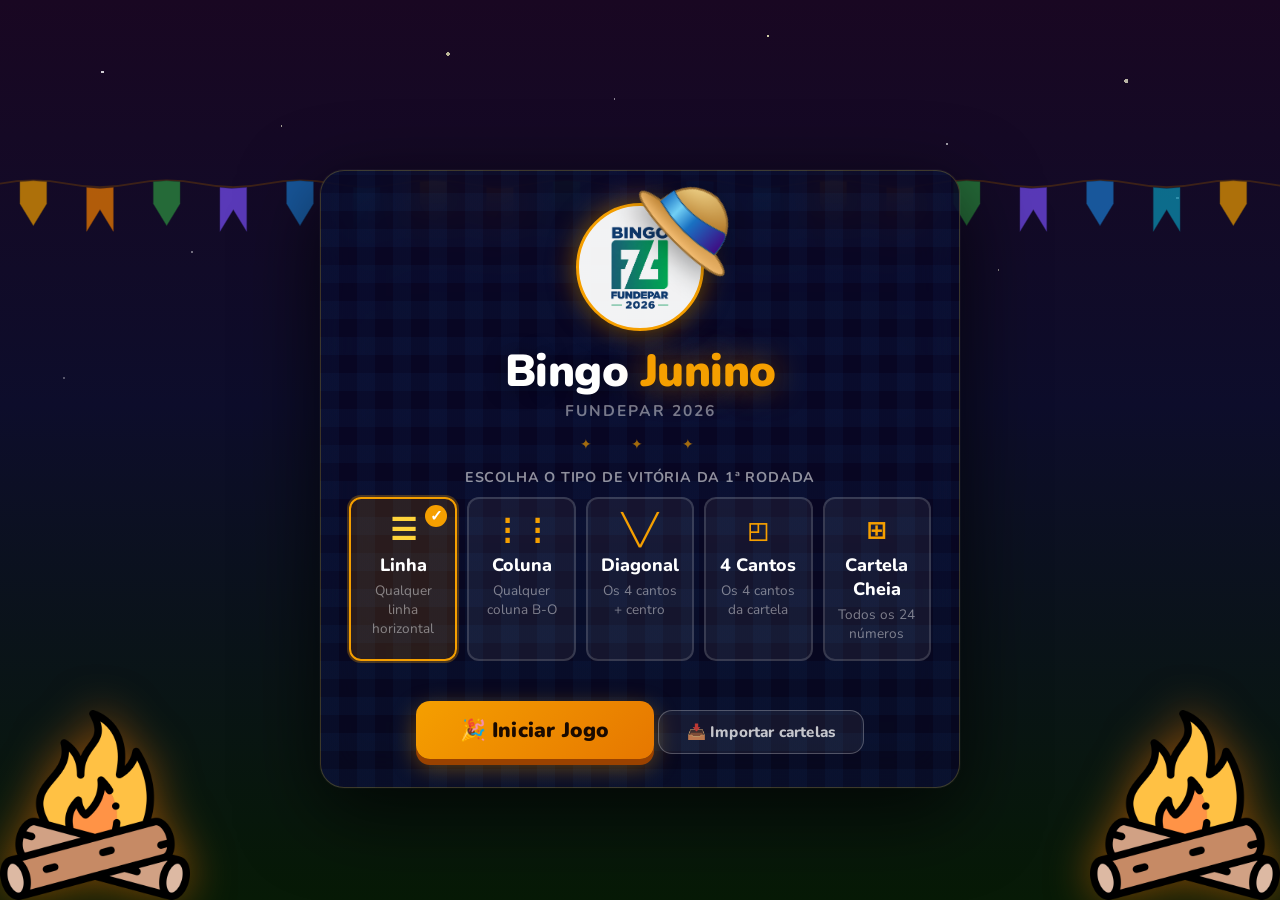
==== index.html @ 726e03c1 "style: adaptações de tamanho e melhorias gerais" ====
<!DOCTYPE html>
<html lang="pt-BR">
<head>
    <meta charset="UTF-8">
    <meta name="viewport" content="width=device-width, initial-scale=1.0">
    <title>Sorteador — Bingo Junino Fundepar</title>
    <link rel="preconnect" href="https://fonts.googleapis.com">
    <link rel="preconnect" href="https://fonts.gstatic.com" crossorigin>
    <link href="https://fonts.googleapis.com/css2?family=Nunito:wght@400;600;700;800;900&display=swap" rel="stylesheet">
    <link rel="stylesheet" href="css/theme.css">
    <link rel="stylesheet" href="css/sorteador.css">
</head>
<body>

    <!-- Tela de entrada -->
    <div id="startScreen" class="start-screen">
        <div class="bandeirinhas-container">
            <div class="bandeirinhas" aria-hidden="true"></div>
        </div>

        <img class="start-fogueira start-fogueira-l" src="assets/3153859.png" aria-hidden="true">
        <img class="start-fogueira start-fogueira-r" src="assets/3153859.png" aria-hidden="true">

        <div class="start-card">
            <div class="start-hat" aria-hidden="true">
                <svg xmlns="http://www.w3.org/2000/svg">
                    <ellipse cx="60" cy="60" rx="58" ry="11" fill="url(#grad3)" stroke="#9A6F32" stroke-width="2"/>
                    <path d="M22,52 Q26,14 60,10 Q94,14 98,52 Z" fill="url(#grad1)" stroke="#9A6F32" stroke-width="2"/>
                    <path d="M22,52 Q60,62 98,52" fill="none" stroke="#9A6F32" stroke-width="2" opacity="0.5"/>
                    <path d="M22,52 Q60,62 98,52 Q96,30 90,30 Q50,45 24,35" fill="url(#grad2)" stroke="#0D4F8A" stroke-width="1"/>
                    <defs>
                        <radialGradient id="grad1" cx="0" cy="0" r="100%" fx="0" fy="0">
                            <stop offset="0%" stop-color="#ffeba3"/>
                            <stop offset="100%" stop-color="#b57b2b"/>
                        </radialGradient>
                        <linearGradient id="grad2" x1="0%" x2="100%" y1="0%" y2="0%">
                            <stop offset="0%" stop-color="#1971C2" />
                            <stop offset="25%" stop-color="#71cff5" />
                            <stop offset="50%" stop-color="#1971C2" />
                            <stop offset="100%" stop-color="#400982" />
                        </linearGradient>
                        <radialGradient id="grad3" cx="60%" cy="5%" r="100%" fx="0" fy="0">
                            <stop offset="0%" stop-color="#b57b2b"/>
                            <stop offset="100%" stop-color="#fac47a"/>
                        </radialGradient>
                    </defs>
                </svg>
            </div>
            <div class="start-logo-ring">
                <img src="assets/logo_fundepar.png" alt="Logo Fundepar">
            </div>
            <h1 class="start-title">Bingo <span>Junino</span></h1>
            <p class="start-org">Fundepar 2026</p>
            <div class="start-sep">✦ &ensp; ✦ &ensp; ✦</div>
            <p class="start-choose">Escolha o tipo de vitória da 1ª rodada</p>
            <div class="win-type-grid">
                <div class="win-type-card selected" data-tipo="linha">
                    <div class="win-type-icon">☰</div>
                    <div class="win-type-name">Linha</div>
                    <div class="win-type-desc">Qualquer linha horizontal</div>
                </div>
                <div class="win-type-card" data-tipo="coluna">
                    <div class="win-type-icon">⋮⋮</div>
                    <div class="win-type-name">Coluna</div>
                    <div class="win-type-desc">Qualquer coluna B-O</div>
                </div>
                <div class="win-type-card" data-tipo="diagonal">
                    <div class="win-type-icon">╲╱</div>
                    <div class="win-type-name">Diagonal</div>
                    <div class="win-type-desc">Os 4 cantos + centro</div>
                </div>
                <div class="win-type-card" data-tipo="cantos">
                    <div class="win-type-icon">◰</div>
                    <div class="win-type-name">4 Cantos</div>
                    <div class="win-type-desc">Os 4 cantos da cartela</div>
                </div>
                <div class="win-type-card" data-tipo="completa">
                    <div class="win-type-icon">⊞</div>
                    <div class="win-type-name">Cartela Cheia</div>
                    <div class="win-type-desc">Todos os 24 números</div>
                </div>
            </div>
            <button id="startGameBtn" class="start-btn">🎉 Iniciar Jogo</button>
            <button id="startImportBtn" class="start-btn-secondary">📥 Importar cartelas</button>
            <input type="file" id="startImportFile" accept=".json" style="display:none;">
        </div>
    </div>

    <header>
        <nav class="site-nav">
            <a href="index.html" class="active">Sorteador</a>
            <a href="cartelas.html">Cartelas</a>
            <button id="settingsBtn" class="btn-icon" aria-label="Configurações" title="Configurações">⚙️</button>
        </nav>
        <div class="nav-stripe"></div>
    </header>

    <div class="bandeirinhas-container">
        <div class="bandeirinhas" aria-hidden="true"></div>
    </div>

    <!-- Bandeirinhas + Cabeçalho da página -->
    <div class="page-hero">
        <div class="page-header">
            <div class="logo-container">
                <img src="assets/logo_fundepar.png" alt="Logo FUNDEPAR">
            </div>
            <div>
                <h1 class="page-title">Bingo Junino</h1>
                <p class="page-subtitle">Fundepar 2026</p>
            </div>
        </div>
    </div>

    <main class="sorteador-main">
        <!-- Palco noturno: navegação + bola + sortear -->
        <div class="hero-stage">
            <img class="stage-fire fire-left" src="assets/3153859.png">
            <img class="stage-fire fire-right" src="assets/3153859.png">

            <div class="view-mode-banner" id="viewModeBanner" style="display:none;"></div>

            <div class="round-nav">
                <button class="btn btn-ghost btn-sm" id="prevRoundBtn" disabled>← Anterior</button>
                <span class="round-label" id="roundLabel">Rodada 1 de 10</span>
                <button class="btn btn-ghost btn-sm" id="nextRoundBtn" disabled>Próxima →</button>
            </div>

            <div style="text-align:center; margin: 4px 0 8px;">
                <button class="btn btn-warning btn-sm" id="returnBtn" style="display:none;">▶ Voltar à Rodada Atual</button>
            </div>

            <div style="text-align:center; margin: 1px 0 12px;">
                <span id="roundTipoBadge" class="round-tipo-badge">🏆 Diagonal</span>
            </div>

            <div class="round-premio-ticket" id="roundPremioTicket" style="display:none;">
                <span class="round-premio-ticket-icon">🎁</span>
                <span class="round-premio-ticket-text" id="roundPremioText"></span>
            </div>

            <div class="current-ball-wrapper">
                <div class="current-ball idle" id="currentBall">
                    <span class="ball-letter" id="ballLetter"></span>
                    <span class="ball-number" id="ballNumber">?</span>
                </div>
                <p class="ball-caption" id="ballCaption">Aguardando sorteio</p>
            </div>

            <div class="draw-section">
                <button class="btn-draw" id="drawBtn">🎲 Sortear</button>
            </div>

            <div class="controls-secondary">
                <button class="btn" id="verifyBtn">🏆 Verificar Vencedor</button>
                <button class="btn" id="undoBtn">↩ Desfazer</button>
            </div>
        </div>

        <!-- Tabuleiro -->
        <div class="bingo-board-wrapper">
            <div class="bingo-board" id="bingoBoard"></div>
        </div>

        <!-- Histórico -->
        <div class="history-panel card-panel">
            <p class="history-title">Pedras sorteadas — em ordem</p>
            <div class="history-list" id="historyList"></div>
        </div>

        <!-- Encerrar rodada -->
        <div class="end-round-section">
            <div class="end-round-actions">
                <button class="btn btn-danger" id="endRoundBtn">Encerrar Rodada 1 e Iniciar a Próxima ▶</button>
                <button class="btn btn-orange" id="tieBreakBtn">Desempate por Pedra Maior</button>
            </div>
            <button class="btn btn-secondary btn-sm" id="restartBtn" style="margin-top:10px;">🗑️ Reiniciar Evento do Zero</button>
        </div>

    </main>

    <!-- Painel flutuante: pódio de vencedores de todas as rodadas -->
    <div class="winners-float" id="winnersFloat">
        <button class="winners-float-header" id="winnersFloatToggle">
            <span>🏆 Pódio de Vencedores</span>
            <span class="winners-float-arrow" id="winnersFloatArrow">▾</span>
        </button>
        <div class="winners-float-body" id="winnersFloatBody">
            <div class="podium-list" id="winnersFloatList"></div>
        </div>
    </div>

    <!-- Modal: configurações -->
    <div class="modal" id="settingsModal">
        <div class="modal-box">
            <h2>⚙️ Configurações</h2>
            <p>Ajustes de exibição do sorteador</p>
            <label class="settings-toggle">
                <input type="checkbox" id="hideSortearToggle">
                <span>Ocultar botão "Sortear" (sorteio com equipamento físico)</span>
            </label>

            <div class="settings-section">
                <label for="premioInput">🎁 Prêmio da rodada <span id="premioRodadaLabel">1</span></label>
                <div class="settings-row">
                    <input type="text" id="premioInput" class="modal-input premio-input" placeholder="Ex: Caixa de paçoca" maxlength="60">
                    <button class="btn btn-primary btn-sm" id="premioSave">Salvar</button>
                </div>
            </div>

            <div class="settings-section">
                <label>💾 Backup dos dados</label>
                <p class="settings-hint">Exporte para levar os dados do evento para outro computador, ou importe um arquivo de backup.</p>
                <div class="settings-row">
                    <button class="btn btn-secondary btn-sm" id="exportBackupBtn">📤 Exportar dados</button>
                    <button class="btn btn-secondary btn-sm" id="importBackupBtn">📥 Importar dados</button>
                    <input type="file" id="importBackupFile" accept=".json" style="display:none;">
                </div>
                <p class="import-backup-error" id="importBackupError" style="display:none;"></p>
            </div>

            <div class="modal-actions">
                <button class="btn btn-primary" id="settingsClose">Fechar</button>
            </div>
        </div>
    </div>

    <!-- Modal: confirmação -->
    <div class="modal" id="confirmModal">
        <div class="modal-box">
            <h2 id="confirmTitle">Confirmar?</h2>
            <p id="confirmMessage"></p>
            <div class="modal-actions">
                <button class="btn btn-primary" id="confirmOk">Confirmar</button>
                <button class="btn btn-secondary" id="confirmCancel">Cancelar</button>
            </div>
        </div>
    </div>

    <!-- Modal: verificar vencedor -->
    <div class="modal" id="verifyModal">
        <div class="modal-box">
            <h2>🏆 Verificar Vencedor</h2>
            <p>Digite o número da cartela (1 a 500)</p>
            <input type="number" id="verifySerial" class="modal-input" min="1" max="500" placeholder="Ex: 42">
            <div class="modal-actions">
                <button class="btn btn-primary" id="verifyOk">Verificar</button>
                <button class="btn btn-secondary" id="verifyCancel">Cancelar</button>
            </div>
        </div>
    </div>

    <!-- Modal: resultado -->
    <div class="modal" id="resultModal">
        <div class="modal-box result-modal-box">
            <div class="result-icon" id="resultIcon"></div>
            <h2 id="resultTitle"></h2>
            <p id="resultMessage"></p>
            <div class="result-card-thumb" id="resultCardThumb" style="display:none;"></div>
            <div class="winner-name-box" id="winnerNameBox" style="display:none;">
                <input type="text" id="winnerNameInput" class="modal-input winner-name-input" placeholder="Nome do vencedor" maxlength="40">
                <button class="btn btn-primary btn-sm" id="winnerNameSave">Salvar</button>
            </div>
            <div class="winners-rank" id="winnersRank" style="display:none;">
                <div class="winners-rank-title">🏅 Vencedores da rodada</div>
                <div class="winners-rank-list" id="winnersRankList"></div>
            </div>
            <div class="modal-actions">
                <button class="btn btn-primary" id="resultClose">Fechar</button>
            </div>
        </div>
    </div>

    <!-- Modal: desempate por pedra maior -->
    <div class="modal" id="tieBreakModal">
        <div class="modal-box tie-break-modal-box">
            <div class="tie-break-header">
                <div class="tie-break-icon">🔥</div>
                <h2>Desempate por Pedra Maior</h2>
                <p>Sorteie uma pedra para cada finalista. A maior pedra vence o desempate.</p>
            </div>

            <div class="tie-break-content">
                <div class="tie-break-stage">
                    <div class="tie-break-callout">Clique no botão abaixo para iniciar o desempate</div>
                    <div class="current-ball idle" id="tieBreakBall">
                        <span class="ball-letter" id="tieBreakBallLetter"></span>
                        <span class="ball-number" id="tieBreakBallNumber">?</span>
                    </div>
                    <p class="ball-caption" id="tieBreakCaption">Aguardando desempate</p>
                    <div class="draw-section tie-break-draw-section">
                        <button class="btn-draw tie-break-draw-btn" id="tieBreakDrawBtn">CLIQUE AQUI PARA SORTEAR</button>
                    </div>
                    <div class="tie-break-summary" id="tieBreakSummary">Nenhuma pedra sorteada ainda.</div>
                </div>

                <div class="tie-break-camera">
                    <div class="tie-break-camera-toolbar">
                        <span class="tie-break-camera-title">Webcam</span>
                        <button class="tie-break-camera-toggle is-on" id="tieBreakCameraToggleBtn" type="button" aria-pressed="true">
                            <span class="tie-break-toggle-track" aria-hidden="true">
                                <span class="tie-break-toggle-thumb"></span>
                            </span>
                            <span class="tie-break-toggle-label">Ligada</span>
                        </button>
                    </div>
                    <div class="tie-break-camera-frame">
                        <video id="tieBreakWebcam" autoplay muted playsinline></video>
                        <div class="tie-break-camera-placeholder" id="tieBreakCameraPlaceholder">
                            Espelho da webcam
                        </div>
                    </div>
                    <p class="tie-break-camera-status" id="tieBreakCameraStatus">A webcam será ativada ao abrir o desempate.</p>
                </div>
            </div>

            <div class="history-panel tie-break-history">
                <p class="history-title">Pedras do desempate — maior vence</p>
                <div class="history-list" id="tieBreakHistory"></div>
            </div>

            <div class="modal-actions">
                <button class="btn btn-secondary" id="tieBreakResetBtn">Limpar Desempate</button>
                <button class="btn btn-primary" id="tieBreakCloseBtn">Fechar</button>
            </div>
        </div>
    </div>

    <!-- Modal: criar nova rodada -->
    <div class="modal" id="createRoundModal">
        <div class="modal-box create-round-modal-box">
            <div class="create-round-header">
                <div class="create-round-icon">🎪</div>
                <h2>Criar Rodada <span id="createRoundNumber">2</span></h2>
                <p>Escolha como os jogadores vão ganhar nesta rodada</p>
            </div>

            <div class="win-type-grid">
                <div class="win-type-card" data-tipo="linha">
                    <div class="win-type-icon">☰</div>
                    <div class="win-type-name">Linha</div>
                    <div class="win-type-desc">Qualquer linha horizontal completa</div>
                </div>
                <div class="win-type-card" data-tipo="coluna">
                    <div class="win-type-icon">⋮⋮</div>
                    <div class="win-type-name">Coluna</div>
                    <div class="win-type-desc">Qualquer coluna B, I, N, G ou O completa</div>
                </div>
                <div class="win-type-card" data-tipo="diagonal">
                    <div class="win-type-icon">╲╱</div>
                    <div class="win-type-name">Diagonal</div>
                    <div class="win-type-desc">Os 4 cantos + centro formam uma diagonal</div>
                </div>
                <div class="win-type-card" data-tipo="cantos">
                    <div class="win-type-icon">◰</div>
                    <div class="win-type-name">4 Cantos</div>
                    <div class="win-type-desc">Os 4 cantos da cartela sorteados</div>
                </div>
                <div class="win-type-card" data-tipo="completa">
                    <div class="win-type-icon">⊞</div>
                    <div class="win-type-name">Cartela Cheia</div>
                    <div class="win-type-desc">Todos os 24 números da cartela sorteados</div>
                </div>
            </div>

            <div class="modal-actions">
                <button class="btn btn-primary" id="createRoundConfirm">🚀 Iniciar Rodada</button>
                <button class="btn btn-secondary" id="createRoundCancel">Cancelar</button>
            </div>
        </div>
    </div>

    <script src="js/bingo-core.js"></script>
    <script src="js/backup.js"></script>
    <script src="js/sorteador.js"></script>
</body>
</html>
---- css/theme.css ----
@import url('https://fonts.googleapis.com/css2?family=Nunito:wght@400;500;600;700;800;900&display=swap');

:root {
    --cor-B: #0a8cad;
    --cor-I: #e67700;
    --cor-N: #2B8A3E;
    --cor-G: #aa64ff;
    --cor-O: #1971C2;

    --primario:     #543fDB;
    --primario-dark:#264580;
    --secundario:      #0e4734;
    --secundario-claro:#2ec9b4;
    --verde:        #2bc50c;
    --verde-claro:  #b3f8bc;

    --bg:           #FFFBF5;
    --bg-card:      #FFFFFF;
    --texto:        #1A1A1A;
    --texto-suave:  #6B7280;
    --borda:        #E5E7EB;
    --borda-suave:  #F3F4F6;
}

*, *::before, *::after { box-sizing: border-box; margin: 0; padding: 0; }

body {
    font-family: 'Nunito', sans-serif;
    background:
        repeating-linear-gradient(0deg,  rgba(25,113,194,0.04) 0 22px, transparent 22px 44px),
        repeating-linear-gradient(90deg, rgba(25,113,194,0.04) 0 22px, transparent 22px 44px),
        var(--bg);
    color: var(--texto);
    min-height: 100vh;
    -webkit-font-smoothing: antialiased;
}

@media print {
    body { background: #fff; }
}

/* ── Nav ──────────────────────────────────────── */

.site-nav {
    background: var(--primario-dark);
    display: flex;
    justify-content: center;
    align-items: center;
    gap: 4px;
    height: 54px;
    padding: 0 24px;
}

.site-nav a {
    color: rgba(255,255,255,0.65);
    text-decoration: none;
    font-size: 1.06rem;
    font-weight: 700;
    padding: 6px 18px;
    border-radius: 6px;
    transition: all 0.15s;
    letter-spacing: 0.3px;
}

.site-nav a:hover  { color: #fff; background: rgba(255,255,255,0.12); }
.site-nav a.active { color: #fff; background: rgba(255,255,255,0.18); }

/* Faixinha tricolor abaixo do nav */
.nav-stripe {
    height: 5px;
    background: linear-gradient(90deg,
        var(--cor-B) 0% 33.3%,
        var(--secundario) 33.3% 66.6%,
        var(--cor-N) 66.6% 100%
    );
}

/* ── Bandeirinhas + hero ──────────────────────── */

.page-hero {
    overflow: hidden;
    z-index: 2;
}

.bandeirinhas-container {
    display: flex;
    align-items: top;
    justify-content: center;
    z-index: 0;
    padding-top: 2px;
}

.bandeirinhas {
    display: block;
    width: 100%;
    height: 92px;
    margin-bottom: -4px;
    background-image: url("data:image/svg+xml,%3Csvg xmlns='http://www.w3.org/2000/svg' viewBox='0 0 420 62'%3E%3Cpath d='M0,16 Q35,9 70,16 Q105,23 140,16 Q175,9 210,16 Q245,23 280,16 Q315,9 350,16 Q385,23 420,16' stroke='%234A2912' stroke-width='1.8' fill='none'/%3E%3Cpolygon points='21,14 35,13 49,14 49,37 35,60 21,37' fill='%23E09200' stroke='%239A6400' stroke-width='0.5'/%3E%3Cpolygon points='91,20 105,21 119,20 119,66 105,43 91,66' fill='%23E67700' stroke='%23A04D00' stroke-width='0.5'/%3E%3Cpolygon points='161,14 175,13 189,14 189,37 175,60 161,37' fill='%232B8A3E' stroke='%231A5C29' stroke-width='0.5'/%3E%3Cpolygon points='231,20 243,21 259,20 259,66 245,43 231,66' fill='%237048E8' stroke='%234C32A8' stroke-width='0.5'/%3E%3Cpolygon points='301,14 315,13 329,14 329,37 315,60 301,37' fill='%231971C2' stroke='%230D4F8A' stroke-width='0.5'/%3E%3Cpolygon points='371,20 385,21 399,20 399,66 385,43 371,66' fill='%230a8cad' stroke='%2306647d' stroke-width='0.5'/%3E%3C/svg%3E");
    background-repeat: repeat-x;
    background-position: bottom left;
    background-size: 400px 128px;
    position: absolute;
    z-index: 0;
    opacity: 75%;
}

/* ── Page header ──────────────────────────────── */

.page-header {
    display: flex;
    align-items: center;
    justify-content: center;
    gap: 14px;
    padding: 16px 24px 20px;
    z-index: 2;
}

.logo-container {
    width: 128px;
    height: 128px;
    display: flex;
    align-items: center;
    justify-content: center;
    flex-shrink: 0;
    z-index: 2;
}

.logo-container img {
    max-width: 100%;
    max-height: 100%;
    object-fit: contain;
}

.page-title {
    font-size: 3.2rem;
    font-weight: 900;
    color: var(--primario-dark);
    letter-spacing: -0.3px;
    line-height: 1.1;
    z-index: 4;
}

.page-subtitle {
    font-size: 1.6rem;
    font-weight: 600;
    color: var(--texto-suave);
    letter-spacing: 0.5px;
    z-index: 2;
}

@media (max-width: 560px) {
    .bandeirinhas { height: 60px; background-size: 204px 60px; }
    .page-header { padding: 10px 16px 14px; gap: 10px; }
    .logo-container { width: 130px; height: 130px; }
    .page-title { font-size: 2.4rem; }
    .page-subtitle { font-size: 1.25rem; }
}

/* ── Buttons ──────────────────────────────────── */

.btn {
    display: inline-flex;
    align-items: center;
    justify-content: center;
    gap: 6px;
    font-family: 'Nunito', sans-serif;
    font-weight: 800;
    font-size: 1.06rem;
    border: none;
    padding: 10px 20px;
    border-radius: 10px;
    cursor: pointer;
    transition: transform 0.12s, box-shadow 0.12s, filter 0.12s;
    white-space: nowrap;
    line-height: 1;
}

.btn:hover   { transform: translateY(-2px); box-shadow: 0 6px 20px rgba(0,0,0,0.18); filter: brightness(1.06); }
.btn:active  { transform: translateY(0);    box-shadow: none; filter: brightness(0.94); }
.btn:disabled { opacity: 0.35; cursor: not-allowed; transform: none !important; box-shadow: none !important; filter: none !important; }

.btn-primary   { background: var(--verde);         color: #fff; }
.btn-danger    { background: var(--primario);       color: #fff; }
.btn-warning   { background: var(--secundario);        color: var(--primario-dark); }
.btn-secondary { background: var(--borda-suave);   color: var(--texto); border: 1px solid var(--borda); }
.btn-orange    { background: #E67700;               color: #fff; }
.btn-ghost     { background: rgba(255,255,255,0.12); color: #fff; border: 1px solid rgba(255,255,255,0.25);}
.btn-ghost:hover { background: rgba(255,255,255,0.22); box-shadow: none; filter: none; }
.btn-ghost:disabled { opacity: 0.3; }
.btn-sm        { font-size: 0.94rem; padding: 11px 9px; border-radius: 8px;}
#verifyBtn {
    background: linear-gradient(135deg, #F59F00 0%, #E67700 100%);
    color: #1a0a00;
    border: none;
    font-size: 1.12rem;
    font-weight: 900;
    padding: 13px 26px;
    border-radius: 100px;
    box-shadow: 0 4px 0 #9A4200, 0 6px 16px rgba(245,159,0,0.35);
}
#verifyBtn:hover  { transform: translateY(-2px); box-shadow: 0 6px 0 #9A4200, 0 8px 20px rgba(245,159,0,0.45); }
#verifyBtn:active { transform: translateY(2px);  box-shadow: 0 2px 0 #9A4200; }

#undoBtn {
    background: rgba(255,255,255,0.1);
    color: rgba(255,255,255,0.85);
    border: 1px solid rgba(255,255,255,0.25);
    font-size: 1rem;
    font-weight: 700;
    padding: 13px 22px;
    border-radius: 100px;
}
#undoBtn:hover { background: rgba(255,255,255,0.2); color: #fff; }

/* ── Card panel ───────────────────────────────── */

.card-panel {
    background: var(--bg-card);
    border-radius: 14px;
    padding: 20px;
    border: 1px solid var(--borda);
    box-shadow: 0 1px 4px rgba(0,0,0,0.06), 0 4px 16px rgba(0,0,0,0.04);
}

/* ── Modal ────────────────────────────────────── */

.modal {
    display: none;
    position: fixed;
    inset: 0;
    background: rgba(0,0,0,0.5);
    z-index: 950;
    justify-content: center;
    align-items: center;
    padding: 16px;
    backdrop-filter: blur(4px);
}

.modal.open { display: flex; }

.modal-box {
    background: var(--bg-card);
    border-radius: 18px;
    padding: 32px 28px;
    max-width: 420px;
    width: 100%;
    text-align: center;
    box-shadow: 0 24px 64px rgba(0,0,0,0.2);
}

.modal-box h2 { font-size: 1.48rem; font-weight: 800; color: var(--texto); margin-bottom: 10px; }
.modal-box p  { color: var(--texto-suave); font-size: 1.03rem; line-height: 1.65; margin-bottom: 4px; }
.modal-box strong { color: var(--texto); }

.modal-actions {
    display: flex;
    gap: 10px;
    justify-content: center;
    margin-top: 20px;
    flex-wrap: wrap;
}

.modal-input {
    width: 100%;
    padding: 12px;
    font-size: 1.89rem;
    font-weight: 800;
    border: 2px solid var(--borda);
    border-radius: 10px;
    text-align: center;
    margin-top: 14px;
    font-family: 'Nunito', sans-serif;
    color: var(--texto);
    letter-spacing: 4px;
    transition: border-color 0.15s;
}

.modal-input:focus { outline: none; border-color: var(--verde); }

.result-icon { font-size: 3.5rem; margin-bottom: 10px; line-height: 1; }
---- css/sorteador.css ----
/* ── Layout ───────────────────────────────────── */

.sorteador-main {
    max-width: 860px;
    margin: 0 auto;
    padding: 0 16px 64px;
    z-index: 2;
}

/* ═══════════════════════════════════════════════
   PALCO NOTURNO — área escura do sorteio
════════════════════════════════════════════════ */

.hero-stage {
    background:
        radial-gradient(ellipse at 50% 0%, #2a1550 0%, transparent 70%),
        linear-gradient(180deg, #1a0535 0%, #0d0d2b 60%, #1a1a0a 100%);
    border-radius: 20px;
    padding: 24px 20px 28px;
    margin: 16px 0;
    position: relative;
    overflow: hidden;
    box-shadow: 0px 25px 40px rgba(0,0,0,0.4);
}

/* Estrelas estáticas no fundo */
.hero-stage::before {
    content: '✦ ✧ ★ ✦ ✧ ★ ✦ ✧ ★ ✦ ✧ ★ ✦ ✧ ★ ✦ ✧';
    position: absolute;
    top: 12px;
    left: 0; right: 0;
    text-align: center;
    color: rgba(255,255,255,0.18);
    font-size: 9px;
    letter-spacing: 16px;
    pointer-events: none;
}

/* Fogueiras animadas */
.stage-fire {
    position: absolute;
    bottom: 10px;
    max-height: 4.5rem;
    animation: fogueira 1.2s ease-in-out infinite alternate;
    pointer-events: none;
    user-select: none;
    filter: drop-shadow(0 0 10px rgba(255,120,0,0.6));
}

.fire-left  { left: 16px;  animation-delay: 0s; }
.fire-right { right: 16px; animation-delay: 0.6s; }

@keyframes fogueira {
    from { transform: scale(1)    rotate(-4deg) translateY(0); }
    to   { transform: scale(1.1)  rotate(4deg)  translateY(-4px); }
}

/* ── Navegação dentro do palco ────────────────── */

.round-nav {
    display: flex;
    align-items: center;
    justify-content: space-between;
    gap: 12px;
    margin-bottom: 8px;
}

.round-label {
    display: inline-block;
    background: rgba(255,255,255,0.12);
    color: #fff;
    font-size: 1.18rem;
    font-weight: 900;
    padding: 9px 28px;
    border-radius: 100px;
    letter-spacing: 0.5px;
    border: 1px solid rgba(255,255,255,0.2);
    flex: 1;
    text-align: center;
}

/* Banner somente leitura */
.view-mode-banner {
    background: rgba(245,159,0,0.2);
    color: #FFE066;
    text-align: center;
    padding: 8px 16px;
    border-radius: 8px;
    margin-bottom: 10px;
    font-size: 0.97rem;
    font-weight: 700;
    border: 1px solid rgba(245,159,0,0.4);
}

.round-tipo-badge {
    display: inline-block;
    background: rgba(255,255,255,0.12);
    color: #FFE066;
    font-size: 1.48rem;
    font-weight: 900;
    padding: 11px 20px;
    border-radius: 100px;
    border: 1px solid rgba(255,255,255,0.2);
    letter-spacing: 0.5px;
}

/* Ticket de prêmio da rodada — visualmente separado do tipo de vitória */
.round-premio-ticket {
    display: flex;
    align-items: center;
    justify-content: center;
    gap: 10px;
    max-width: 360px;
    margin: 0 auto 18px;
    background: repeating-linear-gradient(135deg, #2E7D32 0px, #2E7D32 10px, #388E3C 10px, #388E3C 20px);
    border: 2px dashed #FFD43B;
    border-radius: 14px;
    padding: 10px 18px;
    box-shadow: 0 4px 14px rgba(0,0,0,0.35);
    transform: rotate(-1deg);
}

.round-premio-ticket-icon {
    font-size: 1.65rem;
    flex-shrink: 0;
}

.round-premio-ticket-text {
    color: #fff;
    font-weight: 900;
    font-size: 1.24rem;
    letter-spacing: 0.3px;
    text-shadow: 0 1px 3px rgba(0,0,0,0.5);
}

/* ── Bola atual ───────────────────────────────── */

.current-ball-wrapper {
    display: flex;
    flex-direction: column;
    align-items: center;
    gap: 8px;
    margin: 20px 0 16px;
}

.current-ball {
    width: 168px;
    height: 168px;
    border-radius: 50%;
    background: rgba(255,255,255,0.08);
    display: flex;
    flex-direction: column;
    align-items: center;
    justify-content: center;
    box-shadow:
        0 0 0 4px rgba(255,255,255,0.08),
        0 12px 40px rgba(0,0,0,0.5);
    transition: background 0.3s, box-shadow 0.3s;
    position: relative;
}

.current-ball[data-letter="B"] { background: var(--cor-B); box-shadow: 0 0 0 4px rgba(16,152,173,0.3),  0 12px 40px rgba(16,152,173,0.4); }
.current-ball[data-letter="I"] { background: var(--cor-I); box-shadow: 0 0 0 4px rgba(230,119,0,0.3),  0 12px 40px rgba(230,119,0,0.4); }
.current-ball[data-letter="N"] { background: var(--cor-N); box-shadow: 0 0 0 4px rgba(43,138,62,0.3),  0 12px 40px rgba(43,138,62,0.4); }
.current-ball[data-letter="G"] { background: var(--cor-G); box-shadow: 0 0 0 4px rgba(112,72,232,0.3), 0 12px 40px rgba(112,72,232,0.4); }
.current-ball[data-letter="O"] { background: var(--cor-O); box-shadow: 0 0 0 4px rgba(25,113,194,0.3), 0 12px 40px rgba(25,113,194,0.4); }

.ball-letter {
    font-size: 1.77rem;
    font-weight: 900;
    color: rgba(255,255,255,0.7);
    line-height: 1;
    letter-spacing: 2px;
}

.ball-number {
    font-size: 4rem;
    font-weight: 900;
    color: #fff;
    line-height: 1;
    text-shadow: 0 2px 12px rgba(0,0,0,0.3);
}

.current-ball.idle .ball-letter { color: rgba(255,255,255,0.2); }
.current-ball.idle .ball-number { color: rgba(255,255,255,0.15); font-size: 3rem; }

.ball-caption {
    font-size: 0.92rem;
    color: rgba(255,255,255,0.45);
    font-weight: 600;
}

@keyframes pulse-ball {
    0%   { transform: scale(1); }
    35%  { transform: scale(1.13); }
    100% { transform: scale(1); }
}

.current-ball.animate { animation: pulse-ball 0.5s ease-out; }

/* Animação de "planeta girando" na hora do sorteio */
.current-ball::before {
    content: '';
    position: absolute;
    inset: 0;
    border-radius: 50%;
    background: radial-gradient(circle at 30% 28%, rgba(255,255,255,0.45), transparent 60%);
    opacity: 0;
    pointer-events: none;
}

@keyframes planet-spin {
    from { transform: rotate(0deg); }
    to   { transform: rotate(360deg); }
}

.current-ball.spinning::before {
    opacity: 1;
    animation: planet-spin 1s linear infinite;
}

/* ── Botão de configurações (engrenagem) ───────── */

.btn-icon {
    background: rgba(255,255,255,0.1);
    color: #fff;
    border: 1px solid rgba(255,255,255,0.25);
    border-radius: 50%;
    width: 32px;
    height: 32px;
    font-size: 1.18rem;
    line-height: 1;
    cursor: pointer;
    margin-left: 6px;
    display: inline-flex;
    align-items: center;
    justify-content: center;
    transition: background 0.15s, transform 0.15s;
}
.btn-icon:hover { background: rgba(255,255,255,0.22); transform: rotate(25deg); }

.settings-toggle {
    display: flex;
    align-items: flex-start;
    gap: 10px;
    text-align: left;
    margin: 18px 0 4px;
    padding: 12px 14px;
    border: 1px solid var(--borda);
    border-radius: 10px;
    background: var(--borda-suave);
    cursor: pointer;
    font-size: 1rem;
    color: var(--texto);
    font-weight: 600;
}
.settings-toggle input { margin-top: 2px; width: 18px; height: 18px; accent-color: var(--primario); cursor: pointer; }

.settings-section {
    text-align: left;
    margin: 18px 0 4px;
    padding: 12px 14px;
    border: 1px solid var(--borda);
    border-radius: 10px;
    background: var(--borda-suave);
}
.settings-section > label {
    display: block;
    font-size: 1rem;
    font-weight: 800;
    color: var(--texto);
    margin-bottom: 8px;
}
.settings-hint {
    font-size: 0.89rem;
    color: var(--texto-suave);
    margin: 0 0 10px;
}
.settings-row {
    display: flex;
    gap: 8px;
    flex-wrap: wrap;
}
.import-backup-error {
    margin-top: 8px;
    font-size: 0.92rem;
    font-weight: 700;
    color: #D6336C;
}

.premio-input {
    flex: 1;
    width: auto;
    margin-top: 0;
    padding: 10px 12px;
    font-size: 1.12rem;
    letter-spacing: 0;
    text-align: left;
    border-radius: 8px;
}

/* Modo "sorteio físico": esconde só o botão de sortear, mantém o resto do palco */
body.hide-sortear .draw-section { display: none; }

/* ── Botão sortear ────────────────────────────── */

.draw-section {
    display: flex;
    justify-content: center;
    margin: 12px 0 8px;
}

.btn-draw {
    font-size: 1.42rem;
    font-weight: 900;
    padding: 17px 52px;
    border-radius: 14px;
    background: var(--primario);
    color: #fff;
    letter-spacing: 0.5px;
    box-shadow: 0 6px 0 var(--primario-dark), 0 8px 24px rgba(180,83,9,0.45);
    border: none;
    cursor: pointer;
    font-family: 'Nunito', sans-serif;
    transition: transform 0.12s, box-shadow 0.12s;
    display: inline-flex;
    align-items: center;
    gap: 10px;
}

.btn-draw:hover  { transform: translateY(-3px); box-shadow: 0 9px 0 var(--primario-dark), 0 12px 28px rgba(180,83,9,0.5); }
.btn-draw:active { transform: translateY(3px);  box-shadow: 0 3px 0 var(--primario-dark), 0 4px 12px rgba(180,83,9,0.3); }
.btn-draw:disabled { opacity: 0.35; cursor: not-allowed; transform: none; box-shadow: 0 6px 0 var(--primario-dark); }

/* Controles secundários no palco */
.controls-secondary {
    display: flex;
    justify-content: center;
    align-items: center;
    gap: 10px;
    flex-wrap: wrap;
    margin-bottom: 4px;
}

/* ═══════════════════════════════════════════════
   ÁREA CLARA — tabuleiro e histórico
════════════════════════════════════════════════ */

.bingo-board-wrapper {
    background: var(--bg-card);
    border-radius: 14px;
    padding: 16px 20px;
    border: 1px solid var(--borda);
    box-shadow: 0 1px 4px rgba(0,0,0,0.06);
    margin: 16px 0;
    overflow-x: auto;
}

.bingo-board {
    display: grid;
    grid-template-columns: 30px repeat(15, 1fr);
    gap: 4px;
    min-width: 460px;
}

.board-letter {
    display: flex;
    align-items: center;
    justify-content: center;
    font-size: 1.65rem;
    font-weight: 900;
}

.board-letter[data-letter="B"] { color: var(--cor-B); }
.board-letter[data-letter="I"] { color: var(--cor-I); }
.board-letter[data-letter="N"] { color: var(--cor-N); }
.board-letter[data-letter="G"] { color: var(--cor-G); }
.board-letter[data-letter="O"] { color: var(--cor-O); }

.board-ball {
    width: 100%;
    aspect-ratio: 1;
    border-radius: 50%;
    background: var(--borda-suave);
    color: var(--texto-suave);
    display: flex;
    align-items: center;
    justify-content: center;
    font-size: 2.2rem;
    font-weight: 810;
    cursor: pointer;
    transition: all 0.14s;
    border: 1.5px solid transparent;
    user-select: none;
}

.board-ball:hover { transform: scale(1.18); border-color: var(--borda); z-index: 1; position: relative; }

.board-ball.drawn[data-letter="B"] { background: var(--cor-B); color: #fff; transform: scale(0.9); border-color: transparent; }
.board-ball.drawn[data-letter="I"] { background: var(--cor-I); color: #fff; transform: scale(0.9); border-color: transparent; }
.board-ball.drawn[data-letter="N"] { background: var(--cor-N); color: #fff; transform: scale(0.9); border-color: transparent; }
.board-ball.drawn[data-letter="G"] { background: var(--cor-G); color: #fff; transform: scale(0.9); border-color: transparent; }
.board-ball.drawn[data-letter="O"] { background: var(--cor-O); color: #fff; transform: scale(0.9); border-color: transparent; }

/* ── Histórico ────────────────────────────────── */

.history-panel { margin: 12px 0; }

.history-title {
    font-size: 0.85rem;
    font-weight: 700;
    color: var(--texto-suave);
    text-transform: uppercase;
    letter-spacing: 0.8px;
    margin-bottom: 10px;
}

.history-list {
    display: flex;
    flex-wrap: wrap;
    gap: 4px;
    min-height: 24px;
}

.history-chip {
    padding: 3px 10px;
    border-radius: 100px;
    font-size: 0.85rem;
    font-weight: 700;
    letter-spacing: 0.5px;
    color: #fff;
}

.history-chip[data-letter="B"] { background: var(--cor-B); }
.history-chip[data-letter="I"] { background: var(--cor-I); }
.history-chip[data-letter="N"] { background: var(--cor-N); }
.history-chip[data-letter="G"] { background: var(--cor-G); }
.history-chip[data-letter="O"] { background: var(--cor-O); }

.history-empty { color: var(--texto-suave); font-size: 0.97rem; align-self: center; }

/* ── Encerrar / Reiniciar ─────────────────────── */

.end-round-section {
    display: flex;
    flex-direction: column;
    align-items: center;
    gap: 8px;
    margin-top: 24px;
    padding-top: 20px;
    border-top: 1px dashed var(--borda);
}

.end-round-actions {
    display: flex;
    justify-content: center;
    align-items: center;
    gap: 10px;
    flex-wrap: wrap;
}

#endRoundBtn { font-size: 1.3rem; padding: 14px 28px; }
#tieBreakBtn { font-size: 1.06rem; padding: 14px 24px; border-radius: 12px; }
#restartBtn  { font-size: 1.05rem; }

/* ── Modal resultado: miniatura da cartela vencedora ── */

.result-modal-box {
    max-width: 400px !important;
}

.result-card-thumb {
    margin: 14px 0 4px;
    max-width: 260px;
    margin-left: auto;
    margin-right: auto;
}

.result-card-letters {
    display: grid;
    grid-template-columns: repeat(5, 1fr);
    margin-bottom: 2px;
}

.result-card-letter {
    text-align: center;
    font-size: 1.06rem;
    font-weight: 900;
    padding: 4px 0;
    color: #fff;
    border-radius: 6px 6px 0 0;
}

.result-card-letter[data-letter="B"] { background: var(--cor-B); }
.result-card-letter[data-letter="I"] { background: var(--cor-I); }
.result-card-letter[data-letter="N"] { background: var(--cor-N); }
.result-card-letter[data-letter="G"] { background: var(--cor-G); }
.result-card-letter[data-letter="O"] { background: var(--cor-O); }

.result-card-grid {
    display: grid;
    grid-template-columns: repeat(5, 1fr);
    grid-template-rows: repeat(5, 1fr);
    border: 2px solid var(--borda);
    border-radius: 0 0 8px 8px;
    overflow: hidden;
}

.result-card-cell {
    display: flex;
    align-items: center;
    justify-content: center;
    font-size: 1.12rem;
    font-weight: 900;
    min-height: 40px;
    border-right: 1px solid var(--borda-suave);
    border-bottom: 1px solid var(--borda-suave);
    color: var(--texto-suave);
    background: var(--bg);
}

.result-card-cell.is-drawn {
    background: var(--verde);
    color: #fff;
}

.result-card-cell.is-win-pattern {
    background: #FFD43B;
    color: #5C3D00;
    box-shadow: inset 0 0 0 3px #F08C00, 0 0 10px rgba(240, 140, 0, 0.7);
    position: relative;
    z-index: 1;
    animation: win-pattern-pulse 1.1s ease-in-out infinite;
}

@keyframes win-pattern-pulse {
    0%, 100% { transform: scale(1); }
    50% { transform: scale(1.08); }
}

.result-card-cell:nth-child(5n) { border-right: none; }
.result-card-cell:nth-child(n+21) { border-bottom: none; }

.result-card-free { padding: 2px; }
.result-card-free-logo { width: 100%; height: 100%; object-fit: contain; display: block; }

/* ── Modal desempate por pedra maior ── */

.tie-break-modal-box {
    max-width: 920px !important;
    padding: 0 !important;
    overflow: hidden;
    text-align: center;
}

.tie-break-header {
    background:
        radial-gradient(ellipse at 50% 0%, #2a1550 0%, transparent 70%),
        linear-gradient(180deg, #1a0535 0%, #0d0d2b 100%);
    color: #fff;
    padding: 24px 24px 18px;
    position: relative;
}

.tie-break-header::before {
    content: '✦ ✧ ★ ✦ ✧ ★ ✦ ✧ ★';
    position: absolute;
    top: 10px;
    left: 0;
    right: 0;
    color: rgba(255,255,255,0.18);
    font-size: 9px;
    letter-spacing: 14px;
    pointer-events: none;
}

.tie-break-icon {
    font-size: 2.4rem;
    line-height: 1;
    margin-bottom: 6px;
}

.tie-break-header h2 {
    color: #fff;
    font-size: 1.65rem;
    font-weight: 900;
}

.tie-break-header p {
    color: rgba(255,255,255,0.72);
    max-width: 520px;
    margin: 0 auto;
}

.tie-break-content {
    display: grid;
    grid-template-columns: minmax(280px, 0.92fr) minmax(300px, 1.08fr);
    gap: 18px;
    padding: 22px 24px 0;
    align-items: stretch;
}

.tie-break-stage,
.tie-break-camera {
    border: 1px solid var(--borda);
    border-radius: 14px;
    background: var(--bg);
    padding: 18px;
}

.tie-break-stage {
    display: flex;
    flex-direction: column;
    align-items: center;
    justify-content: center;
    min-height: 360px;
}

.tie-break-callout {
    color: var(--primario-dark);
    font-size: 1.28rem;
    font-weight: 900;
    line-height: 1.25;
    text-transform: uppercase;
    letter-spacing: 0.5px;
    margin-bottom: 14px;
    padding: 10px 16px;
    border-radius: 100px;
    background: linear-gradient(135deg, #FFF3BF 0%, #FFD43B 100%);
    box-shadow: 0 4px 0 #F08C00, 0 8px 22px rgba(240,140,0,0.26);
}

.tie-break-stage .current-ball {
    width: 180px;
    height: 180px;
}

.current-ball.tie-break-countdown {
    background: linear-gradient(135deg, #F59F00 0%, #E67700 100%);
    box-shadow: 0 0 0 6px rgba(255,212,59,0.42), 0 12px 44px rgba(230,119,0,0.48);
    animation: tie-break-countdown-pop 0.82s ease-in-out infinite;
}

.current-ball.tie-break-countdown .ball-number {
    color: #fff;
    font-size: 5.5rem;
    text-shadow: 0 4px 16px rgba(0,0,0,0.32);
}

@keyframes tie-break-countdown-pop {
    0%, 100% { transform: scale(1); }
    45% { transform: scale(1.08); }
}

.tie-break-draw-section {
    margin-top: 16px;
}

.tie-break-draw-btn {
    min-width: min(100%, 360px);
    justify-content: center;
    font-size: 1.28rem;
    line-height: 1.12;
    text-align: center;
    background: linear-gradient(135deg, #FFD43B 0%, #F59F00 45%, #E67700 100%);
    color: #1a0a00;
    box-shadow: 0 7px 0 #9A4200, 0 10px 30px rgba(245,159,0,0.48);
    animation: tie-break-button-glow 1.35s ease-in-out infinite alternate;
}

.tie-break-draw-btn:hover {
    box-shadow: 0 10px 0 #9A4200, 0 14px 34px rgba(245,159,0,0.58);
}

.tie-break-draw-btn:disabled {
    animation: none;
}

@keyframes tie-break-button-glow {
    from { filter: brightness(1); }
    to { filter: brightness(1.12); }
}

.tie-break-summary {
    margin-top: 6px;
    padding: 10px 14px;
    border-radius: 100px;
    background: #FFF3BF;
    color: #5C3D00;
    font-weight: 900;
    font-size: 1.03rem;
}

.tie-break-camera {
    display: flex;
    flex-direction: column;
    gap: 10px;
}

.tie-break-camera-toolbar {
    display: flex;
    align-items: center;
    justify-content: space-between;
    gap: 12px;
}

.tie-break-camera-title {
    color: var(--primario-dark);
    font-size: 1rem;
    font-weight: 900;
    text-transform: uppercase;
    letter-spacing: 0.7px;
}

.tie-break-camera-frame {
    position: relative;
    overflow: hidden;
    border-radius: 12px;
    background:
        repeating-linear-gradient(0deg, rgba(255,255,255,0.04) 0 18px, transparent 18px 36px),
        linear-gradient(180deg, #101028 0%, #071a06 100%);
    border: 2px solid rgba(245,159,0,0.45);
    min-height: 320px;
}

.tie-break-camera-frame video {
    width: 100%;
    height: 100%;
    min-height: 320px;
    display: block;
    object-fit: cover;
    transform: scaleX(-1);
}

.tie-break-camera-placeholder {
    position: absolute;
    inset: 0;
    display: flex;
    align-items: center;
    justify-content: center;
    color: rgba(255,255,255,0.65);
    font-size: 1.18rem;
    font-weight: 900;
    background: rgba(0,0,0,0.18);
}

.tie-break-camera-status {
    font-size: 0.92rem !important;
    line-height: 1.4 !important;
    color: var(--texto-suave) !important;
    margin: 0 !important;
}

.tie-break-history {
    margin: 18px 24px 0;
    text-align: left;
}

.tie-break-chip {
    position: relative;
}

.tie-break-highest {
    box-shadow: 0 0 0 3px #FFD43B, 0 0 18px rgba(245,159,0,0.5);
    transform: translateY(-1px);
}

.tie-break-highest::after {
    content: 'maior';
    margin-left: 6px;
    font-size: 0.72rem;
    text-transform: uppercase;
    letter-spacing: 0.6px;
}

.tie-break-modal-box .modal-actions {
    padding: 20px 24px 24px;
    margin-top: 0;
}

.tie-break-camera-toggle {
    display: inline-flex;
    align-items: center;
    gap: 8px;
    border: none;
    background: transparent;
    color: var(--texto);
    font-family: 'Nunito', sans-serif;
    font-size: 0.94rem;
    font-weight: 900;
    cursor: pointer;
    padding: 4px;
    border-radius: 100px;
    line-height: 1;
}

.tie-break-camera-toggle:focus-visible {
    outline: 3px solid rgba(84,63,219,0.35);
    outline-offset: 3px;
}

.tie-break-toggle-track {
    width: 58px;
    height: 30px;
    border-radius: 999px;
    background: #FFDEDE;
    border: 2px solid #FFC9C9;
    position: relative;
    transition: background 0.18s, border-color 0.18s, box-shadow 0.18s;
    box-shadow: inset 0 2px 5px rgba(0,0,0,0.14);
}

.tie-break-toggle-thumb {
    position: absolute;
    top: 3px;
    left: 3px;
    width: 20px;
    height: 20px;
    border-radius: 50%;
    background: #fff;
    box-shadow: 0 2px 6px rgba(0,0,0,0.3);
    transition: transform 0.18s;
}

.tie-break-toggle-label {
    min-width: 70px;
    text-align: left;
}

.tie-break-camera-toggle.is-on {
    color: #1A5C29;
}

.tie-break-camera-toggle.is-on .tie-break-toggle-track {
    background: #2B8A3E;
    border-color: #1A5C29;
    box-shadow: inset 0 2px 5px rgba(0,0,0,0.16), 0 0 0 3px rgba(43,138,62,0.12);
}

.tie-break-camera-toggle.is-on .tie-break-toggle-thumb {
    transform: translateX(28px);
}

.tie-break-camera-toggle.is-off {
    color: #C92A2A;
}

@media (max-width: 760px) {
    .tie-break-content {
        grid-template-columns: 1fr;
        padding: 18px 16px 0;
    }

    .tie-break-stage {
        min-height: auto;
    }

    .tie-break-camera-frame,
    .tie-break-camera-frame video {
        min-height: 240px;
    }

    .tie-break-history {
        margin-left: 16px;
        margin-right: 16px;
    }
}

/* ── Nome do vencedor + mini ranking ───────────── */

.winner-name-box {
    display: flex;
    gap: 8px;
    margin-top: 14px;
}

.winner-name-input {
    flex: 1;
    width: auto;
    margin-top: 0;
    padding: 10px 12px;
    font-size: 1.18rem;
    letter-spacing: 0;
    text-align: left;
    border-radius: 8px;
}

.winners-rank {
    margin-top: 14px;
    text-align: left;
}

.winners-rank-title {
    font-size: 0.85rem;
    font-weight: 800;
    color: var(--texto-suave);
    text-transform: uppercase;
    letter-spacing: 0.6px;
    margin-bottom: 6px;
}

.winners-rank-list {
    display: flex;
    flex-direction: column;
    gap: 4px;
}

.winners-rank-item {
    display: flex;
    align-items: center;
    gap: 8px;
    background: var(--borda-suave);
    border-radius: 8px;
    padding: 6px 10px;
    font-size: 1rem;
}

.winners-rank-pos {
    font-weight: 900;
    color: var(--primario-dark);
    min-width: 1.4em;
}

.winners-rank-name {
    flex: 1;
    font-weight: 700;
    color: var(--texto);
    text-align: left;
    overflow: hidden;
    text-overflow: ellipsis;
    white-space: nowrap;
}

.winners-rank-serial {
    font-size: 0.85rem;
    color: var(--texto-suave);
    font-weight: 700;
}

/* ── Painel flutuante: ranking de vencedores ───── */

.winners-float {
    position: fixed;
    right: 16px;
    bottom: 16px;
    z-index: 50;
    width: 260px;
    max-width: calc(100vw - 32px);
    background: var(--bg);
    border: 1px solid var(--borda);
    border-radius: 12px;
    box-shadow: 0 6px 24px rgba(0,0,0,0.25);
    overflow: hidden;
}

.winners-float-header {
    width: 100%;
    display: flex;
    align-items: center;
    justify-content: space-between;
    gap: 8px;
    background: var(--primario);
    color: #fff;
    border: none;
    padding: 10px 14px;
    font-size: 0.97rem;
    font-weight: 800;
    cursor: pointer;
    text-align: left;
}

.winners-float-arrow {
    transition: transform 0.2s;
}

.winners-float.collapsed .winners-float-arrow { transform: rotate(-90deg); }
.winners-float.collapsed .winners-float-body { display: none; }

.winners-float-body {
    padding: 10px 12px;
    max-height: 240px;
    overflow-y: auto;
}

.podium-list {
    display: flex;
    flex-direction: column;
}

.podium-item {
    display: flex;
    align-items: baseline;
    gap: 10px;
    padding: 7px 2px;
    border-bottom: 1px solid var(--borda-suave);
    font-size: 0.97rem;
}
.podium-item:last-child { border-bottom: none; }

.podium-round {
    font-weight: 900;
    color: var(--primario-dark);
    flex-shrink: 0;
    white-space: nowrap;
}

.podium-winner {
    flex: 1;
    font-weight: 700;
    color: var(--texto);
    text-align: right;
    overflow-wrap: anywhere;
}

.podium-pending {
    font-weight: 600;
    color: var(--texto-suave);
    font-style: italic;
}

@media (max-width: 700px) {
    .winners-float { width: 220px; bottom: 10px; right: 10px; }
    .winners-float-body { max-height: 160px; }
}

/* ── Modal criar rodada ───────────────────────── */

.create-round-modal-box {
    max-width: 520px !important;
    padding: 28px 24px !important;
}

.create-round-header {
    text-align: center;
    margin-bottom: 24px;
}

.create-round-icon {
    font-size: 2.8rem;
    line-height: 1;
    margin-bottom: 8px;
}

.create-round-header h2 {
    font-size: 1.65rem;
    font-weight: 900;
    color: var(--texto);
    margin-bottom: 6px;
}

.create-round-header p {
    color: var(--texto-suave);
    font-size: 1rem;
}

.win-type-grid {
    display: grid;
    grid-template-columns: repeat(3, 1fr);
    gap: 10px;
    margin-bottom: 20px;
}

.win-type-card {
    position: relative;
    border: 2px solid var(--borda);
    border-radius: 12px;
    padding: 16px 12px;
    cursor: pointer;
    text-align: center;
    transition: all 0.15s;
    background: var(--bg);
    user-select: none;
}

.win-type-card:hover {
    border-color: var(--primario);
    background: #F5F3FF;
    transform: translateY(-2px);
    box-shadow: 0 4px 12px rgba(84,63,219,0.15);
}

.win-type-card.selected {
    border-color: var(--primario);
    background: linear-gradient(135deg, #EDE9FE, #F5F3FF);
    box-shadow: 0 0 0 3px rgba(84,63,219,0.2);
}

.win-type-card.selected::after {
    content: '✓';
    position: absolute;
    top: 6px;
    right: 8px;
    width: 22px;
    height: 22px;
    border-radius: 50%;
    background: var(--primario);
    color: #fff;
    font-size: 0.94rem;
    font-weight: 900;
    display: flex;
    align-items: center;
    justify-content: center;
}

.win-type-grid-error .win-type-card {
    animation: win-type-shake 0.5s;
}

@keyframes win-type-shake {
    0%, 100% { border-color: var(--borda); }
    25%, 75% { border-color: #E03131; }
}

.win-type-icon {
    font-size: 1.89rem;
    line-height: 1;
    margin-bottom: 8px;
    font-family: monospace;
    color: var(--primario);
    font-weight: 900;
}

.win-type-card.selected .win-type-icon {
    color: var(--primario-dark);
}

.win-type-name {
    font-size: 1.12rem;
    font-weight: 800;
    color: var(--texto);
    margin-bottom: 4px;
}

.win-type-desc {
    font-size: 0.85rem;
    color: var(--texto-suave);
    line-height: 1.4;
}

/* ═══════════════════════════════════════════════
   TELA INICIAL
════════════════════════════════════════════════ */

.start-screen {
    display: none;
    position: fixed;
    inset: 0;
    z-index: 900;
    background: linear-gradient(180deg, #190722 0%, #0d0d2b 45%, #071a06 100%);
    flex-direction: column;
    align-items: center;
    justify-content: center;
    overflow: hidden;
    padding: 76px 16px 20px;
    transition: opacity 0.5s ease, transform 0.5s ease;
}

.start-screen.visible { display: flex; }

.start-screen.hiding {
    opacity: 0;
    transform: scale(1.04);
    pointer-events: none;
}

/* Campo estrelado */
.start-screen::before {
    content: '';
    position: absolute;
    inset: 0;
    background:
        radial-gradient(3px 3px at  8%  8%, rgba(255,255,255,0.8) 50%, transparent 50%),
        radial-gradient(2px 2px at 22% 14%, rgba(255,255,220,0.6) 50%, transparent 50%),
        radial-gradient(4px 4px at 35%  6%, rgba(255,255,200,0.7) 50%, transparent 50%),
        radial-gradient(2px 2px at 48% 11%, rgba(255,255,255,0.5) 50%, transparent 50%),
        radial-gradient(3px 3px at 60%  4%, rgba(255,255,200,0.8) 50%, transparent 50%),
        radial-gradient(2px 2px at 74% 16%, rgba(255,255,255,0.6) 50%, transparent 50%),
        radial-gradient(4px 4px at 88%  9%, rgba(255,255,220,0.7) 50%, transparent 50%),
        radial-gradient(2px 2px at 15% 28%, rgba(255,255,255,0.4) 50%, transparent 50%),
        radial-gradient(3px 3px at 30% 32%, rgba(255,255,200,0.5) 50%, transparent 50%),
        radial-gradient(2px 2px at 55% 24%, rgba(255,255,255,0.4) 50%, transparent 50%),
        radial-gradient(2px 2px at 78% 30%, rgba(255,255,220,0.5) 50%, transparent 50%),
        radial-gradient(3px 3px at 92% 22%, rgba(255,255,255,0.6) 50%, transparent 50%),
        radial-gradient(2px 2px at  5% 42%, rgba(255,255,255,0.3) 50%, transparent 50%),
        radial-gradient(2px 2px at 42% 45%, rgba(255,255,200,0.4) 50%, transparent 50%),
        radial-gradient(3px 3px at 68% 40%, rgba(255,255,255,0.4) 50%, transparent 50%);
    pointer-events: none;
    z-index: 0;
}

/* Chapéu de palha decorativo na tela inicial */
.start-hat {
    position: absolute;
    left: 45%;
    rotate: 45deg;
    top: 0;
    width: 128px;
    z-index: 3;
    filter: drop-shadow(0 6px 14px rgba(0,0,0,0.4));
}

/* Fogueiras */
.start-fogueira {
    position: absolute;
    bottom: 0;
    height: 190px;
    animation: fogueira 1.2s ease-in-out infinite alternate;
    pointer-events: none;
    filter: drop-shadow(0 0 22px rgba(255,120,0,0.5));
    z-index: 1;
}
.start-fogueira-l { left: 0;  animation-delay: 0s; }
.start-fogueira-r { right: 0; animation-delay: 0.7s; }

/* Card central */
.start-card {
    background:
        repeating-linear-gradient(0deg,  rgba(25,113,194,0.05) 0 18px, transparent 18px 36px),
        repeating-linear-gradient(90deg, rgba(25,113,194,0.05) 0 18px, transparent 18px 36px),
        rgba(8, 6, 35, 0.82);
    backdrop-filter: blur(24px);
    -webkit-backdrop-filter: blur(24px);
    border: 1px solid rgba(245, 215, 50, 0.22);
    border-radius: 24px;
    padding: 32px 28px 28px;
    max-width: 500px;
    width: 100%;
    text-align: center;
    position: relative;
    z-index: 2;
    box-shadow: 0 24px 80px rgba(0,0,0,0.7), 0 0 0 1px rgba(255,255,255,0.04);
    overflow-y: auto;
    max-height: calc(100vh - 100px);
}

/* Logo */
.start-logo-ring {
    width: 128px; height: 128px;
    border-radius: 50%;
    background: rgba(255,255,255,0.95);
    display: flex; align-items: center; justify-content: center;
    margin: 0 auto 16px;
    border: 3px solid #F59F00;
    box-shadow: 0 0 28px rgba(245,159,0,0.5), 0 4px 16px rgba(0,0,0,0.5);
    flex-shrink: 0;
}
.start-logo-ring img { width: 80%; height: 80%; object-fit: contain; }

/* Título */
.start-title {
    font-size: 2.8rem;
    font-weight: 900;
    color: #fff;
    line-height: 1.1;
    letter-spacing: -0.5px;
    text-shadow: 0 2px 20px rgba(0,0,0,0.5);
    margin-bottom: 4px;
}
.start-title span {
    color: #F59F00;
    text-shadow: 0 0 32px rgba(245,159,0,0.55), 0 2px 8px rgba(0,0,0,0.4);
}

/* Organização */
.start-org {
    font-size: 0.97rem; font-weight: 700;
    color: rgba(255,255,255,0.45);
    letter-spacing: 2px; text-transform: uppercase;
    margin-bottom: 14px;
}

/* Separador */
.start-sep {
    color: #F59F00; font-size: 0.85rem;
    letter-spacing: 6px; opacity: 0.65;
    margin-bottom: 14px;
}

/* Label do tipo */
.start-choose {
    font-size: 0.89rem; font-weight: 700;
    color: rgba(255,255,255,0.55);
    text-transform: uppercase; letter-spacing: 0.8px;
    margin-bottom: 10px;
}

/* Win-type cards no start screen (dark override) */
.start-card .win-type-card {
    background: rgba(255,255,255,0.06);
    border-color: rgba(255,255,255,0.14);
}
.start-card .win-type-card:hover {
    background: rgba(255,255,255,0.1);
    border-color: rgba(245,159,0,0.5);
    box-shadow: 0 4px 16px rgba(245,159,0,0.12);
}
.start-card .win-type-card.selected {
    background: rgba(245,159,0,0.14);
    border-color: #F59F00;
    box-shadow: 0 0 0 2px rgba(245,159,0,0.28);
}
.start-card .win-type-card.selected::after { background: #F59F00; }
.start-card .win-type-icon { color: #F59F00; }
.start-card .win-type-card.selected .win-type-icon { color: #FFD43B; }
.start-card .win-type-name { color: #fff; }
.start-card .win-type-desc { color: rgba(255,255,255,0.45); }

/* Botão Iniciar Jogo */
.start-btn {
    font-family: 'Nunito', sans-serif;
    font-weight: 900; font-size: 1.3rem;
    padding: 15px 44px;
    border-radius: 14px;
    background: linear-gradient(135deg, #F59F00 0%, #E67700 100%);
    color: #1a0a00;
    border: none; cursor: pointer;
    letter-spacing: 0.2px;
    box-shadow: 0 6px 0 #9A4200, 0 8px 24px rgba(245,159,0,0.4);
    transition: transform 0.12s, box-shadow 0.12s;
    display: inline-flex; align-items: center; gap: 8px;
    margin-top: 20px;
}
.start-btn:hover {
    transform: translateY(-3px);
    box-shadow: 0 9px 0 #9A4200, 0 12px 28px rgba(245,159,0,0.5);
}
.start-btn:active {
    transform: translateY(3px);
    box-shadow: 0 3px 0 #9A4200, 0 4px 12px rgba(245,159,0,0.3);
}

/* Botão secundário (importar dados) */
.start-btn-secondary {
    font-family: 'Nunito', sans-serif;
    font-weight: 800;
    font-size: 0.95rem;
    padding: 11px 28px;
    border-radius: 14px;
    background: rgba(255,255,255,0.06);
    color: rgba(255,255,255,0.75);
    border: 1px solid rgba(255,255,255,0.25);
    cursor: pointer;
    letter-spacing: 0.2px;
    display: inline-flex;
    align-items: center;
    gap: 8px;
    margin-top: 12px;
    transition: background 0.15s, color 0.15s, border-color 0.15s;
}
.start-btn-secondary:hover {
    background: rgba(255,255,255,0.12);
    color: #fff;
    border-color: rgba(255,255,255,0.4);
}

@media (max-width: 500px) {
    .start-title { font-size: 2.1rem; }
    .start-fogueira { height: 130px; opacity: 0.5; }
    .start-card { padding: 24px 16px 20px; }
}

/* ═══════════════════════════════════════════════
   TELÃO — layout paisagem para 1920x1080 e similares
   Aditivo: telas menores continuam com o stack vertical.
════════════════════════════════════════════════ */

@media (min-width: 1280px) and (orientation: landscape) {
    body {
        height: 100vh;
        overflow: hidden;
        display: flex;
        flex-direction: column;
    }

    header { flex-shrink: 0; }

    .page-hero {
        flex-shrink: 0;
        padding-bottom: 0;
    }

    .sorteador-main {
        flex: 1;
        min-height: 0;
        max-width: 1800px;
        width: 100%;
        margin: 0 auto;
        padding: 16px 32px 20px;
        display: grid;
        grid-template-columns: minmax(420px, 38%) 1fr;
        grid-template-rows: 1fr auto auto;
        grid-template-areas:
            "stage board"
            "stage history"
            "stage end";
        gap: 18px;
        align-items: start;
        box-sizing: border-box;
        overflow: hidden;
    }

    .hero-stage   { grid-area: stage;   margin: 0; height: 100%; display: flex; flex-direction: column; justify-content: center; overflow-y: auto; }
    .bingo-board-wrapper { grid-area: board;   margin: 0; }
    .history-panel       { grid-area: history; margin: 0; }
    .end-round-section   { grid-area: end;     margin-top: 0; padding-top: 16px; }

    .current-ball { width: 220px; height: 220px; }
    .ball-number  { font-size: 5.2rem; }
    .ball-letter  { font-size: 1.9rem; }
    .btn-draw     { font-size: 1.65rem; padding: 20px 60px; }

    .bingo-board { min-width: 0; }
    .board-ball  { font-size: 1.77rem; }

    .history-list { gap: 6px; }
    .history-chip { font-size: 1.06rem; padding: 5px 14px; }
}

@media (min-width: 1280px) and (orientation: landscape) {
    .start-card { max-width: 640px; }
    .win-type-grid { grid-template-columns: repeat(5, 1fr); }
    .create-round-modal-box { max-width: 760px !important; }
    .result-modal-box { max-width: 440px !important; }
}
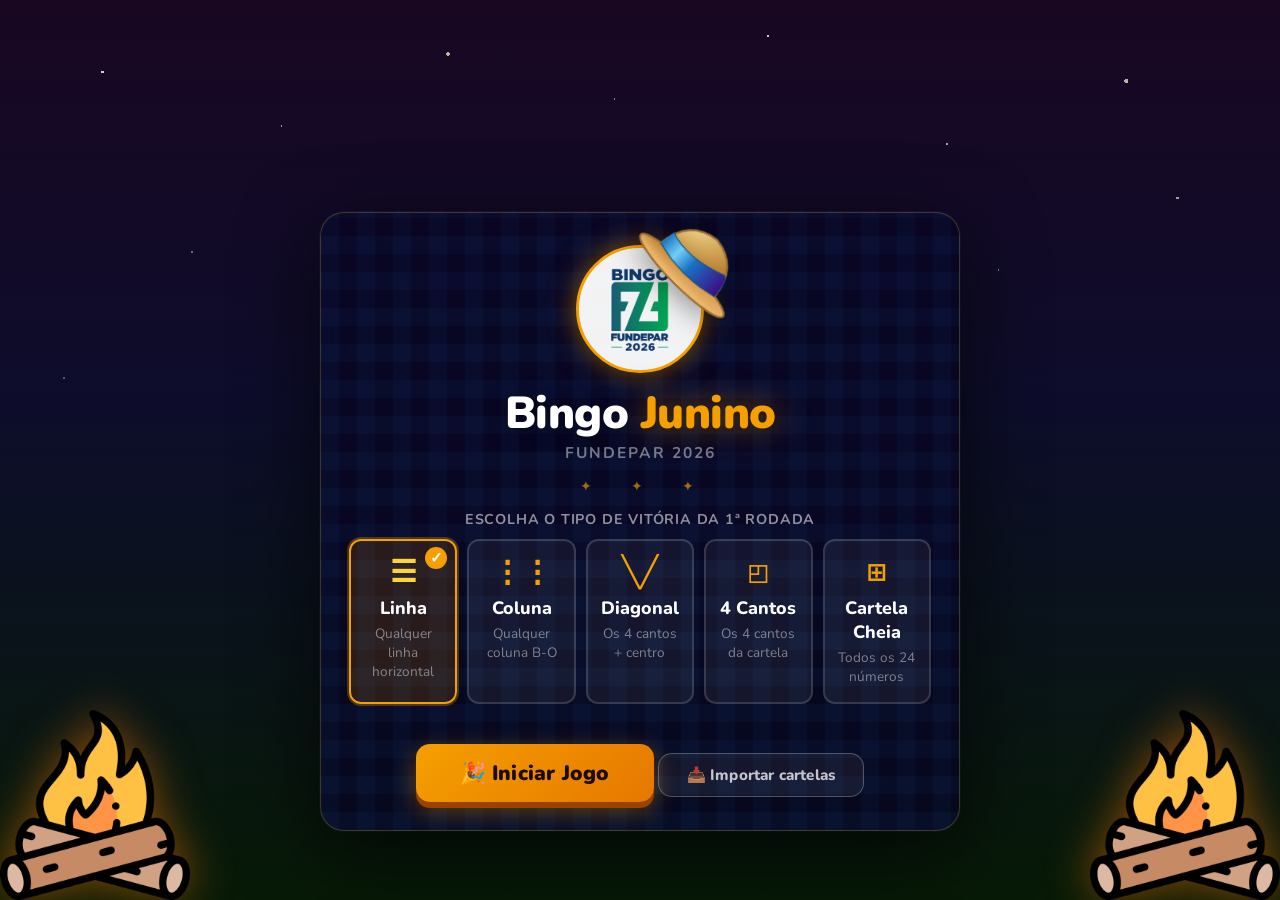
==== commit 3d88d4c7: "feat: permite alterar tipo de vitória durante rodada e adiciona chapéu decorativo no palco - Badge d" ====
--- a/index.html
+++ b/index.html
@@ -114,6 +114,31 @@
 
     <main class="sorteador-main">
         <!-- Palco noturno: navegação + bola + sortear -->
+        <div class="hero-stage-wrap">
+            <div class="stage-hat" aria-hidden="true">
+                <svg viewBox="0 0 120 70" xmlns="http://www.w3.org/2000/svg">
+                    <ellipse cx="60" cy="60" rx="58" ry="11" fill="url(#sh-grad3)" stroke="#9A6F32" stroke-width="2"/>
+                    <path d="M22,52 Q26,14 60,10 Q94,14 98,52 Z" fill="url(#sh-grad1)" stroke="#9A6F32" stroke-width="2"/>
+                    <path d="M22,52 Q60,62 98,52" fill="none" stroke="#9A6F32" stroke-width="2" opacity="0.5"/>
+                    <path d="M22,52 Q60,62 98,52 Q96,30 90,30 Q50,45 24,35" fill="url(#sh-grad2)" stroke="#0D4F8A" stroke-width="1"/>
+                    <defs>
+                        <radialGradient id="sh-grad1" cx="0" cy="0" r="100%" fx="0" fy="0">
+                            <stop offset="0%" stop-color="#ffeba3"/>
+                            <stop offset="100%" stop-color="#b57b2b"/>
+                        </radialGradient>
+                        <linearGradient id="sh-grad2" x1="0%" x2="100%" y1="0%" y2="0%">
+                            <stop offset="0%" stop-color="#1971C2"/>
+                            <stop offset="25%" stop-color="#71cff5"/>
+                            <stop offset="50%" stop-color="#1971C2"/>
+                            <stop offset="100%" stop-color="#400982"/>
+                        </linearGradient>
+                        <radialGradient id="sh-grad3" cx="60%" cy="5%" r="100%" fx="0" fy="0">
+                            <stop offset="0%" stop-color="#b57b2b"/>
+                            <stop offset="100%" stop-color="#fac47a"/>
+                        </radialGradient>
+                    </defs>
+                </svg>
+            </div>
         <div class="hero-stage">
             <img class="stage-fire fire-left" src="assets/3153859.png">
             <img class="stage-fire fire-right" src="assets/3153859.png">
@@ -131,7 +156,7 @@
             </div>
 
             <div style="text-align:center; margin: 1px 0 12px;">
-                <span id="roundTipoBadge" class="round-tipo-badge">🏆 Diagonal</span>
+                <button id="roundTipoBadge" class="round-tipo-badge" type="button" title="Clique para alterar o tipo de vitória">🏆 Diagonal</button>
             </div>
 
             <div class="round-premio-ticket" id="roundPremioTicket" style="display:none;">
@@ -156,6 +181,7 @@
                 <button class="btn" id="undoBtn">↩ Desfazer</button>
             </div>
         </div>
+        </div>
 
         <!-- Tabuleiro -->
         <div class="bingo-board-wrapper">
@@ -164,8 +190,8 @@
 
         <!-- Histórico -->
         <div class="history-panel card-panel">
-            <p class="history-title">Pedras sorteadas — em ordem</p>
-            <div class="history-list" id="historyList"></div>
+            <button class="history-toggle" id="historyToggle">👁 Ver pedras sorteadas (0)</button>
+            <div class="history-list collapsed" id="historyList"></div>
         </div>
 
         <!-- Encerrar rodada -->
@@ -179,14 +205,53 @@
 
     </main>
 
-    <!-- Painel flutuante: pódio de vencedores de todas as rodadas -->
+    <!-- Painel flutuante: últimos vencedores -->
     <div class="winners-float" id="winnersFloat">
         <button class="winners-float-header" id="winnersFloatToggle">
-            <span>🏆 Pódio de Vencedores</span>
+            <span>🏆 Últimos Vencedores</span>
             <span class="winners-float-arrow" id="winnersFloatArrow">▾</span>
         </button>
         <div class="winners-float-body" id="winnersFloatBody">
             <div class="podium-list" id="winnersFloatList"></div>
+            <button class="winners-float-seeall" id="winnersFloatSeeAll">Ver todos →</button>
+            <button class="winners-float-manage" id="winnersFloatManageBtn">✏️ Editar vencedores</button>
+        </div>
+    </div>
+
+    <!-- Modal: pódio completo de vencedores -->
+    <div class="modal" id="allWinnersModal">
+        <div class="modal-box">
+            <h2>🏆 Pódio de Vencedores</h2>
+            <p>Vencedores de todas as rodadas</p>
+            <div class="podium-list" id="allWinnersList"></div>
+            <div class="modal-actions">
+                <button class="btn btn-primary" id="allWinnersClose">Fechar</button>
+            </div>
+        </div>
+    </div>
+
+    <!-- Modal: gerenciar vencedores de qualquer rodada -->
+    <div class="modal" id="manageWinnersModal">
+        <div class="modal-box manage-winners-modal-box">
+            <h2>✏️ Gerenciar Vencedores</h2>
+            <p>Edite, adicione ou remova vencedores de qualquer rodada já criada — útil quando esquecem de registrar na hora.</p>
+
+            <div class="manage-winners-round-select">
+                <label for="manageWinnersRodada">Rodada</label>
+                <select id="manageWinnersRodada"></select>
+            </div>
+
+            <div class="manage-winners-list" id="manageWinnersList"></div>
+
+            <div class="manage-winners-add">
+                <input type="text" id="manageWinnersAddName" class="modal-input manage-winners-input manage-winners-name" placeholder="Nome do vencedor" maxlength="40">
+                <input type="number" id="manageWinnersAddSerial" class="modal-input manage-winners-input manage-winners-serial" placeholder="Nº cartela (opcional)" min="1" max="500">
+                <button class="btn btn-primary btn-sm" id="manageWinnersAddBtn">+ Adicionar</button>
+            </div>
+
+            <div class="modal-actions">
+                <button class="btn btn-primary" id="manageWinnersClose">Fechar</button>
+            </div>
         </div>
     </div>
 
@@ -201,10 +266,12 @@
             </label>
 
             <div class="settings-section">
-                <label for="premioInput">🎁 Prêmio da rodada <span id="premioRodadaLabel">1</span></label>
-                <div class="settings-row">
-                    <input type="text" id="premioInput" class="modal-input premio-input" placeholder="Ex: Caixa de paçoca" maxlength="60">
-                    <button class="btn btn-primary btn-sm" id="premioSave">Salvar</button>
+                <label>🎁 Prêmios por rodada</label>
+                <p class="settings-hint">Defina o prêmio de cada rodada com antecedência, mesmo antes dela começar. Edite, adicione ou remova quando quiser.</p>
+                <div class="premios-list" id="premiosList"></div>
+                <div class="settings-row premio-add-row">
+                    <input type="number" id="premioAddRoundInput" class="modal-input premio-add-input" min="1" placeholder="Nº da rodada">
+                    <button class="btn btn-secondary btn-sm" id="premioAddRoundBtn">+ Adicionar rodada</button>
                 </div>
             </div>
 
@@ -292,6 +359,15 @@
                         <button class="btn-draw tie-break-draw-btn" id="tieBreakDrawBtn">CLIQUE AQUI PARA SORTEAR</button>
                     </div>
                     <div class="tie-break-summary" id="tieBreakSummary">Nenhuma pedra sorteada ainda.</div>
+
+                    <div class="tie-break-winner-box" id="tieBreakWinnerBox" style="display:none;">
+                        <div class="tie-break-winner-label">🏅 Maior pedra: <strong id="tieBreakWinnerBall">-</strong></div>
+                        <div class="winner-name-box">
+                            <input type="text" id="tieBreakWinnerName" class="modal-input winner-name-input" placeholder="Nome do vencedor do desempate" maxlength="40">
+                            <button class="btn btn-primary btn-sm" id="tieBreakWinnerSave">Definir Vencedor</button>
+                        </div>
+                        <p class="tie-break-winner-status" id="tieBreakWinnerStatus" style="display:none;"></p>
+                    </div>
                 </div>
 
                 <div class="tie-break-camera">
@@ -370,6 +446,50 @@
         </div>
     </div>
 
+    <!-- Modal: alterar tipo de vitória da rodada atual -->
+    <div class="modal" id="changeTipoModal">
+        <div class="modal-box create-round-modal-box">
+            <div class="create-round-header">
+                <div class="create-round-icon">✏️</div>
+                <h2>Alterar Tipo de Vitória</h2>
+                <p>Vale a partir do próximo sorteio desta rodada</p>
+            </div>
+
+            <div class="win-type-grid">
+                <div class="win-type-card" data-tipo="linha">
+                    <div class="win-type-icon">☰</div>
+                    <div class="win-type-name">Linha</div>
+                    <div class="win-type-desc">Qualquer linha horizontal completa</div>
+                </div>
+                <div class="win-type-card" data-tipo="coluna">
+                    <div class="win-type-icon">⋮⋮</div>
+                    <div class="win-type-name">Coluna</div>
+                    <div class="win-type-desc">Qualquer coluna B, I, N, G ou O completa</div>
+                </div>
+                <div class="win-type-card" data-tipo="diagonal">
+                    <div class="win-type-icon">╲╱</div>
+                    <div class="win-type-name">Diagonal</div>
+                    <div class="win-type-desc">Os 4 cantos + centro formam uma diagonal</div>
+                </div>
+                <div class="win-type-card" data-tipo="cantos">
+                    <div class="win-type-icon">◰</div>
+                    <div class="win-type-name">4 Cantos</div>
+                    <div class="win-type-desc">Os 4 cantos da cartela sorteados</div>
+                </div>
+                <div class="win-type-card" data-tipo="completa">
+                    <div class="win-type-icon">⊞</div>
+                    <div class="win-type-name">Cartela Cheia</div>
+                    <div class="win-type-desc">Todos os 24 números da cartela sorteados</div>
+                </div>
+            </div>
+
+            <div class="modal-actions">
+                <button class="btn btn-primary" id="changeTipoConfirm">✅ Salvar</button>
+                <button class="btn btn-secondary" id="changeTipoCancel">Cancelar</button>
+            </div>
+        </div>
+    </div>
+
     <script src="js/bingo-core.js"></script>
     <script src="js/backup.js"></script>
     <script src="js/sorteador.js"></script>
--- a/css/theme.css
+++ b/css/theme.css
@@ -93,13 +93,12 @@
 .bandeirinhas {
     display: block;
     width: 100%;
-    height: 92px;
+    height: 89px;
     margin-bottom: -4px;
     background-image: url("data:image/svg+xml,%3Csvg xmlns='http://www.w3.org/2000/svg' viewBox='0 0 420 62'%3E%3Cpath d='M0,16 Q35,9 70,16 Q105,23 140,16 Q175,9 210,16 Q245,23 280,16 Q315,9 350,16 Q385,23 420,16' stroke='%234A2912' stroke-width='1.8' fill='none'/%3E%3Cpolygon points='21,14 35,13 49,14 49,37 35,60 21,37' fill='%23E09200' stroke='%239A6400' stroke-width='0.5'/%3E%3Cpolygon points='91,20 105,21 119,20 119,66 105,43 91,66' fill='%23E67700' stroke='%23A04D00' stroke-width='0.5'/%3E%3Cpolygon points='161,14 175,13 189,14 189,37 175,60 161,37' fill='%232B8A3E' stroke='%231A5C29' stroke-width='0.5'/%3E%3Cpolygon points='231,20 243,21 259,20 259,66 245,43 231,66' fill='%237048E8' stroke='%234C32A8' stroke-width='0.5'/%3E%3Cpolygon points='301,14 315,13 329,14 329,37 315,60 301,37' fill='%231971C2' stroke='%230D4F8A' stroke-width='0.5'/%3E%3Cpolygon points='371,20 385,21 399,20 399,66 385,43 371,66' fill='%230a8cad' stroke='%2306647d' stroke-width='0.5'/%3E%3C/svg%3E");
     background-repeat: repeat-x;
     background-position: bottom left;
     background-size: 400px 128px;
-    position: absolute;
     z-index: 0;
     opacity: 75%;
 }
@@ -110,14 +109,14 @@
     display: flex;
     align-items: center;
     justify-content: center;
-    gap: 14px;
-    padding: 16px 24px 20px;
+    gap:2px;
+    padding: 6px 24px 10px;
     z-index: 2;
 }
 
 .logo-container {
-    width: 128px;
-    height: 128px;
+    width: 108px;
+    height: 108px;
     display: flex;
     align-items: center;
     justify-content: center;
@@ -132,7 +131,7 @@
 }
 
 .page-title {
-    font-size: 3.2rem;
+    font-size: 3em;
     font-weight: 900;
     color: var(--primario-dark);
     letter-spacing: -0.3px;
--- a/css/sorteador.css
+++ b/css/sorteador.css
@@ -19,6 +19,7 @@
     padding: 24px 20px 28px;
     margin: 16px 0;
     position: relative;
+    z-index: 1;
     overflow: hidden;
     box-shadow: 0px 25px 40px rgba(0,0,0,0.4);
 }
@@ -102,15 +103,19 @@
     border-radius: 100px;
     border: 1px solid rgba(255,255,255,0.2);
     letter-spacing: 0.5px;
-}
+    font-family: inherit;
+    cursor: pointer;
+    transition: background 0.15s, transform 0.15s;
+}
+.round-tipo-badge:hover { background: rgba(255,255,255,0.2); transform: scale(1.03); }
 
 /* Ticket de prêmio da rodada — visualmente separado do tipo de vitória */
 .round-premio-ticket {
     display: flex;
-    align-items: center;
+    align-items: flex-start;
     justify-content: center;
     gap: 10px;
-    max-width: 360px;
+    max-width: 460px;
     margin: 0 auto 18px;
     background: repeating-linear-gradient(135deg, #2E7D32 0px, #2E7D32 10px, #388E3C 10px, #388E3C 20px);
     border: 2px dashed #FFD43B;
@@ -123,14 +128,18 @@
 .round-premio-ticket-icon {
     font-size: 1.65rem;
     flex-shrink: 0;
+    margin-top: 1px;
 }
 
 .round-premio-ticket-text {
+    display: block;
     color: #fff;
     font-weight: 900;
     font-size: 1.24rem;
+    line-height: 1.4;
     letter-spacing: 0.3px;
     text-shadow: 0 1px 3px rgba(0,0,0,0.5);
+    text-align: left;
 }
 
 /* ── Bola atual ───────────────────────────────── */
@@ -299,6 +308,84 @@
     border-radius: 8px;
 }
 
+.premios-list {
+    max-height: 280px;
+    overflow-y: auto;
+    display: flex;
+    flex-direction: column;
+    gap: 12px;
+    margin-bottom: 10px;
+    padding-right: 2px;
+}
+.premio-round-group {
+    display: flex;
+    flex-direction: column;
+    gap: 6px;
+    padding-bottom: 8px;
+    border-bottom: 1px solid var(--borda-suave);
+}
+.premio-round-header {
+    display: flex;
+    align-items: center;
+    justify-content: space-between;
+    gap: 8px;
+}
+.premio-row-label {
+    flex-shrink: 0;
+    font-size: 0.92rem;
+    font-weight: 700;
+    color: var(--texto-suave);
+}
+.premio-row-add {
+    flex-shrink: 0;
+    background: none;
+    border: none;
+    font-size: 0.95rem;
+    line-height: 1;
+    cursor: pointer;
+    padding: 4px 8px;
+    border-radius: 6px;
+    color: var(--primario);
+    transition: background 0.15s, color 0.15s;
+}
+.premio-row-add:hover { background: rgba(84,63,219,0.12); color: var(--primario-dark); }
+
+.premio-items {
+    display: flex;
+    flex-direction: column;
+    gap: 6px;
+}
+.premio-row {
+    display: flex;
+    align-items: center;
+    gap: 8px;
+}
+.premio-row-remove {
+    flex-shrink: 0;
+    background: none;
+    border: none;
+    font-size: 1.05rem;
+    line-height: 1;
+    cursor: pointer;
+    padding: 6px;
+    border-radius: 6px;
+    color: var(--texto-suave);
+    transition: background 0.15s, color 0.15s;
+}
+.premio-row-remove:hover { background: rgba(214,51,108,0.12); color: #D6336C; }
+
+.premio-add-row { margin-top: 4px; }
+.premio-add-input {
+    flex: 0 0 120px;
+    width: auto;
+    margin-top: 0;
+    padding: 10px 12px;
+    font-size: 1rem;
+    letter-spacing: 0;
+    text-align: left;
+    border-radius: 8px;
+}
+
 /* Modo "sorteio físico": esconde só o botão de sortear, mantém o resto do palco */
 body.hide-sortear .draw-section { display: none; }
 
@@ -415,12 +502,37 @@
     margin-bottom: 10px;
 }
 
+.history-toggle {
+    display: flex;
+    align-items: center;
+    gap: 6px;
+    width: 100%;
+    background: none;
+    border: none;
+    padding: 0;
+    margin-bottom: 8px;
+    font-family: 'Nunito', sans-serif;
+    font-size: 0.85rem;
+    font-weight: 700;
+    color: var(--texto-suave);
+    text-transform: uppercase;
+    letter-spacing: 0.8px;
+    cursor: pointer;
+    text-align: left;
+}
+
+.history-toggle:hover { color: var(--primario-dark); }
+
 .history-list {
     display: flex;
     flex-wrap: wrap;
     gap: 4px;
     min-height: 24px;
-}
+    max-height: 180px;
+    overflow-y: auto;
+}
+
+.history-list.collapsed { display: none; }
 
 .history-chip {
     padding: 3px 10px;
@@ -466,12 +578,12 @@
 /* ── Modal resultado: miniatura da cartela vencedora ── */
 
 .result-modal-box {
-    max-width: 400px !important;
+    max-width: 520px !important;
 }
 
 .result-card-thumb {
     margin: 14px 0 4px;
-    max-width: 260px;
+    max-width: 380px;
     margin-left: auto;
     margin-right: auto;
 }
@@ -484,9 +596,9 @@
 
 .result-card-letter {
     text-align: center;
-    font-size: 1.06rem;
-    font-weight: 900;
-    padding: 4px 0;
+    font-size: 1.5rem;
+    font-weight: 900;
+    padding: 6px 0;
     color: #fff;
     border-radius: 6px 6px 0 0;
 }
@@ -510,9 +622,9 @@
     display: flex;
     align-items: center;
     justify-content: center;
-    font-size: 1.12rem;
-    font-weight: 900;
-    min-height: 40px;
+    font-size: 1.6rem;
+    font-weight: 900;
+    min-height: 58px;
     border-right: 1px solid var(--borda-suave);
     border-bottom: 1px solid var(--borda-suave);
     color: var(--texto-suave);
@@ -574,6 +686,20 @@
     pointer-events: none;
 }
 
+/* Faixa de bandeirinhas juninas separando o header escuro do conteúdo claro */
+.tie-break-header::after {
+    content: '';
+    position: absolute;
+    bottom: -1px;
+    left: 0;
+    right: 0;
+    height: 22px;
+    background-image: url("data:image/svg+xml,%3Csvg xmlns='http://www.w3.org/2000/svg' viewBox='0 0 420 62'%3E%3Cpath d='M0,16 Q35,9 70,16 Q105,23 140,16 Q175,9 210,16 Q245,23 280,16 Q315,9 350,16 Q385,23 420,16' stroke='%234A2912' stroke-width='1.8' fill='none'/%3E%3Cpolygon points='21,14 49,14 35,50' fill='%23E09200' stroke='%239A6400' stroke-width='0.5'/%3E%3Cpolygon points='91,14 119,14 105,50' fill='%23E67700' stroke='%23A04D00' stroke-width='0.5'/%3E%3Cpolygon points='161,14 189,14 175,50' fill='%232B8A3E' stroke='%231A5C29' stroke-width='0.5'/%3E%3Cpolygon points='231,14 259,14 245,50' fill='%237048E8' stroke='%234C32A8' stroke-width='0.5'/%3E%3Cpolygon points='301,14 329,14 315,50' fill='%231971C2' stroke='%230D4F8A' stroke-width='0.5'/%3E%3Cpolygon points='371,14 399,14 385,50' fill='%230a8cad' stroke='%2306647d' stroke-width='0.5'/%3E%3C/svg%3E");
+    background-repeat: repeat-x;
+    background-position: top left;
+    background-size: 140px 22px;
+}
+
 .tie-break-icon {
     font-size: 2.4rem;
     line-height: 1;
@@ -604,7 +730,10 @@
 .tie-break-camera {
     border: 1px solid var(--borda);
     border-radius: 14px;
-    background: var(--bg);
+    background:
+        repeating-linear-gradient(0deg,  rgba(230,119,0,0.05) 0 18px, transparent 18px 36px),
+        repeating-linear-gradient(90deg, rgba(230,119,0,0.05) 0 18px, transparent 18px 36px),
+        var(--bg);
     padding: 18px;
 }
 
@@ -691,6 +820,54 @@
     font-size: 1.03rem;
 }
 
+.tie-break-winner-box {
+    display: flex;
+    flex-direction: column;
+    align-items: stretch;
+    gap: 10px;
+    width: 100%;
+    margin-top: 18px;
+    padding: 14px 16px;
+    background: repeating-linear-gradient(135deg, #2E7D32 0px, #2E7D32 10px, #388E3C 10px, #388E3C 20px);
+    border: 2px dashed #FFD43B;
+    border-radius: 14px;
+    box-shadow: 0 4px 14px rgba(0,0,0,0.3);
+    transform: rotate(-0.6deg);
+}
+
+.tie-break-winner-label {
+    color: #fff;
+    font-size: 1.02rem;
+    font-weight: 800;
+    text-shadow: 0 1px 3px rgba(0,0,0,0.5);
+}
+
+.tie-break-winner-label strong {
+    color: #FFE066;
+    font-size: 1.15rem;
+}
+
+.tie-break-winner-box .winner-name-box { margin-top: 0; align-items: center; }
+
+.tie-break-winner-box .winner-name-input {
+    background: #fff;
+}
+
+.tie-break-winner-box #tieBreakWinnerSave {
+    align-self: center;
+    flex-shrink: 0;
+    padding: 9px 14px;
+    font-size: 0.88rem;
+}
+
+.tie-break-winner-status {
+    color: #FFE066;
+    font-weight: 900;
+    font-size: 0.97rem;
+    text-shadow: 0 1px 3px rgba(0,0,0,0.5);
+    margin: 0 !important;
+}
+
 .tie-break-camera {
     display: flex;
     flex-direction: column;
@@ -935,6 +1112,10 @@
     font-size: 0.85rem;
     color: var(--texto-suave);
     font-weight: 700;
+}
+
+.winners-rank-tiebreak {
+    color: #E67700;
 }
 
 /* ── Painel flutuante: ranking de vencedores ───── */
@@ -982,6 +1163,34 @@
     overflow-y: auto;
 }
 
+.winners-float-seeall,
+.winners-float-manage {
+    display: block;
+    width: 100%;
+    margin-top: 6px;
+    background: none;
+    border: none;
+    border-top: 1px solid var(--borda-suave);
+    padding-top: 8px;
+    font-family: 'Nunito', sans-serif;
+    font-size: 0.89rem;
+    font-weight: 800;
+    color: var(--primario);
+    cursor: pointer;
+    text-align: right;
+}
+
+.winners-float-manage {
+    text-align: center;
+    margin-top: 4px;
+    border-top: none;
+}
+
+.winners-float-seeall:hover,
+.winners-float-manage:hover { color: var(--primario-dark); }
+
+#allWinnersList { max-height: 360px; overflow-y: auto; margin: 14px 0; }
+
 .podium-list {
     display: flex;
     flex-direction: column;
@@ -1022,6 +1231,98 @@
     .winners-float { width: 220px; bottom: 10px; right: 10px; }
     .winners-float-body { max-height: 160px; }
 }
+
+/* ── Modal gerenciar vencedores ─────────────────── */
+
+.manage-winners-modal-box {
+    max-width: 480px !important;
+    text-align: left;
+}
+.manage-winners-modal-box h2,
+.manage-winners-modal-box p { text-align: center; }
+
+.manage-winners-round-select {
+    display: flex;
+    align-items: center;
+    gap: 10px;
+    margin: 14px 0 10px;
+}
+.manage-winners-round-select label {
+    font-weight: 800;
+    color: var(--texto);
+    font-size: 0.97rem;
+}
+.manage-winners-round-select select {
+    flex: 1;
+    padding: 8px 10px;
+    border: 2px solid var(--borda);
+    border-radius: 8px;
+    font-family: 'Nunito', sans-serif;
+    font-size: 1rem;
+    font-weight: 700;
+    color: var(--texto);
+}
+
+.manage-winners-list {
+    max-height: 260px;
+    overflow-y: auto;
+    display: flex;
+    flex-direction: column;
+    gap: 8px;
+    margin-bottom: 10px;
+    padding-right: 2px;
+}
+
+.manage-winners-empty {
+    color: var(--texto-suave);
+    font-size: 0.94rem;
+    font-style: italic;
+    text-align: center;
+    padding: 10px 0;
+}
+
+.manage-winners-row {
+    display: flex;
+    align-items: center;
+    gap: 8px;
+}
+
+.manage-winners-input {
+    width: auto;
+    margin-top: 0;
+    padding: 9px 10px;
+    font-size: 1rem;
+    letter-spacing: 0;
+    text-align: left;
+    border-radius: 8px;
+}
+.manage-winners-name { flex: 1.6; }
+.manage-winners-serial { flex: 1; }
+
+.manage-winners-remove {
+    flex-shrink: 0;
+    background: none;
+    border: none;
+    font-size: 1.05rem;
+    line-height: 1;
+    cursor: pointer;
+    padding: 6px;
+    border-radius: 6px;
+    color: var(--texto-suave);
+    transition: background 0.15s, color 0.15s;
+}
+.manage-winners-remove:hover { background: rgba(214,51,108,0.12); color: #D6336C; }
+
+.manage-winners-add {
+    display: flex;
+    gap: 8px;
+    flex-wrap: wrap;
+    margin-top: 4px;
+    padding-top: 12px;
+    border-top: 1px solid var(--borda-suave);
+}
+.manage-winners-add .manage-winners-name { flex: 1.6; }
+.manage-winners-add .manage-winners-serial { flex: 1; }
 
 /* ── Modal criar rodada ───────────────────────── */
 
@@ -1199,6 +1500,22 @@
     filter: drop-shadow(0 6px 14px rgba(0,0,0,0.4));
 }
 
+.hero-stage-wrap {
+    position: relative;
+    z-index: 5;
+}
+
+.stage-hat {
+    position: absolute;
+    top: -50px;
+    left: -80px;
+    width: 160px;
+    rotate: -40deg;
+    z-index:100;
+    filter: drop-shadow(0 6px 14px rgba(0,0,0,0.5));
+    pointer-events: none;
+}
+
 /* Fogueiras */
 .start-fogueira {
     position: absolute;
@@ -1420,5 +1737,5 @@
     .start-card { max-width: 640px; }
     .win-type-grid { grid-template-columns: repeat(5, 1fr); }
     .create-round-modal-box { max-width: 760px !important; }
-    .result-modal-box { max-width: 440px !important; }
-}
+    .result-modal-box { max-width: 560px !important; }
+}
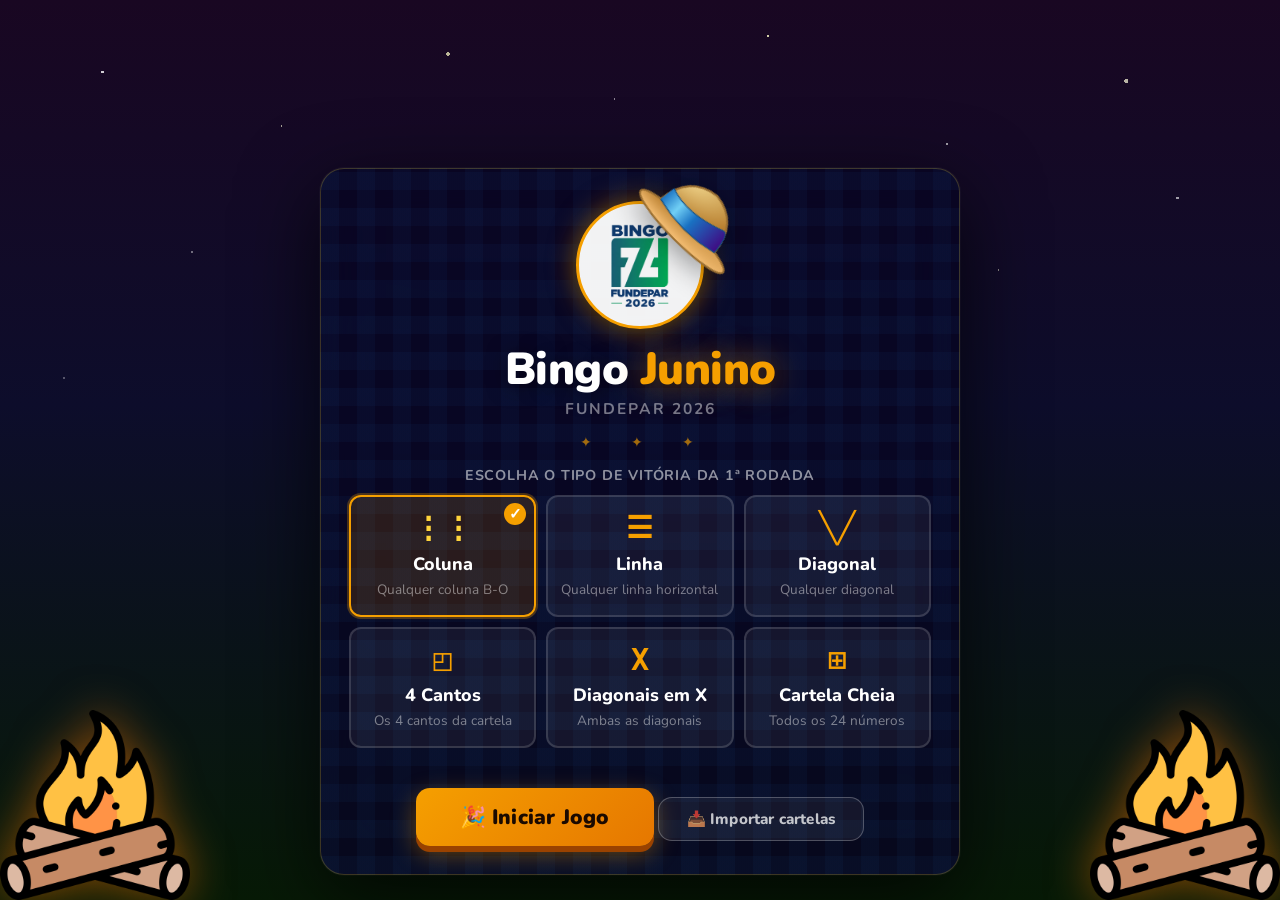
==== commit b0274622: "feat: verificação em X" ====
--- a/index.html
+++ b/index.html
@@ -54,25 +54,30 @@
             <div class="start-sep">✦ &ensp; ✦ &ensp; ✦</div>
             <p class="start-choose">Escolha o tipo de vitória da 1ª rodada</p>
             <div class="win-type-grid">
-                <div class="win-type-card selected" data-tipo="linha">
+                <div class="win-type-card selected" data-tipo="coluna">
+                    <div class="win-type-icon">⋮⋮</div>
+                    <div class="win-type-name">Coluna</div>
+                    <div class="win-type-desc">Qualquer coluna B-O</div>
+                </div>
+                <div class="win-type-card" data-tipo="linha">
                     <div class="win-type-icon">☰</div>
                     <div class="win-type-name">Linha</div>
                     <div class="win-type-desc">Qualquer linha horizontal</div>
                 </div>
-                <div class="win-type-card" data-tipo="coluna">
-                    <div class="win-type-icon">⋮⋮</div>
-                    <div class="win-type-name">Coluna</div>
-                    <div class="win-type-desc">Qualquer coluna B-O</div>
-                </div>
                 <div class="win-type-card" data-tipo="diagonal">
                     <div class="win-type-icon">╲╱</div>
                     <div class="win-type-name">Diagonal</div>
-                    <div class="win-type-desc">Os 4 cantos + centro</div>
+                    <div class="win-type-desc">Qualquer diagonal</div>
                 </div>
                 <div class="win-type-card" data-tipo="cantos">
                     <div class="win-type-icon">◰</div>
                     <div class="win-type-name">4 Cantos</div>
                     <div class="win-type-desc">Os 4 cantos da cartela</div>
+                </div>
+                <div class="win-type-card" data-tipo="diagonaisX">
+                    <div class="win-type-icon">X</div>
+                    <div class="win-type-name">Diagonais em X</div>
+                    <div class="win-type-desc">Ambas as diagonais</div>
                 </div>
                 <div class="win-type-card" data-tipo="completa">
                     <div class="win-type-icon">⊞</div>
@@ -114,31 +119,6 @@
 
     <main class="sorteador-main">
         <!-- Palco noturno: navegação + bola + sortear -->
-        <div class="hero-stage-wrap">
-            <div class="stage-hat" aria-hidden="true">
-                <svg viewBox="0 0 120 70" xmlns="http://www.w3.org/2000/svg">
-                    <ellipse cx="60" cy="60" rx="58" ry="11" fill="url(#sh-grad3)" stroke="#9A6F32" stroke-width="2"/>
-                    <path d="M22,52 Q26,14 60,10 Q94,14 98,52 Z" fill="url(#sh-grad1)" stroke="#9A6F32" stroke-width="2"/>
-                    <path d="M22,52 Q60,62 98,52" fill="none" stroke="#9A6F32" stroke-width="2" opacity="0.5"/>
-                    <path d="M22,52 Q60,62 98,52 Q96,30 90,30 Q50,45 24,35" fill="url(#sh-grad2)" stroke="#0D4F8A" stroke-width="1"/>
-                    <defs>
-                        <radialGradient id="sh-grad1" cx="0" cy="0" r="100%" fx="0" fy="0">
-                            <stop offset="0%" stop-color="#ffeba3"/>
-                            <stop offset="100%" stop-color="#b57b2b"/>
-                        </radialGradient>
-                        <linearGradient id="sh-grad2" x1="0%" x2="100%" y1="0%" y2="0%">
-                            <stop offset="0%" stop-color="#1971C2"/>
-                            <stop offset="25%" stop-color="#71cff5"/>
-                            <stop offset="50%" stop-color="#1971C2"/>
-                            <stop offset="100%" stop-color="#400982"/>
-                        </linearGradient>
-                        <radialGradient id="sh-grad3" cx="60%" cy="5%" r="100%" fx="0" fy="0">
-                            <stop offset="0%" stop-color="#b57b2b"/>
-                            <stop offset="100%" stop-color="#fac47a"/>
-                        </radialGradient>
-                    </defs>
-                </svg>
-            </div>
         <div class="hero-stage">
             <img class="stage-fire fire-left" src="assets/3153859.png">
             <img class="stage-fire fire-right" src="assets/3153859.png">
@@ -156,7 +136,7 @@
             </div>
 
             <div style="text-align:center; margin: 1px 0 12px;">
-                <button id="roundTipoBadge" class="round-tipo-badge" type="button" title="Clique para alterar o tipo de vitória">🏆 Diagonal</button>
+                <span id="roundTipoBadge" class="round-tipo-badge">🏆 Diagonal</span>
             </div>
 
             <div class="round-premio-ticket" id="roundPremioTicket" style="display:none;">
@@ -181,7 +161,6 @@
                 <button class="btn" id="undoBtn">↩ Desfazer</button>
             </div>
         </div>
-        </div>
 
         <!-- Tabuleiro -->
         <div class="bingo-board-wrapper">
@@ -190,8 +169,8 @@
 
         <!-- Histórico -->
         <div class="history-panel card-panel">
-            <button class="history-toggle" id="historyToggle">👁 Ver pedras sorteadas (0)</button>
-            <div class="history-list collapsed" id="historyList"></div>
+            <p class="history-title">Pedras sorteadas — em ordem</p>
+            <div class="history-list" id="historyList"></div>
         </div>
 
         <!-- Encerrar rodada -->
@@ -205,53 +184,14 @@
 
     </main>
 
-    <!-- Painel flutuante: últimos vencedores -->
+    <!-- Painel flutuante: pódio de vencedores de todas as rodadas -->
     <div class="winners-float" id="winnersFloat">
         <button class="winners-float-header" id="winnersFloatToggle">
-            <span>🏆 Últimos Vencedores</span>
+            <span>🏆 Pódio de Vencedores</span>
             <span class="winners-float-arrow" id="winnersFloatArrow">▾</span>
         </button>
         <div class="winners-float-body" id="winnersFloatBody">
             <div class="podium-list" id="winnersFloatList"></div>
-            <button class="winners-float-seeall" id="winnersFloatSeeAll">Ver todos →</button>
-            <button class="winners-float-manage" id="winnersFloatManageBtn">✏️ Editar vencedores</button>
-        </div>
-    </div>
-
-    <!-- Modal: pódio completo de vencedores -->
-    <div class="modal" id="allWinnersModal">
-        <div class="modal-box">
-            <h2>🏆 Pódio de Vencedores</h2>
-            <p>Vencedores de todas as rodadas</p>
-            <div class="podium-list" id="allWinnersList"></div>
-            <div class="modal-actions">
-                <button class="btn btn-primary" id="allWinnersClose">Fechar</button>
-            </div>
-        </div>
-    </div>
-
-    <!-- Modal: gerenciar vencedores de qualquer rodada -->
-    <div class="modal" id="manageWinnersModal">
-        <div class="modal-box manage-winners-modal-box">
-            <h2>✏️ Gerenciar Vencedores</h2>
-            <p>Edite, adicione ou remova vencedores de qualquer rodada já criada — útil quando esquecem de registrar na hora.</p>
-
-            <div class="manage-winners-round-select">
-                <label for="manageWinnersRodada">Rodada</label>
-                <select id="manageWinnersRodada"></select>
-            </div>
-
-            <div class="manage-winners-list" id="manageWinnersList"></div>
-
-            <div class="manage-winners-add">
-                <input type="text" id="manageWinnersAddName" class="modal-input manage-winners-input manage-winners-name" placeholder="Nome do vencedor" maxlength="40">
-                <input type="number" id="manageWinnersAddSerial" class="modal-input manage-winners-input manage-winners-serial" placeholder="Nº cartela (opcional)" min="1" max="500">
-                <button class="btn btn-primary btn-sm" id="manageWinnersAddBtn">+ Adicionar</button>
-            </div>
-
-            <div class="modal-actions">
-                <button class="btn btn-primary" id="manageWinnersClose">Fechar</button>
-            </div>
         </div>
     </div>
 
@@ -266,12 +206,10 @@
             </label>
 
             <div class="settings-section">
-                <label>🎁 Prêmios por rodada</label>
-                <p class="settings-hint">Defina o prêmio de cada rodada com antecedência, mesmo antes dela começar. Edite, adicione ou remova quando quiser.</p>
-                <div class="premios-list" id="premiosList"></div>
-                <div class="settings-row premio-add-row">
-                    <input type="number" id="premioAddRoundInput" class="modal-input premio-add-input" min="1" placeholder="Nº da rodada">
-                    <button class="btn btn-secondary btn-sm" id="premioAddRoundBtn">+ Adicionar rodada</button>
+                <label for="premioInput">🎁 Prêmio da rodada <span id="premioRodadaLabel">1</span></label>
+                <div class="settings-row">
+                    <input type="text" id="premioInput" class="modal-input premio-input" placeholder="Ex: Caixa de paçoca" maxlength="60">
+                    <button class="btn btn-primary btn-sm" id="premioSave">Salvar</button>
                 </div>
             </div>
 
@@ -359,15 +297,6 @@
                         <button class="btn-draw tie-break-draw-btn" id="tieBreakDrawBtn">CLIQUE AQUI PARA SORTEAR</button>
                     </div>
                     <div class="tie-break-summary" id="tieBreakSummary">Nenhuma pedra sorteada ainda.</div>
-
-                    <div class="tie-break-winner-box" id="tieBreakWinnerBox" style="display:none;">
-                        <div class="tie-break-winner-label">🏅 Maior pedra: <strong id="tieBreakWinnerBall">-</strong></div>
-                        <div class="winner-name-box">
-                            <input type="text" id="tieBreakWinnerName" class="modal-input winner-name-input" placeholder="Nome do vencedor do desempate" maxlength="40">
-                            <button class="btn btn-primary btn-sm" id="tieBreakWinnerSave">Definir Vencedor</button>
-                        </div>
-                        <p class="tie-break-winner-status" id="tieBreakWinnerStatus" style="display:none;"></p>
-                    </div>
                 </div>
 
                 <div class="tie-break-camera">
@@ -412,16 +341,16 @@
             </div>
 
             <div class="win-type-grid">
+                <div class="win-type-card" data-tipo="coluna">
+                    <div class="win-type-icon">⋮⋮</div>
+                    <div class="win-type-name">Coluna</div>
+                    <div class="win-type-desc">Qualquer coluna B, I, N, G ou O completa</div>
+                </div>
                 <div class="win-type-card" data-tipo="linha">
                     <div class="win-type-icon">☰</div>
                     <div class="win-type-name">Linha</div>
                     <div class="win-type-desc">Qualquer linha horizontal completa</div>
                 </div>
-                <div class="win-type-card" data-tipo="coluna">
-                    <div class="win-type-icon">⋮⋮</div>
-                    <div class="win-type-name">Coluna</div>
-                    <div class="win-type-desc">Qualquer coluna B, I, N, G ou O completa</div>
-                </div>
                 <div class="win-type-card" data-tipo="diagonal">
                     <div class="win-type-icon">╲╱</div>
                     <div class="win-type-name">Diagonal</div>
@@ -437,55 +366,16 @@
                     <div class="win-type-name">Cartela Cheia</div>
                     <div class="win-type-desc">Todos os 24 números da cartela sorteados</div>
                 </div>
+                <div class="win-type-card" data-tipo="diagonaisX">
+                    <div class="win-type-icon">X</div>
+                    <div class="win-type-name">Diagonais em X</div>
+                    <div class="win-type-desc">Ambas as diagonais</div>
+                </div>
             </div>
 
             <div class="modal-actions">
                 <button class="btn btn-primary" id="createRoundConfirm">🚀 Iniciar Rodada</button>
                 <button class="btn btn-secondary" id="createRoundCancel">Cancelar</button>
-            </div>
-        </div>
-    </div>
-
-    <!-- Modal: alterar tipo de vitória da rodada atual -->
-    <div class="modal" id="changeTipoModal">
-        <div class="modal-box create-round-modal-box">
-            <div class="create-round-header">
-                <div class="create-round-icon">✏️</div>
-                <h2>Alterar Tipo de Vitória</h2>
-                <p>Vale a partir do próximo sorteio desta rodada</p>
-            </div>
-
-            <div class="win-type-grid">
-                <div class="win-type-card" data-tipo="linha">
-                    <div class="win-type-icon">☰</div>
-                    <div class="win-type-name">Linha</div>
-                    <div class="win-type-desc">Qualquer linha horizontal completa</div>
-                </div>
-                <div class="win-type-card" data-tipo="coluna">
-                    <div class="win-type-icon">⋮⋮</div>
-                    <div class="win-type-name">Coluna</div>
-                    <div class="win-type-desc">Qualquer coluna B, I, N, G ou O completa</div>
-                </div>
-                <div class="win-type-card" data-tipo="diagonal">
-                    <div class="win-type-icon">╲╱</div>
-                    <div class="win-type-name">Diagonal</div>
-                    <div class="win-type-desc">Os 4 cantos + centro formam uma diagonal</div>
-                </div>
-                <div class="win-type-card" data-tipo="cantos">
-                    <div class="win-type-icon">◰</div>
-                    <div class="win-type-name">4 Cantos</div>
-                    <div class="win-type-desc">Os 4 cantos da cartela sorteados</div>
-                </div>
-                <div class="win-type-card" data-tipo="completa">
-                    <div class="win-type-icon">⊞</div>
-                    <div class="win-type-name">Cartela Cheia</div>
-                    <div class="win-type-desc">Todos os 24 números da cartela sorteados</div>
-                </div>
-            </div>
-
-            <div class="modal-actions">
-                <button class="btn btn-primary" id="changeTipoConfirm">✅ Salvar</button>
-                <button class="btn btn-secondary" id="changeTipoCancel">Cancelar</button>
             </div>
         </div>
     </div>
--- a/css/sorteador.css
+++ b/css/sorteador.css
@@ -19,7 +19,6 @@
     padding: 24px 20px 28px;
     margin: 16px 0;
     position: relative;
-    z-index: 1;
     overflow: hidden;
     box-shadow: 0px 25px 40px rgba(0,0,0,0.4);
 }
@@ -41,7 +40,7 @@
 .stage-fire {
     position: absolute;
     bottom: 10px;
-    max-height: 4.5rem;
+    max-height: 6rem;
     animation: fogueira 1.2s ease-in-out infinite alternate;
     pointer-events: none;
     user-select: none;
@@ -103,19 +102,15 @@
     border-radius: 100px;
     border: 1px solid rgba(255,255,255,0.2);
     letter-spacing: 0.5px;
-    font-family: inherit;
-    cursor: pointer;
-    transition: background 0.15s, transform 0.15s;
-}
-.round-tipo-badge:hover { background: rgba(255,255,255,0.2); transform: scale(1.03); }
+}
 
 /* Ticket de prêmio da rodada — visualmente separado do tipo de vitória */
 .round-premio-ticket {
     display: flex;
-    align-items: flex-start;
+    align-items: center;
     justify-content: center;
     gap: 10px;
-    max-width: 460px;
+    max-width: 360px;
     margin: 0 auto 18px;
     background: repeating-linear-gradient(135deg, #2E7D32 0px, #2E7D32 10px, #388E3C 10px, #388E3C 20px);
     border: 2px dashed #FFD43B;
@@ -128,18 +123,14 @@
 .round-premio-ticket-icon {
     font-size: 1.65rem;
     flex-shrink: 0;
-    margin-top: 1px;
 }
 
 .round-premio-ticket-text {
-    display: block;
     color: #fff;
     font-weight: 900;
     font-size: 1.24rem;
-    line-height: 1.4;
     letter-spacing: 0.3px;
     text-shadow: 0 1px 3px rgba(0,0,0,0.5);
-    text-align: left;
 }
 
 /* ── Bola atual ───────────────────────────────── */
@@ -308,84 +299,6 @@
     border-radius: 8px;
 }
 
-.premios-list {
-    max-height: 280px;
-    overflow-y: auto;
-    display: flex;
-    flex-direction: column;
-    gap: 12px;
-    margin-bottom: 10px;
-    padding-right: 2px;
-}
-.premio-round-group {
-    display: flex;
-    flex-direction: column;
-    gap: 6px;
-    padding-bottom: 8px;
-    border-bottom: 1px solid var(--borda-suave);
-}
-.premio-round-header {
-    display: flex;
-    align-items: center;
-    justify-content: space-between;
-    gap: 8px;
-}
-.premio-row-label {
-    flex-shrink: 0;
-    font-size: 0.92rem;
-    font-weight: 700;
-    color: var(--texto-suave);
-}
-.premio-row-add {
-    flex-shrink: 0;
-    background: none;
-    border: none;
-    font-size: 0.95rem;
-    line-height: 1;
-    cursor: pointer;
-    padding: 4px 8px;
-    border-radius: 6px;
-    color: var(--primario);
-    transition: background 0.15s, color 0.15s;
-}
-.premio-row-add:hover { background: rgba(84,63,219,0.12); color: var(--primario-dark); }
-
-.premio-items {
-    display: flex;
-    flex-direction: column;
-    gap: 6px;
-}
-.premio-row {
-    display: flex;
-    align-items: center;
-    gap: 8px;
-}
-.premio-row-remove {
-    flex-shrink: 0;
-    background: none;
-    border: none;
-    font-size: 1.05rem;
-    line-height: 1;
-    cursor: pointer;
-    padding: 6px;
-    border-radius: 6px;
-    color: var(--texto-suave);
-    transition: background 0.15s, color 0.15s;
-}
-.premio-row-remove:hover { background: rgba(214,51,108,0.12); color: #D6336C; }
-
-.premio-add-row { margin-top: 4px; }
-.premio-add-input {
-    flex: 0 0 120px;
-    width: auto;
-    margin-top: 0;
-    padding: 10px 12px;
-    font-size: 1rem;
-    letter-spacing: 0;
-    text-align: left;
-    border-radius: 8px;
-}
-
 /* Modo "sorteio físico": esconde só o botão de sortear, mantém o resto do palco */
 body.hide-sortear .draw-section { display: none; }
 
@@ -502,37 +415,12 @@
     margin-bottom: 10px;
 }
 
-.history-toggle {
-    display: flex;
-    align-items: center;
-    gap: 6px;
-    width: 100%;
-    background: none;
-    border: none;
-    padding: 0;
-    margin-bottom: 8px;
-    font-family: 'Nunito', sans-serif;
-    font-size: 0.85rem;
-    font-weight: 700;
-    color: var(--texto-suave);
-    text-transform: uppercase;
-    letter-spacing: 0.8px;
-    cursor: pointer;
-    text-align: left;
-}
-
-.history-toggle:hover { color: var(--primario-dark); }
-
 .history-list {
     display: flex;
     flex-wrap: wrap;
     gap: 4px;
     min-height: 24px;
-    max-height: 180px;
-    overflow-y: auto;
-}
-
-.history-list.collapsed { display: none; }
+}
 
 .history-chip {
     padding: 3px 10px;
@@ -578,12 +466,12 @@
 /* ── Modal resultado: miniatura da cartela vencedora ── */
 
 .result-modal-box {
-    max-width: 520px !important;
+    max-width: 400px !important;
 }
 
 .result-card-thumb {
     margin: 14px 0 4px;
-    max-width: 380px;
+    max-width: 260px;
     margin-left: auto;
     margin-right: auto;
 }
@@ -596,9 +484,9 @@
 
 .result-card-letter {
     text-align: center;
-    font-size: 1.5rem;
-    font-weight: 900;
-    padding: 6px 0;
+    font-size: 1.06rem;
+    font-weight: 900;
+    padding: 4px 0;
     color: #fff;
     border-radius: 6px 6px 0 0;
 }
@@ -622,9 +510,9 @@
     display: flex;
     align-items: center;
     justify-content: center;
-    font-size: 1.6rem;
-    font-weight: 900;
-    min-height: 58px;
+    font-size: 1.12rem;
+    font-weight: 900;
+    min-height: 40px;
     border-right: 1px solid var(--borda-suave);
     border-bottom: 1px solid var(--borda-suave);
     color: var(--texto-suave);
@@ -686,20 +574,6 @@
     pointer-events: none;
 }
 
-/* Faixa de bandeirinhas juninas separando o header escuro do conteúdo claro */
-.tie-break-header::after {
-    content: '';
-    position: absolute;
-    bottom: -1px;
-    left: 0;
-    right: 0;
-    height: 22px;
-    background-image: url("data:image/svg+xml,%3Csvg xmlns='http://www.w3.org/2000/svg' viewBox='0 0 420 62'%3E%3Cpath d='M0,16 Q35,9 70,16 Q105,23 140,16 Q175,9 210,16 Q245,23 280,16 Q315,9 350,16 Q385,23 420,16' stroke='%234A2912' stroke-width='1.8' fill='none'/%3E%3Cpolygon points='21,14 49,14 35,50' fill='%23E09200' stroke='%239A6400' stroke-width='0.5'/%3E%3Cpolygon points='91,14 119,14 105,50' fill='%23E67700' stroke='%23A04D00' stroke-width='0.5'/%3E%3Cpolygon points='161,14 189,14 175,50' fill='%232B8A3E' stroke='%231A5C29' stroke-width='0.5'/%3E%3Cpolygon points='231,14 259,14 245,50' fill='%237048E8' stroke='%234C32A8' stroke-width='0.5'/%3E%3Cpolygon points='301,14 329,14 315,50' fill='%231971C2' stroke='%230D4F8A' stroke-width='0.5'/%3E%3Cpolygon points='371,14 399,14 385,50' fill='%230a8cad' stroke='%2306647d' stroke-width='0.5'/%3E%3C/svg%3E");
-    background-repeat: repeat-x;
-    background-position: top left;
-    background-size: 140px 22px;
-}
-
 .tie-break-icon {
     font-size: 2.4rem;
     line-height: 1;
@@ -730,10 +604,7 @@
 .tie-break-camera {
     border: 1px solid var(--borda);
     border-radius: 14px;
-    background:
-        repeating-linear-gradient(0deg,  rgba(230,119,0,0.05) 0 18px, transparent 18px 36px),
-        repeating-linear-gradient(90deg, rgba(230,119,0,0.05) 0 18px, transparent 18px 36px),
-        var(--bg);
+    background: var(--bg);
     padding: 18px;
 }
 
@@ -820,54 +691,6 @@
     font-size: 1.03rem;
 }
 
-.tie-break-winner-box {
-    display: flex;
-    flex-direction: column;
-    align-items: stretch;
-    gap: 10px;
-    width: 100%;
-    margin-top: 18px;
-    padding: 14px 16px;
-    background: repeating-linear-gradient(135deg, #2E7D32 0px, #2E7D32 10px, #388E3C 10px, #388E3C 20px);
-    border: 2px dashed #FFD43B;
-    border-radius: 14px;
-    box-shadow: 0 4px 14px rgba(0,0,0,0.3);
-    transform: rotate(-0.6deg);
-}
-
-.tie-break-winner-label {
-    color: #fff;
-    font-size: 1.02rem;
-    font-weight: 800;
-    text-shadow: 0 1px 3px rgba(0,0,0,0.5);
-}
-
-.tie-break-winner-label strong {
-    color: #FFE066;
-    font-size: 1.15rem;
-}
-
-.tie-break-winner-box .winner-name-box { margin-top: 0; align-items: center; }
-
-.tie-break-winner-box .winner-name-input {
-    background: #fff;
-}
-
-.tie-break-winner-box #tieBreakWinnerSave {
-    align-self: center;
-    flex-shrink: 0;
-    padding: 9px 14px;
-    font-size: 0.88rem;
-}
-
-.tie-break-winner-status {
-    color: #FFE066;
-    font-weight: 900;
-    font-size: 0.97rem;
-    text-shadow: 0 1px 3px rgba(0,0,0,0.5);
-    margin: 0 !important;
-}
-
 .tie-break-camera {
     display: flex;
     flex-direction: column;
@@ -1112,10 +935,6 @@
     font-size: 0.85rem;
     color: var(--texto-suave);
     font-weight: 700;
-}
-
-.winners-rank-tiebreak {
-    color: #E67700;
 }
 
 /* ── Painel flutuante: ranking de vencedores ───── */
@@ -1163,34 +982,6 @@
     overflow-y: auto;
 }
 
-.winners-float-seeall,
-.winners-float-manage {
-    display: block;
-    width: 100%;
-    margin-top: 6px;
-    background: none;
-    border: none;
-    border-top: 1px solid var(--borda-suave);
-    padding-top: 8px;
-    font-family: 'Nunito', sans-serif;
-    font-size: 0.89rem;
-    font-weight: 800;
-    color: var(--primario);
-    cursor: pointer;
-    text-align: right;
-}
-
-.winners-float-manage {
-    text-align: center;
-    margin-top: 4px;
-    border-top: none;
-}
-
-.winners-float-seeall:hover,
-.winners-float-manage:hover { color: var(--primario-dark); }
-
-#allWinnersList { max-height: 360px; overflow-y: auto; margin: 14px 0; }
-
 .podium-list {
     display: flex;
     flex-direction: column;
@@ -1231,98 +1022,6 @@
     .winners-float { width: 220px; bottom: 10px; right: 10px; }
     .winners-float-body { max-height: 160px; }
 }
-
-/* ── Modal gerenciar vencedores ─────────────────── */
-
-.manage-winners-modal-box {
-    max-width: 480px !important;
-    text-align: left;
-}
-.manage-winners-modal-box h2,
-.manage-winners-modal-box p { text-align: center; }
-
-.manage-winners-round-select {
-    display: flex;
-    align-items: center;
-    gap: 10px;
-    margin: 14px 0 10px;
-}
-.manage-winners-round-select label {
-    font-weight: 800;
-    color: var(--texto);
-    font-size: 0.97rem;
-}
-.manage-winners-round-select select {
-    flex: 1;
-    padding: 8px 10px;
-    border: 2px solid var(--borda);
-    border-radius: 8px;
-    font-family: 'Nunito', sans-serif;
-    font-size: 1rem;
-    font-weight: 700;
-    color: var(--texto);
-}
-
-.manage-winners-list {
-    max-height: 260px;
-    overflow-y: auto;
-    display: flex;
-    flex-direction: column;
-    gap: 8px;
-    margin-bottom: 10px;
-    padding-right: 2px;
-}
-
-.manage-winners-empty {
-    color: var(--texto-suave);
-    font-size: 0.94rem;
-    font-style: italic;
-    text-align: center;
-    padding: 10px 0;
-}
-
-.manage-winners-row {
-    display: flex;
-    align-items: center;
-    gap: 8px;
-}
-
-.manage-winners-input {
-    width: auto;
-    margin-top: 0;
-    padding: 9px 10px;
-    font-size: 1rem;
-    letter-spacing: 0;
-    text-align: left;
-    border-radius: 8px;
-}
-.manage-winners-name { flex: 1.6; }
-.manage-winners-serial { flex: 1; }
-
-.manage-winners-remove {
-    flex-shrink: 0;
-    background: none;
-    border: none;
-    font-size: 1.05rem;
-    line-height: 1;
-    cursor: pointer;
-    padding: 6px;
-    border-radius: 6px;
-    color: var(--texto-suave);
-    transition: background 0.15s, color 0.15s;
-}
-.manage-winners-remove:hover { background: rgba(214,51,108,0.12); color: #D6336C; }
-
-.manage-winners-add {
-    display: flex;
-    gap: 8px;
-    flex-wrap: wrap;
-    margin-top: 4px;
-    padding-top: 12px;
-    border-top: 1px solid var(--borda-suave);
-}
-.manage-winners-add .manage-winners-name { flex: 1.6; }
-.manage-winners-add .manage-winners-serial { flex: 1; }
 
 /* ── Modal criar rodada ───────────────────────── */
 
@@ -1500,22 +1199,6 @@
     filter: drop-shadow(0 6px 14px rgba(0,0,0,0.4));
 }
 
-.hero-stage-wrap {
-    position: relative;
-    z-index: 5;
-}
-
-.stage-hat {
-    position: absolute;
-    top: -50px;
-    left: -80px;
-    width: 160px;
-    rotate: -40deg;
-    z-index:100;
-    filter: drop-shadow(0 6px 14px rgba(0,0,0,0.5));
-    pointer-events: none;
-}
-
 /* Fogueiras */
 .start-fogueira {
     position: absolute;
@@ -1735,7 +1418,7 @@
 
 @media (min-width: 1280px) and (orientation: landscape) {
     .start-card { max-width: 640px; }
-    .win-type-grid { grid-template-columns: repeat(5, 1fr); }
+    .win-type-grid { grid-template-columns: repeat(3, 1fr); }
     .create-round-modal-box { max-width: 760px !important; }
-    .result-modal-box { max-width: 560px !important; }
-}
+    .result-modal-box { max-width: 440px !important; }
+}
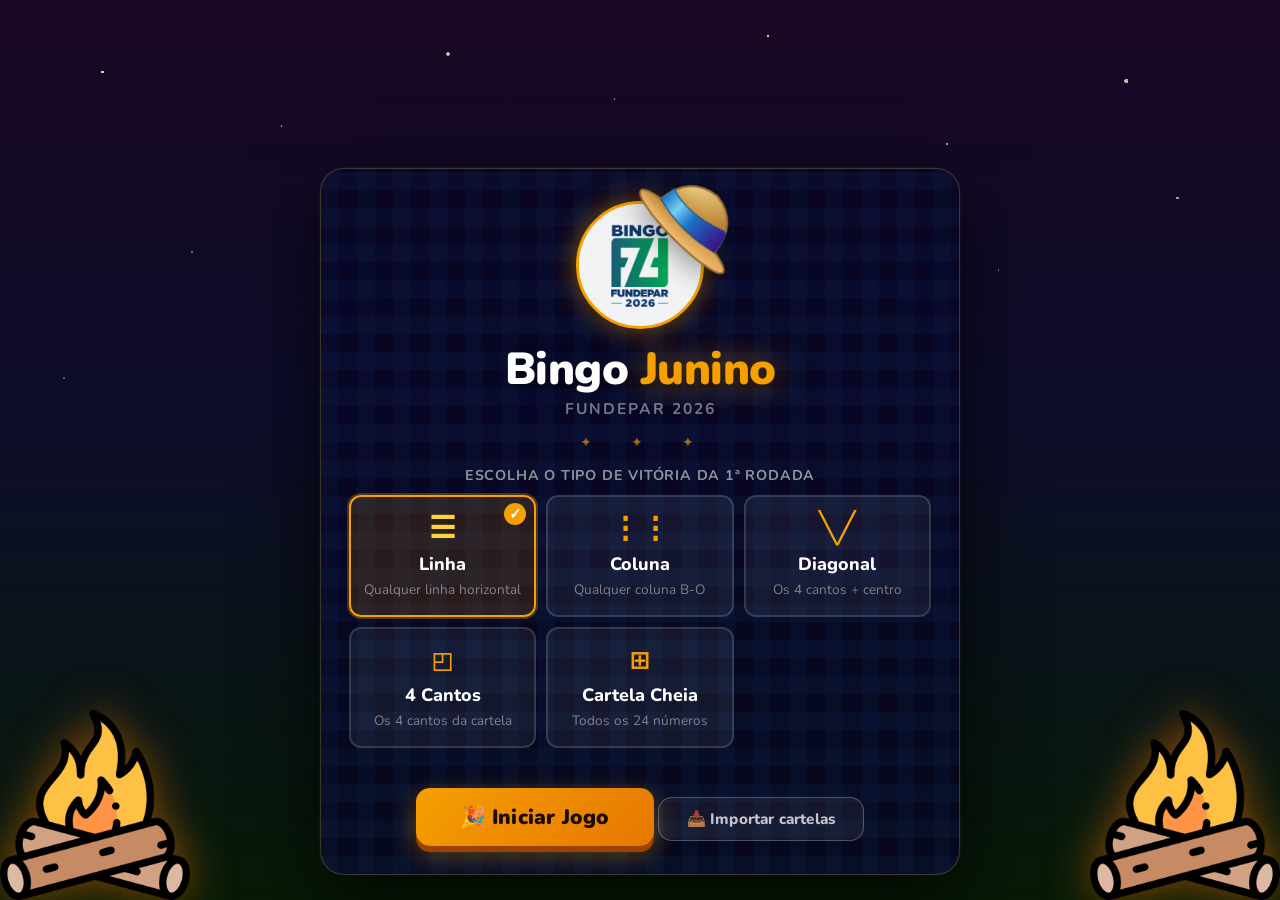
==== commit 3eede41e: "tirando o chapeu do modal escuro" ====
--- a/index.html
+++ b/index.html
@@ -54,30 +54,25 @@
             <div class="start-sep">✦ &ensp; ✦ &ensp; ✦</div>
             <p class="start-choose">Escolha o tipo de vitória da 1ª rodada</p>
             <div class="win-type-grid">
-                <div class="win-type-card selected" data-tipo="coluna">
+                <div class="win-type-card selected" data-tipo="linha">
+                    <div class="win-type-icon">☰</div>
+                    <div class="win-type-name">Linha</div>
+                    <div class="win-type-desc">Qualquer linha horizontal</div>
+                </div>
+                <div class="win-type-card" data-tipo="coluna">
                     <div class="win-type-icon">⋮⋮</div>
                     <div class="win-type-name">Coluna</div>
                     <div class="win-type-desc">Qualquer coluna B-O</div>
                 </div>
-                <div class="win-type-card" data-tipo="linha">
-                    <div class="win-type-icon">☰</div>
-                    <div class="win-type-name">Linha</div>
-                    <div class="win-type-desc">Qualquer linha horizontal</div>
-                </div>
                 <div class="win-type-card" data-tipo="diagonal">
                     <div class="win-type-icon">╲╱</div>
                     <div class="win-type-name">Diagonal</div>
-                    <div class="win-type-desc">Qualquer diagonal</div>
+                    <div class="win-type-desc">Os 4 cantos + centro</div>
                 </div>
                 <div class="win-type-card" data-tipo="cantos">
                     <div class="win-type-icon">◰</div>
                     <div class="win-type-name">4 Cantos</div>
                     <div class="win-type-desc">Os 4 cantos da cartela</div>
-                </div>
-                <div class="win-type-card" data-tipo="diagonaisX">
-                    <div class="win-type-icon">X</div>
-                    <div class="win-type-name">Diagonais em X</div>
-                    <div class="win-type-desc">Ambas as diagonais</div>
                 </div>
                 <div class="win-type-card" data-tipo="completa">
                     <div class="win-type-icon">⊞</div>
@@ -119,6 +114,8 @@
 
     <main class="sorteador-main">
         <!-- Palco noturno: navegação + bola + sortear -->
+        <div class="hero-stage-wrap">
+            
         <div class="hero-stage">
             <img class="stage-fire fire-left" src="assets/3153859.png">
             <img class="stage-fire fire-right" src="assets/3153859.png">
@@ -136,7 +133,7 @@
             </div>
 
             <div style="text-align:center; margin: 1px 0 12px;">
-                <span id="roundTipoBadge" class="round-tipo-badge">🏆 Diagonal</span>
+                <button id="roundTipoBadge" class="round-tipo-badge" type="button" title="Clique para alterar o tipo de vitória">🏆 Diagonal</button>
             </div>
 
             <div class="round-premio-ticket" id="roundPremioTicket" style="display:none;">
@@ -161,6 +158,7 @@
                 <button class="btn" id="undoBtn">↩ Desfazer</button>
             </div>
         </div>
+        </div>
 
         <!-- Tabuleiro -->
         <div class="bingo-board-wrapper">
@@ -169,8 +167,8 @@
 
         <!-- Histórico -->
         <div class="history-panel card-panel">
-            <p class="history-title">Pedras sorteadas — em ordem</p>
-            <div class="history-list" id="historyList"></div>
+            <button class="history-toggle" id="historyToggle">👁 Ver pedras sorteadas (0)</button>
+            <div class="history-list collapsed" id="historyList"></div>
         </div>
 
         <!-- Encerrar rodada -->
@@ -184,14 +182,53 @@
 
     </main>
 
-    <!-- Painel flutuante: pódio de vencedores de todas as rodadas -->
+    <!-- Painel flutuante: últimos vencedores -->
     <div class="winners-float" id="winnersFloat">
         <button class="winners-float-header" id="winnersFloatToggle">
-            <span>🏆 Pódio de Vencedores</span>
+            <span>🏆 Últimos Vencedores</span>
             <span class="winners-float-arrow" id="winnersFloatArrow">▾</span>
         </button>
         <div class="winners-float-body" id="winnersFloatBody">
             <div class="podium-list" id="winnersFloatList"></div>
+            <button class="winners-float-seeall" id="winnersFloatSeeAll">Ver todos →</button>
+            <button class="winners-float-manage" id="winnersFloatManageBtn">✏️ Editar vencedores</button>
+        </div>
+    </div>
+
+    <!-- Modal: pódio completo de vencedores -->
+    <div class="modal" id="allWinnersModal">
+        <div class="modal-box">
+            <h2>🏆 Pódio de Vencedores</h2>
+            <p>Vencedores de todas as rodadas</p>
+            <div class="podium-list" id="allWinnersList"></div>
+            <div class="modal-actions">
+                <button class="btn btn-primary" id="allWinnersClose">Fechar</button>
+            </div>
+        </div>
+    </div>
+
+    <!-- Modal: gerenciar vencedores de qualquer rodada -->
+    <div class="modal" id="manageWinnersModal">
+        <div class="modal-box manage-winners-modal-box">
+            <h2>✏️ Gerenciar Vencedores</h2>
+            <p>Edite, adicione ou remova vencedores de qualquer rodada já criada — útil quando esquecem de registrar na hora.</p>
+
+            <div class="manage-winners-round-select">
+                <label for="manageWinnersRodada">Rodada</label>
+                <select id="manageWinnersRodada"></select>
+            </div>
+
+            <div class="manage-winners-list" id="manageWinnersList"></div>
+
+            <div class="manage-winners-add">
+                <input type="text" id="manageWinnersAddName" class="modal-input manage-winners-input manage-winners-name" placeholder="Nome do vencedor" maxlength="40">
+                <input type="number" id="manageWinnersAddSerial" class="modal-input manage-winners-input manage-winners-serial" placeholder="Nº cartela (opcional)" min="1" max="500">
+                <button class="btn btn-primary btn-sm" id="manageWinnersAddBtn">+ Adicionar</button>
+            </div>
+
+            <div class="modal-actions">
+                <button class="btn btn-primary" id="manageWinnersClose">Fechar</button>
+            </div>
         </div>
     </div>
 
@@ -206,10 +243,12 @@
             </label>
 
             <div class="settings-section">
-                <label for="premioInput">🎁 Prêmio da rodada <span id="premioRodadaLabel">1</span></label>
-                <div class="settings-row">
-                    <input type="text" id="premioInput" class="modal-input premio-input" placeholder="Ex: Caixa de paçoca" maxlength="60">
-                    <button class="btn btn-primary btn-sm" id="premioSave">Salvar</button>
+                <label>🎁 Prêmios por rodada</label>
+                <p class="settings-hint">Defina o prêmio de cada rodada com antecedência, mesmo antes dela começar. Edite, adicione ou remova quando quiser.</p>
+                <div class="premios-list" id="premiosList"></div>
+                <div class="settings-row premio-add-row">
+                    <input type="number" id="premioAddRoundInput" class="modal-input premio-add-input" min="1" placeholder="Nº da rodada">
+                    <button class="btn btn-secondary btn-sm" id="premioAddRoundBtn">+ Adicionar rodada</button>
                 </div>
             </div>
 
@@ -297,6 +336,15 @@
                         <button class="btn-draw tie-break-draw-btn" id="tieBreakDrawBtn">CLIQUE AQUI PARA SORTEAR</button>
                     </div>
                     <div class="tie-break-summary" id="tieBreakSummary">Nenhuma pedra sorteada ainda.</div>
+
+                    <div class="tie-break-winner-box" id="tieBreakWinnerBox" style="display:none;">
+                        <div class="tie-break-winner-label">🏅 Maior pedra: <strong id="tieBreakWinnerBall">-</strong></div>
+                        <div class="winner-name-box">
+                            <input type="text" id="tieBreakWinnerName" class="modal-input winner-name-input" placeholder="Nome do vencedor do desempate" maxlength="40">
+                            <button class="btn btn-primary btn-sm" id="tieBreakWinnerSave">Definir Vencedor</button>
+                        </div>
+                        <p class="tie-break-winner-status" id="tieBreakWinnerStatus" style="display:none;"></p>
+                    </div>
                 </div>
 
                 <div class="tie-break-camera">
@@ -341,16 +389,60 @@
             </div>
 
             <div class="win-type-grid">
+                <div class="win-type-card" data-tipo="linha">
+                    <div class="win-type-icon">☰</div>
+                    <div class="win-type-name">Linha</div>
+                    <div class="win-type-desc">Qualquer linha horizontal completa</div>
+                </div>
                 <div class="win-type-card" data-tipo="coluna">
                     <div class="win-type-icon">⋮⋮</div>
                     <div class="win-type-name">Coluna</div>
                     <div class="win-type-desc">Qualquer coluna B, I, N, G ou O completa</div>
                 </div>
+                <div class="win-type-card" data-tipo="diagonal">
+                    <div class="win-type-icon">╲╱</div>
+                    <div class="win-type-name">Diagonal</div>
+                    <div class="win-type-desc">Os 4 cantos + centro formam uma diagonal</div>
+                </div>
+                <div class="win-type-card" data-tipo="cantos">
+                    <div class="win-type-icon">◰</div>
+                    <div class="win-type-name">4 Cantos</div>
+                    <div class="win-type-desc">Os 4 cantos da cartela sorteados</div>
+                </div>
+                <div class="win-type-card" data-tipo="completa">
+                    <div class="win-type-icon">⊞</div>
+                    <div class="win-type-name">Cartela Cheia</div>
+                    <div class="win-type-desc">Todos os 24 números da cartela sorteados</div>
+                </div>
+            </div>
+
+            <div class="modal-actions">
+                <button class="btn btn-primary" id="createRoundConfirm">🚀 Iniciar Rodada</button>
+                <button class="btn btn-secondary" id="createRoundCancel">Cancelar</button>
+            </div>
+        </div>
+    </div>
+
+    <!-- Modal: alterar tipo de vitória da rodada atual -->
+    <div class="modal" id="changeTipoModal">
+        <div class="modal-box create-round-modal-box">
+            <div class="create-round-header">
+                <div class="create-round-icon">✏️</div>
+                <h2>Alterar Tipo de Vitória</h2>
+                <p>Vale a partir do próximo sorteio desta rodada</p>
+            </div>
+
+            <div class="win-type-grid">
                 <div class="win-type-card" data-tipo="linha">
                     <div class="win-type-icon">☰</div>
                     <div class="win-type-name">Linha</div>
                     <div class="win-type-desc">Qualquer linha horizontal completa</div>
                 </div>
+                <div class="win-type-card" data-tipo="coluna">
+                    <div class="win-type-icon">⋮⋮</div>
+                    <div class="win-type-name">Coluna</div>
+                    <div class="win-type-desc">Qualquer coluna B, I, N, G ou O completa</div>
+                </div>
                 <div class="win-type-card" data-tipo="diagonal">
                     <div class="win-type-icon">╲╱</div>
                     <div class="win-type-name">Diagonal</div>
@@ -366,16 +458,11 @@
                     <div class="win-type-name">Cartela Cheia</div>
                     <div class="win-type-desc">Todos os 24 números da cartela sorteados</div>
                 </div>
-                <div class="win-type-card" data-tipo="diagonaisX">
-                    <div class="win-type-icon">X</div>
-                    <div class="win-type-name">Diagonais em X</div>
-                    <div class="win-type-desc">Ambas as diagonais</div>
-                </div>
-            </div>
-
-            <div class="modal-actions">
-                <button class="btn btn-primary" id="createRoundConfirm">🚀 Iniciar Rodada</button>
-                <button class="btn btn-secondary" id="createRoundCancel">Cancelar</button>
+            </div>
+
+            <div class="modal-actions">
+                <button class="btn btn-primary" id="changeTipoConfirm">✅ Salvar</button>
+                <button class="btn btn-secondary" id="changeTipoCancel">Cancelar</button>
             </div>
         </div>
     </div>
--- a/css/sorteador.css
+++ b/css/sorteador.css
@@ -107,10 +107,10 @@
 /* Ticket de prêmio da rodada — visualmente separado do tipo de vitória */
 .round-premio-ticket {
     display: flex;
-    align-items: center;
+    align-items: flex-start;
     justify-content: center;
     gap: 10px;
-    max-width: 360px;
+    max-width: 460px;
     margin: 0 auto 18px;
     background: repeating-linear-gradient(135deg, #2E7D32 0px, #2E7D32 10px, #388E3C 10px, #388E3C 20px);
     border: 2px dashed #FFD43B;
@@ -123,14 +123,18 @@
 .round-premio-ticket-icon {
     font-size: 1.65rem;
     flex-shrink: 0;
+    margin-top: 1px;
 }
 
 .round-premio-ticket-text {
+    display: block;
     color: #fff;
     font-weight: 900;
     font-size: 1.24rem;
+    line-height: 1.4;
     letter-spacing: 0.3px;
     text-shadow: 0 1px 3px rgba(0,0,0,0.5);
+    text-align: left;
 }
 
 /* ── Bola atual ───────────────────────────────── */
@@ -299,6 +303,84 @@
     border-radius: 8px;
 }
 
+.premios-list {
+    max-height: 280px;
+    overflow-y: auto;
+    display: flex;
+    flex-direction: column;
+    gap: 12px;
+    margin-bottom: 10px;
+    padding-right: 2px;
+}
+.premio-round-group {
+    display: flex;
+    flex-direction: column;
+    gap: 6px;
+    padding-bottom: 8px;
+    border-bottom: 1px solid var(--borda-suave);
+}
+.premio-round-header {
+    display: flex;
+    align-items: center;
+    justify-content: space-between;
+    gap: 8px;
+}
+.premio-row-label {
+    flex-shrink: 0;
+    font-size: 0.92rem;
+    font-weight: 700;
+    color: var(--texto-suave);
+}
+.premio-row-add {
+    flex-shrink: 0;
+    background: none;
+    border: none;
+    font-size: 0.95rem;
+    line-height: 1;
+    cursor: pointer;
+    padding: 4px 8px;
+    border-radius: 6px;
+    color: var(--primario);
+    transition: background 0.15s, color 0.15s;
+}
+.premio-row-add:hover { background: rgba(84,63,219,0.12); color: var(--primario-dark); }
+
+.premio-items {
+    display: flex;
+    flex-direction: column;
+    gap: 6px;
+}
+.premio-row {
+    display: flex;
+    align-items: center;
+    gap: 8px;
+}
+.premio-row-remove {
+    flex-shrink: 0;
+    background: none;
+    border: none;
+    font-size: 1.05rem;
+    line-height: 1;
+    cursor: pointer;
+    padding: 6px;
+    border-radius: 6px;
+    color: var(--texto-suave);
+    transition: background 0.15s, color 0.15s;
+}
+.premio-row-remove:hover { background: rgba(214,51,108,0.12); color: #D6336C; }
+
+.premio-add-row { margin-top: 4px; }
+.premio-add-input {
+    flex: 0 0 120px;
+    width: auto;
+    margin-top: 0;
+    padding: 10px 12px;
+    font-size: 1rem;
+    letter-spacing: 0;
+    text-align: left;
+    border-radius: 8px;
+}
+
 /* Modo "sorteio físico": esconde só o botão de sortear, mantém o resto do palco */
 body.hide-sortear .draw-section { display: none; }
 
@@ -415,12 +497,37 @@
     margin-bottom: 10px;
 }
 
+.history-toggle {
+    display: flex;
+    align-items: center;
+    gap: 6px;
+    width: 100%;
+    background: none;
+    border: none;
+    padding: 0;
+    margin-bottom: 8px;
+    font-family: 'Nunito', sans-serif;
+    font-size: 0.85rem;
+    font-weight: 700;
+    color: var(--texto-suave);
+    text-transform: uppercase;
+    letter-spacing: 0.8px;
+    cursor: pointer;
+    text-align: left;
+}
+
+.history-toggle:hover { color: var(--primario-dark); }
+
 .history-list {
     display: flex;
     flex-wrap: wrap;
     gap: 4px;
     min-height: 24px;
-}
+    max-height: 180px;
+    overflow-y: auto;
+}
+
+.history-list.collapsed { display: none; }
 
 .history-chip {
     padding: 3px 10px;
@@ -466,12 +573,12 @@
 /* ── Modal resultado: miniatura da cartela vencedora ── */
 
 .result-modal-box {
-    max-width: 400px !important;
+    max-width: 520px !important;
 }
 
 .result-card-thumb {
     margin: 14px 0 4px;
-    max-width: 260px;
+    max-width: 380px;
     margin-left: auto;
     margin-right: auto;
 }
@@ -484,9 +591,9 @@
 
 .result-card-letter {
     text-align: center;
-    font-size: 1.06rem;
-    font-weight: 900;
-    padding: 4px 0;
+    font-size: 1.5rem;
+    font-weight: 900;
+    padding: 6px 0;
     color: #fff;
     border-radius: 6px 6px 0 0;
 }
@@ -510,9 +617,9 @@
     display: flex;
     align-items: center;
     justify-content: center;
-    font-size: 1.12rem;
-    font-weight: 900;
-    min-height: 40px;
+    font-size: 1.6rem;
+    font-weight: 900;
+    min-height: 58px;
     border-right: 1px solid var(--borda-suave);
     border-bottom: 1px solid var(--borda-suave);
     color: var(--texto-suave);
@@ -574,6 +681,20 @@
     pointer-events: none;
 }
 
+/* Faixa de bandeirinhas juninas separando o header escuro do conteúdo claro */
+.tie-break-header::after {
+    content: '';
+    position: absolute;
+    bottom: -1px;
+    left: 0;
+    right: 0;
+    height: 22px;
+    background-image: url("data:image/svg+xml,%3Csvg xmlns='http://www.w3.org/2000/svg' viewBox='0 0 420 62'%3E%3Cpath d='M0,16 Q35,9 70,16 Q105,23 140,16 Q175,9 210,16 Q245,23 280,16 Q315,9 350,16 Q385,23 420,16' stroke='%234A2912' stroke-width='1.8' fill='none'/%3E%3Cpolygon points='21,14 49,14 35,50' fill='%23E09200' stroke='%239A6400' stroke-width='0.5'/%3E%3Cpolygon points='91,14 119,14 105,50' fill='%23E67700' stroke='%23A04D00' stroke-width='0.5'/%3E%3Cpolygon points='161,14 189,14 175,50' fill='%232B8A3E' stroke='%231A5C29' stroke-width='0.5'/%3E%3Cpolygon points='231,14 259,14 245,50' fill='%237048E8' stroke='%234C32A8' stroke-width='0.5'/%3E%3Cpolygon points='301,14 329,14 315,50' fill='%231971C2' stroke='%230D4F8A' stroke-width='0.5'/%3E%3Cpolygon points='371,14 399,14 385,50' fill='%230a8cad' stroke='%2306647d' stroke-width='0.5'/%3E%3C/svg%3E");
+    background-repeat: repeat-x;
+    background-position: top left;
+    background-size: 140px 22px;
+}
+
 .tie-break-icon {
     font-size: 2.4rem;
     line-height: 1;
@@ -604,7 +725,10 @@
 .tie-break-camera {
     border: 1px solid var(--borda);
     border-radius: 14px;
-    background: var(--bg);
+    background:
+        repeating-linear-gradient(0deg,  rgba(230,119,0,0.05) 0 18px, transparent 18px 36px),
+        repeating-linear-gradient(90deg, rgba(230,119,0,0.05) 0 18px, transparent 18px 36px),
+        var(--bg);
     padding: 18px;
 }
 
@@ -691,6 +815,54 @@
     font-size: 1.03rem;
 }
 
+.tie-break-winner-box {
+    display: flex;
+    flex-direction: column;
+    align-items: stretch;
+    gap: 10px;
+    width: 100%;
+    margin-top: 18px;
+    padding: 14px 16px;
+    background: repeating-linear-gradient(135deg, #2E7D32 0px, #2E7D32 10px, #388E3C 10px, #388E3C 20px);
+    border: 2px dashed #FFD43B;
+    border-radius: 14px;
+    box-shadow: 0 4px 14px rgba(0,0,0,0.3);
+    transform: rotate(-0.6deg);
+}
+
+.tie-break-winner-label {
+    color: #fff;
+    font-size: 1.02rem;
+    font-weight: 800;
+    text-shadow: 0 1px 3px rgba(0,0,0,0.5);
+}
+
+.tie-break-winner-label strong {
+    color: #FFE066;
+    font-size: 1.15rem;
+}
+
+.tie-break-winner-box .winner-name-box { margin-top: 0; align-items: center; }
+
+.tie-break-winner-box .winner-name-input {
+    background: #fff;
+}
+
+.tie-break-winner-box #tieBreakWinnerSave {
+    align-self: center;
+    flex-shrink: 0;
+    padding: 9px 14px;
+    font-size: 0.88rem;
+}
+
+.tie-break-winner-status {
+    color: #FFE066;
+    font-weight: 900;
+    font-size: 0.97rem;
+    text-shadow: 0 1px 3px rgba(0,0,0,0.5);
+    margin: 0 !important;
+}
+
 .tie-break-camera {
     display: flex;
     flex-direction: column;
@@ -935,6 +1107,10 @@
     font-size: 0.85rem;
     color: var(--texto-suave);
     font-weight: 700;
+}
+
+.winners-rank-tiebreak {
+    color: #E67700;
 }
 
 /* ── Painel flutuante: ranking de vencedores ───── */
@@ -982,6 +1158,34 @@
     overflow-y: auto;
 }
 
+.winners-float-seeall,
+.winners-float-manage {
+    display: block;
+    width: 100%;
+    margin-top: 6px;
+    background: none;
+    border: none;
+    border-top: 1px solid var(--borda-suave);
+    padding-top: 8px;
+    font-family: 'Nunito', sans-serif;
+    font-size: 0.89rem;
+    font-weight: 800;
+    color: var(--primario);
+    cursor: pointer;
+    text-align: right;
+}
+
+.winners-float-manage {
+    text-align: center;
+    margin-top: 4px;
+    border-top: none;
+}
+
+.winners-float-seeall:hover,
+.winners-float-manage:hover { color: var(--primario-dark); }
+
+#allWinnersList { max-height: 360px; overflow-y: auto; margin: 14px 0; }
+
 .podium-list {
     display: flex;
     flex-direction: column;
@@ -1022,6 +1226,98 @@
     .winners-float { width: 220px; bottom: 10px; right: 10px; }
     .winners-float-body { max-height: 160px; }
 }
+
+/* ── Modal gerenciar vencedores ─────────────────── */
+
+.manage-winners-modal-box {
+    max-width: 480px !important;
+    text-align: left;
+}
+.manage-winners-modal-box h2,
+.manage-winners-modal-box p { text-align: center; }
+
+.manage-winners-round-select {
+    display: flex;
+    align-items: center;
+    gap: 10px;
+    margin: 14px 0 10px;
+}
+.manage-winners-round-select label {
+    font-weight: 800;
+    color: var(--texto);
+    font-size: 0.97rem;
+}
+.manage-winners-round-select select {
+    flex: 1;
+    padding: 8px 10px;
+    border: 2px solid var(--borda);
+    border-radius: 8px;
+    font-family: 'Nunito', sans-serif;
+    font-size: 1rem;
+    font-weight: 700;
+    color: var(--texto);
+}
+
+.manage-winners-list {
+    max-height: 260px;
+    overflow-y: auto;
+    display: flex;
+    flex-direction: column;
+    gap: 8px;
+    margin-bottom: 10px;
+    padding-right: 2px;
+}
+
+.manage-winners-empty {
+    color: var(--texto-suave);
+    font-size: 0.94rem;
+    font-style: italic;
+    text-align: center;
+    padding: 10px 0;
+}
+
+.manage-winners-row {
+    display: flex;
+    align-items: center;
+    gap: 8px;
+}
+
+.manage-winners-input {
+    width: auto;
+    margin-top: 0;
+    padding: 9px 10px;
+    font-size: 1rem;
+    letter-spacing: 0;
+    text-align: left;
+    border-radius: 8px;
+}
+.manage-winners-name { flex: 1.6; }
+.manage-winners-serial { flex: 1; }
+
+.manage-winners-remove {
+    flex-shrink: 0;
+    background: none;
+    border: none;
+    font-size: 1.05rem;
+    line-height: 1;
+    cursor: pointer;
+    padding: 6px;
+    border-radius: 6px;
+    color: var(--texto-suave);
+    transition: background 0.15s, color 0.15s;
+}
+.manage-winners-remove:hover { background: rgba(214,51,108,0.12); color: #D6336C; }
+
+.manage-winners-add {
+    display: flex;
+    gap: 8px;
+    flex-wrap: wrap;
+    margin-top: 4px;
+    padding-top: 12px;
+    border-top: 1px solid var(--borda-suave);
+}
+.manage-winners-add .manage-winners-name { flex: 1.6; }
+.manage-winners-add .manage-winners-serial { flex: 1; }
 
 /* ── Modal criar rodada ───────────────────────── */
 
@@ -1420,5 +1716,5 @@
     .start-card { max-width: 640px; }
     .win-type-grid { grid-template-columns: repeat(3, 1fr); }
     .create-round-modal-box { max-width: 760px !important; }
-    .result-modal-box { max-width: 440px !important; }
-}
+    .result-modal-box { max-width: 560px !important; }
+}
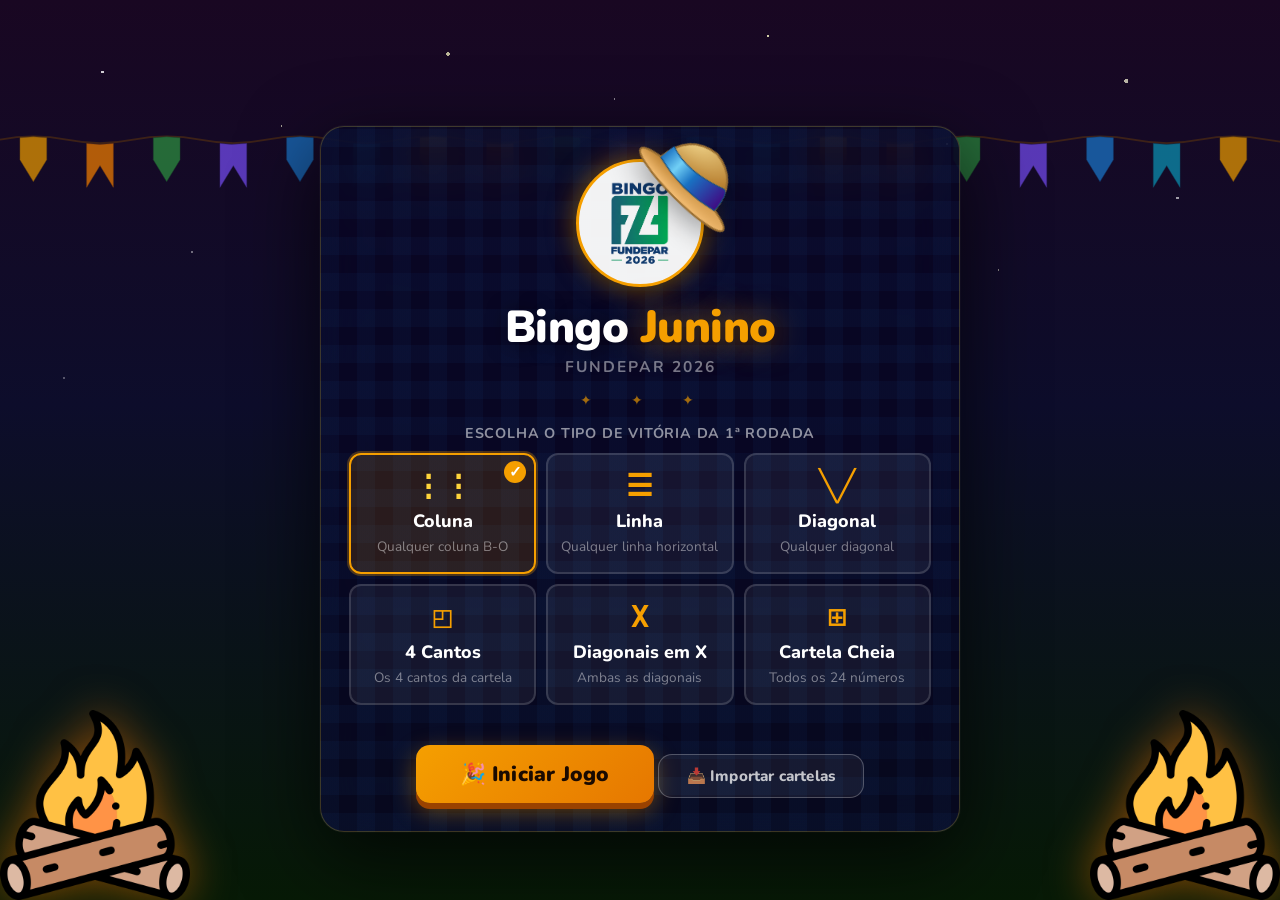
==== commit 3ab93e72: "feat: trocar tabela de vencedores e pedras sorteadas de lugar e multiplos prêmios por rodada" ====
--- a/index.html
+++ b/index.html
@@ -54,25 +54,30 @@
             <div class="start-sep">✦ &ensp; ✦ &ensp; ✦</div>
             <p class="start-choose">Escolha o tipo de vitória da 1ª rodada</p>
             <div class="win-type-grid">
-                <div class="win-type-card selected" data-tipo="linha">
+                <div class="win-type-card selected" data-tipo="coluna">
+                    <div class="win-type-icon">⋮⋮</div>
+                    <div class="win-type-name">Coluna</div>
+                    <div class="win-type-desc">Qualquer coluna B-O</div>
+                </div>
+                <div class="win-type-card" data-tipo="linha">
                     <div class="win-type-icon">☰</div>
                     <div class="win-type-name">Linha</div>
                     <div class="win-type-desc">Qualquer linha horizontal</div>
                 </div>
-                <div class="win-type-card" data-tipo="coluna">
-                    <div class="win-type-icon">⋮⋮</div>
-                    <div class="win-type-name">Coluna</div>
-                    <div class="win-type-desc">Qualquer coluna B-O</div>
-                </div>
                 <div class="win-type-card" data-tipo="diagonal">
                     <div class="win-type-icon">╲╱</div>
                     <div class="win-type-name">Diagonal</div>
-                    <div class="win-type-desc">Os 4 cantos + centro</div>
+                    <div class="win-type-desc">Qualquer diagonal</div>
                 </div>
                 <div class="win-type-card" data-tipo="cantos">
                     <div class="win-type-icon">◰</div>
                     <div class="win-type-name">4 Cantos</div>
                     <div class="win-type-desc">Os 4 cantos da cartela</div>
+                </div>
+                <div class="win-type-card" data-tipo="diagonaisX">
+                    <div class="win-type-icon">X</div>
+                    <div class="win-type-name">Diagonais em X</div>
+                    <div class="win-type-desc">Ambas as diagonais</div>
                 </div>
                 <div class="win-type-card" data-tipo="completa">
                     <div class="win-type-icon">⊞</div>
@@ -114,8 +119,6 @@
 
     <main class="sorteador-main">
         <!-- Palco noturno: navegação + bola + sortear -->
-        <div class="hero-stage-wrap">
-            
         <div class="hero-stage">
             <img class="stage-fire fire-left" src="assets/3153859.png">
             <img class="stage-fire fire-right" src="assets/3153859.png">
@@ -133,12 +136,7 @@
             </div>
 
             <div style="text-align:center; margin: 1px 0 12px;">
-                <button id="roundTipoBadge" class="round-tipo-badge" type="button" title="Clique para alterar o tipo de vitória">🏆 Diagonal</button>
-            </div>
-
-            <div class="round-premio-ticket" id="roundPremioTicket" style="display:none;">
-                <span class="round-premio-ticket-icon">🎁</span>
-                <span class="round-premio-ticket-text" id="roundPremioText"></span>
+                <span id="roundTipoBadge" class="round-tipo-badge">🏆 Diagonal</span>
             </div>
 
             <div class="current-ball-wrapper">
@@ -158,18 +156,17 @@
                 <button class="btn" id="undoBtn">↩ Desfazer</button>
             </div>
         </div>
-        </div>
 
         <!-- Tabuleiro -->
         <div class="bingo-board-wrapper">
             <div class="bingo-board" id="bingoBoard"></div>
         </div>
 
-        <!-- Histórico -->
-        <div class="history-panel card-panel">
-            <button class="history-toggle" id="historyToggle">👁 Ver pedras sorteadas (0)</button>
-            <div class="history-list collapsed" id="historyList"></div>
-        </div>
+        <!-- Pódio fixo no fluxo da página -->
+        <section class="podium-panel card-panel" aria-labelledby="podiumTitle">
+            <p class="podium-title" id="podiumTitle">🏆 Pódio de Vencedores</p>
+            <div class="podium-list" id="winnersPodiumList"></div>
+        </section>
 
         <!-- Encerrar rodada -->
         <div class="end-round-section">
@@ -182,55 +179,27 @@
 
     </main>
 
-    <!-- Painel flutuante: últimos vencedores -->
-    <div class="winners-float" id="winnersFloat">
-        <button class="winners-float-header" id="winnersFloatToggle">
-            <span>🏆 Últimos Vencedores</span>
-            <span class="winners-float-arrow" id="winnersFloatArrow">▾</span>
+    <!-- Painel flutuante e recolhível: histórico de pedras -->
+    <aside class="history-float" id="historyFloat">
+        <button
+            class="history-float-header"
+            id="historyFloatToggle"
+            type="button"
+            aria-expanded="true"
+            aria-controls="historyFloatBody"
+        >
+            <span>
+                🎱 Pedras sorteadas
+                <span class="history-float-count" id="historyFloatCount">(0)</span>
+            </span>
+
+            <span class="history-float-arrow" aria-hidden="true">▾</span>
         </button>
-        <div class="winners-float-body" id="winnersFloatBody">
-            <div class="podium-list" id="winnersFloatList"></div>
-            <button class="winners-float-seeall" id="winnersFloatSeeAll">Ver todos →</button>
-            <button class="winners-float-manage" id="winnersFloatManageBtn">✏️ Editar vencedores</button>
-        </div>
-    </div>
-
-    <!-- Modal: pódio completo de vencedores -->
-    <div class="modal" id="allWinnersModal">
-        <div class="modal-box">
-            <h2>🏆 Pódio de Vencedores</h2>
-            <p>Vencedores de todas as rodadas</p>
-            <div class="podium-list" id="allWinnersList"></div>
-            <div class="modal-actions">
-                <button class="btn btn-primary" id="allWinnersClose">Fechar</button>
-            </div>
-        </div>
-    </div>
-
-    <!-- Modal: gerenciar vencedores de qualquer rodada -->
-    <div class="modal" id="manageWinnersModal">
-        <div class="modal-box manage-winners-modal-box">
-            <h2>✏️ Gerenciar Vencedores</h2>
-            <p>Edite, adicione ou remova vencedores de qualquer rodada já criada — útil quando esquecem de registrar na hora.</p>
-
-            <div class="manage-winners-round-select">
-                <label for="manageWinnersRodada">Rodada</label>
-                <select id="manageWinnersRodada"></select>
-            </div>
-
-            <div class="manage-winners-list" id="manageWinnersList"></div>
-
-            <div class="manage-winners-add">
-                <input type="text" id="manageWinnersAddName" class="modal-input manage-winners-input manage-winners-name" placeholder="Nome do vencedor" maxlength="40">
-                <input type="number" id="manageWinnersAddSerial" class="modal-input manage-winners-input manage-winners-serial" placeholder="Nº cartela (opcional)" min="1" max="500">
-                <button class="btn btn-primary btn-sm" id="manageWinnersAddBtn">+ Adicionar</button>
-            </div>
-
-            <div class="modal-actions">
-                <button class="btn btn-primary" id="manageWinnersClose">Fechar</button>
-            </div>
-        </div>
-    </div>
+
+        <div class="history-float-body" id="historyFloatBody">
+            <div class="history-list" id="historyList"></div>
+        </div>
+    </aside>
 
     <!-- Modal: configurações -->
     <div class="modal" id="settingsModal">
@@ -243,12 +212,32 @@
             </label>
 
             <div class="settings-section">
-                <label>🎁 Prêmios por rodada</label>
-                <p class="settings-hint">Defina o prêmio de cada rodada com antecedência, mesmo antes dela começar. Edite, adicione ou remova quando quiser.</p>
+                <label>
+                    🎁 Prêmios da rodada <span id="premioRodadaLabel">1</span>
+                </label>
+
+                <p class="settings-hint">
+                    Cadastre todos os prêmios que serão entregues nesta rodada.
+                </p>
+
                 <div class="premios-list" id="premiosList"></div>
+
                 <div class="settings-row premio-add-row">
-                    <input type="number" id="premioAddRoundInput" class="modal-input premio-add-input" min="1" placeholder="Nº da rodada">
-                    <button class="btn btn-secondary btn-sm" id="premioAddRoundBtn">+ Adicionar rodada</button>
+                    <input
+                        type="text"
+                        id="premioInput"
+                        class="modal-input premio-input"
+                        placeholder="Ex: Caixa de paçoca"
+                        maxlength="60"
+                    >
+
+                    <button
+                        type="button"
+                        class="btn btn-primary btn-sm"
+                        id="premioAdd"
+                    >
+                        + Adicionar
+                    </button>
                 </div>
             </div>
 
@@ -302,8 +291,29 @@
             <p id="resultMessage"></p>
             <div class="result-card-thumb" id="resultCardThumb" style="display:none;"></div>
             <div class="winner-name-box" id="winnerNameBox" style="display:none;">
-                <input type="text" id="winnerNameInput" class="modal-input winner-name-input" placeholder="Nome do vencedor" maxlength="40">
-                <button class="btn btn-primary btn-sm" id="winnerNameSave">Salvar</button>
+                <input
+                    type="text"
+                    id="winnerNameInput"
+                    class="modal-input winner-name-input"
+                    placeholder="Nome do vencedor"
+                    maxlength="40"
+                >
+
+                <select
+                    id="winnerPrizeSelect"
+                    class="winner-prize-select"
+                    aria-label="Prêmio do vencedor"
+                >
+                    <option value="">Sem prêmio associado</option>
+                </select>
+
+                <button
+                    type="button"
+                    class="btn btn-primary btn-sm"
+                    id="winnerNameSave"
+                >
+                    Salvar vencedor
+                </button>
             </div>
             <div class="winners-rank" id="winnersRank" style="display:none;">
                 <div class="winners-rank-title">🏅 Vencedores da rodada</div>
@@ -336,15 +346,6 @@
                         <button class="btn-draw tie-break-draw-btn" id="tieBreakDrawBtn">CLIQUE AQUI PARA SORTEAR</button>
                     </div>
                     <div class="tie-break-summary" id="tieBreakSummary">Nenhuma pedra sorteada ainda.</div>
-
-                    <div class="tie-break-winner-box" id="tieBreakWinnerBox" style="display:none;">
-                        <div class="tie-break-winner-label">🏅 Maior pedra: <strong id="tieBreakWinnerBall">-</strong></div>
-                        <div class="winner-name-box">
-                            <input type="text" id="tieBreakWinnerName" class="modal-input winner-name-input" placeholder="Nome do vencedor do desempate" maxlength="40">
-                            <button class="btn btn-primary btn-sm" id="tieBreakWinnerSave">Definir Vencedor</button>
-                        </div>
-                        <p class="tie-break-winner-status" id="tieBreakWinnerStatus" style="display:none;"></p>
-                    </div>
                 </div>
 
                 <div class="tie-break-camera">
@@ -389,16 +390,16 @@
             </div>
 
             <div class="win-type-grid">
+                <div class="win-type-card" data-tipo="coluna">
+                    <div class="win-type-icon">⋮⋮</div>
+                    <div class="win-type-name">Coluna</div>
+                    <div class="win-type-desc">Qualquer coluna B, I, N, G ou O completa</div>
+                </div>
                 <div class="win-type-card" data-tipo="linha">
                     <div class="win-type-icon">☰</div>
                     <div class="win-type-name">Linha</div>
                     <div class="win-type-desc">Qualquer linha horizontal completa</div>
                 </div>
-                <div class="win-type-card" data-tipo="coluna">
-                    <div class="win-type-icon">⋮⋮</div>
-                    <div class="win-type-name">Coluna</div>
-                    <div class="win-type-desc">Qualquer coluna B, I, N, G ou O completa</div>
-                </div>
                 <div class="win-type-card" data-tipo="diagonal">
                     <div class="win-type-icon">╲╱</div>
                     <div class="win-type-name">Diagonal</div>
@@ -414,55 +415,16 @@
                     <div class="win-type-name">Cartela Cheia</div>
                     <div class="win-type-desc">Todos os 24 números da cartela sorteados</div>
                 </div>
+                <div class="win-type-card" data-tipo="diagonaisX">
+                    <div class="win-type-icon">X</div>
+                    <div class="win-type-name">Diagonais em X</div>
+                    <div class="win-type-desc">Ambas as diagonais</div>
+                </div>
             </div>
 
             <div class="modal-actions">
                 <button class="btn btn-primary" id="createRoundConfirm">🚀 Iniciar Rodada</button>
                 <button class="btn btn-secondary" id="createRoundCancel">Cancelar</button>
-            </div>
-        </div>
-    </div>
-
-    <!-- Modal: alterar tipo de vitória da rodada atual -->
-    <div class="modal" id="changeTipoModal">
-        <div class="modal-box create-round-modal-box">
-            <div class="create-round-header">
-                <div class="create-round-icon">✏️</div>
-                <h2>Alterar Tipo de Vitória</h2>
-                <p>Vale a partir do próximo sorteio desta rodada</p>
-            </div>
-
-            <div class="win-type-grid">
-                <div class="win-type-card" data-tipo="linha">
-                    <div class="win-type-icon">☰</div>
-                    <div class="win-type-name">Linha</div>
-                    <div class="win-type-desc">Qualquer linha horizontal completa</div>
-                </div>
-                <div class="win-type-card" data-tipo="coluna">
-                    <div class="win-type-icon">⋮⋮</div>
-                    <div class="win-type-name">Coluna</div>
-                    <div class="win-type-desc">Qualquer coluna B, I, N, G ou O completa</div>
-                </div>
-                <div class="win-type-card" data-tipo="diagonal">
-                    <div class="win-type-icon">╲╱</div>
-                    <div class="win-type-name">Diagonal</div>
-                    <div class="win-type-desc">Os 4 cantos + centro formam uma diagonal</div>
-                </div>
-                <div class="win-type-card" data-tipo="cantos">
-                    <div class="win-type-icon">◰</div>
-                    <div class="win-type-name">4 Cantos</div>
-                    <div class="win-type-desc">Os 4 cantos da cartela sorteados</div>
-                </div>
-                <div class="win-type-card" data-tipo="completa">
-                    <div class="win-type-icon">⊞</div>
-                    <div class="win-type-name">Cartela Cheia</div>
-                    <div class="win-type-desc">Todos os 24 números da cartela sorteados</div>
-                </div>
-            </div>
-
-            <div class="modal-actions">
-                <button class="btn btn-primary" id="changeTipoConfirm">✅ Salvar</button>
-                <button class="btn btn-secondary" id="changeTipoCancel">Cancelar</button>
             </div>
         </div>
     </div>
--- a/css/theme.css
+++ b/css/theme.css
@@ -93,12 +93,13 @@
 .bandeirinhas {
     display: block;
     width: 100%;
-    height: 89px;
+    height: 92px;
     margin-bottom: -4px;
     background-image: url("data:image/svg+xml,%3Csvg xmlns='http://www.w3.org/2000/svg' viewBox='0 0 420 62'%3E%3Cpath d='M0,16 Q35,9 70,16 Q105,23 140,16 Q175,9 210,16 Q245,23 280,16 Q315,9 350,16 Q385,23 420,16' stroke='%234A2912' stroke-width='1.8' fill='none'/%3E%3Cpolygon points='21,14 35,13 49,14 49,37 35,60 21,37' fill='%23E09200' stroke='%239A6400' stroke-width='0.5'/%3E%3Cpolygon points='91,20 105,21 119,20 119,66 105,43 91,66' fill='%23E67700' stroke='%23A04D00' stroke-width='0.5'/%3E%3Cpolygon points='161,14 175,13 189,14 189,37 175,60 161,37' fill='%232B8A3E' stroke='%231A5C29' stroke-width='0.5'/%3E%3Cpolygon points='231,20 243,21 259,20 259,66 245,43 231,66' fill='%237048E8' stroke='%234C32A8' stroke-width='0.5'/%3E%3Cpolygon points='301,14 315,13 329,14 329,37 315,60 301,37' fill='%231971C2' stroke='%230D4F8A' stroke-width='0.5'/%3E%3Cpolygon points='371,20 385,21 399,20 399,66 385,43 371,66' fill='%230a8cad' stroke='%2306647d' stroke-width='0.5'/%3E%3C/svg%3E");
     background-repeat: repeat-x;
     background-position: bottom left;
     background-size: 400px 128px;
+    position: absolute;
     z-index: 0;
     opacity: 75%;
 }
@@ -109,19 +110,20 @@
     display: flex;
     align-items: center;
     justify-content: center;
-    gap:2px;
-    padding: 6px 24px 10px;
+    gap: 14px;
+    padding: 16px 24px 20px;
     z-index: 2;
 }
 
 .logo-container {
-    width: 108px;
-    height: 108px;
+    width: 128px;
+    height: 128px;
     display: flex;
     align-items: center;
     justify-content: center;
     flex-shrink: 0;
     z-index: 2;
+    margin-top: 50px;
 }
 
 .logo-container img {
@@ -131,7 +133,8 @@
 }
 
 .page-title {
-    font-size: 3em;
+    margin-top: 50px;
+    font-size: 3.2rem;
     font-weight: 900;
     color: var(--primario-dark);
     letter-spacing: -0.3px;
--- a/css/sorteador.css
+++ b/css/sorteador.css
@@ -102,39 +102,6 @@
     border-radius: 100px;
     border: 1px solid rgba(255,255,255,0.2);
     letter-spacing: 0.5px;
-}
-
-/* Ticket de prêmio da rodada — visualmente separado do tipo de vitória */
-.round-premio-ticket {
-    display: flex;
-    align-items: flex-start;
-    justify-content: center;
-    gap: 10px;
-    max-width: 460px;
-    margin: 0 auto 18px;
-    background: repeating-linear-gradient(135deg, #2E7D32 0px, #2E7D32 10px, #388E3C 10px, #388E3C 20px);
-    border: 2px dashed #FFD43B;
-    border-radius: 14px;
-    padding: 10px 18px;
-    box-shadow: 0 4px 14px rgba(0,0,0,0.35);
-    transform: rotate(-1deg);
-}
-
-.round-premio-ticket-icon {
-    font-size: 1.65rem;
-    flex-shrink: 0;
-    margin-top: 1px;
-}
-
-.round-premio-ticket-text {
-    display: block;
-    color: #fff;
-    font-weight: 900;
-    font-size: 1.24rem;
-    line-height: 1.4;
-    letter-spacing: 0.3px;
-    text-shadow: 0 1px 3px rgba(0,0,0,0.5);
-    text-align: left;
 }
 
 /* ── Bola atual ───────────────────────────────── */
@@ -485,6 +452,24 @@
 .board-ball.drawn[data-letter="O"] { background: var(--cor-O); color: #fff; transform: scale(0.9); border-color: transparent; }
 
 /* ── Histórico ────────────────────────────────── */
+
+/* ── Pódio fixo e histórico de pedras ─────────── */
+
+.podium-panel {
+    margin: 12px 0;
+}
+
+.podium-title {
+    font-size: 1.08rem;
+    font-weight: 900;
+    color: var(--primario-dark);
+    margin-bottom: 10px;
+}
+
+/* Mantido porque o histórico também é usado no modal de desempate */
+.history-panel {
+    margin: 12px 0;
+}
 
 .history-panel { margin: 12px 0; }
 
@@ -1113,78 +1098,82 @@
     color: #E67700;
 }
 
-/* ── Painel flutuante: ranking de vencedores ───── */
-
-.winners-float {
+/* ── Histórico flutuante e recolhível ──────────── */
+
+.history-float {
     position: fixed;
     right: 16px;
     bottom: 16px;
     z-index: 50;
-    width: 260px;
+
+    width: 330px;
     max-width: calc(100vw - 32px);
-    background: var(--bg);
+
+    background: var(--bg-card);
     border: 1px solid var(--borda);
     border-radius: 12px;
-    box-shadow: 0 6px 24px rgba(0,0,0,0.25);
+
+    box-shadow: 0 6px 24px rgba(0, 0, 0, 0.25);
     overflow: hidden;
 }
 
-.winners-float-header {
+.history-float-header {
     width: 100%;
+
     display: flex;
     align-items: center;
     justify-content: space-between;
     gap: 8px;
+
     background: var(--primario);
     color: #fff;
+
     border: none;
     padding: 10px 14px;
+
+    font-family: 'Nunito', sans-serif;
     font-size: 0.97rem;
     font-weight: 800;
+
     cursor: pointer;
     text-align: left;
 }
 
-.winners-float-arrow {
+.history-float-header:hover {
+    filter: brightness(1.08);
+}
+
+.history-float-count {
+    color: rgba(255, 255, 255, 0.72);
+    font-size: 0.88rem;
+}
+
+.history-float-arrow {
+    flex-shrink: 0;
     transition: transform 0.2s;
 }
 
-.winners-float.collapsed .winners-float-arrow { transform: rotate(-90deg); }
-.winners-float.collapsed .winners-float-body { display: none; }
-
-.winners-float-body {
-    padding: 10px 12px;
+.history-float.collapsed .history-float-arrow {
+    transform: rotate(-90deg);
+}
+
+.history-float.collapsed .history-float-body {
+    display: none;
+}
+
+.history-float-body {
+    padding: 12px;
     max-height: 240px;
     overflow-y: auto;
 }
 
-.winners-float-seeall,
-.winners-float-manage {
-    display: block;
-    width: 100%;
-    margin-top: 6px;
-    background: none;
-    border: none;
-    border-top: 1px solid var(--borda-suave);
-    padding-top: 8px;
-    font-family: 'Nunito', sans-serif;
-    font-size: 0.89rem;
-    font-weight: 800;
-    color: var(--primario);
-    cursor: pointer;
-    text-align: right;
-}
-
-.winners-float-manage {
-    text-align: center;
-    margin-top: 4px;
-    border-top: none;
-}
-
-.winners-float-seeall:hover,
-.winners-float-manage:hover { color: var(--primario-dark); }
-
-#allWinnersList { max-height: 360px; overflow-y: auto; margin: 14px 0; }
+/* ── Pódio de vencedores ───────────────────────── */
+
+#allWinnersList {
+    max-height: 360px;
+    overflow-y: auto;
+    margin: 14px 0;
+}
 
 .podium-list {
     display: flex;
@@ -1195,21 +1184,28 @@
     display: flex;
     align-items: baseline;
     gap: 10px;
-    padding: 7px 2px;
+
+    padding: 9px 2px;
     border-bottom: 1px solid var(--borda-suave);
+
     font-size: 0.97rem;
 }
-.podium-item:last-child { border-bottom: none; }
+
+.podium-item:last-child {
+    border-bottom: none;
+}
 
 .podium-round {
+    flex-shrink: 0;
+
     font-weight: 900;
     color: var(--primario-dark);
-    flex-shrink: 0;
     white-space: nowrap;
 }
 
 .podium-winner {
     flex: 1;
+
     font-weight: 700;
     color: var(--texto);
     text-align: right;
@@ -1222,9 +1218,47 @@
     font-style: italic;
 }
 
+.podium-winner-content {
+    display: flex;
+    align-items: center;
+    justify-content: flex-end;
+    flex-wrap: wrap;
+    gap: 6px 10px;
+}
+
+.podium-winner-name {
+    font-weight: 800;
+    color: var(--texto);
+}
+
+.podium-prize {
+    display: inline-flex;
+    align-items: center;
+
+    padding: 4px 10px;
+    border-radius: 100px;
+
+    background: linear-gradient(135deg, #FFF3BF 0%, #FFD43B 100%);
+    border: 1px solid #F59F00;
+
+    color: #5C3D00;
+    font-size: 0.88rem;
+    font-weight: 900;
+    line-height: 1.2;
+
+    box-shadow: 0 2px 5px rgba(240, 140, 0, 0.2);
+}
+
 @media (max-width: 700px) {
-    .winners-float { width: 220px; bottom: 10px; right: 10px; }
-    .winners-float-body { max-height: 160px; }
+    .history-float {
+        width: min(330px, calc(100vw - 20px));
+        right: 10px;
+        bottom: 10px;
+    }
+
+    .history-float-body {
+        max-height: 180px;
+    }
 }
 
 /* ── Modal gerenciar vencedores ─────────────────── */
@@ -1682,22 +1716,73 @@
         width: 100%;
         margin: 0 auto;
         padding: 16px 32px 20px;
+
         display: grid;
-        grid-template-columns: minmax(420px, 38%) 1fr;
-        grid-template-rows: 1fr auto auto;
+        grid-template-columns: minmax(420px, 38%) minmax(0, 1fr);
+
+        /*
+        * O tabuleiro ocupa o espaço disponível.
+        * O pódio possui altura limitada e rolagem própria.
+        */
+        grid-template-rows:
+            minmax(0, 1fr)
+            minmax(110px, 220px)
+            auto;
+
         grid-template-areas:
             "stage board"
-            "stage history"
+            "stage podium"
             "stage end";
+
         gap: 18px;
-        align-items: start;
+        align-items: stretch;
         box-sizing: border-box;
         overflow: hidden;
     }
 
     .hero-stage   { grid-area: stage;   margin: 0; height: 100%; display: flex; flex-direction: column; justify-content: center; overflow-y: auto; }
-    .bingo-board-wrapper { grid-area: board;   margin: 0; }
-    .history-panel       { grid-area: history; margin: 0; }
+    .bingo-board-wrapper {
+        grid-area: board;
+        margin: 0;
+
+        min-width: 0;
+        min-height: 0;
+        overflow: auto;
+
+        position: relative;
+        z-index: 1;
+    }
+
+    .podium-panel {
+        grid-area: podium;
+        margin: 0;
+
+        min-width: 0;
+        min-height: 0;
+        max-height: 220px;
+
+        display: flex;
+        flex-direction: column;
+
+        overflow: hidden;
+
+        position: relative;
+        z-index: 1;
+    }
+
+    .podium-panel .podium-title {
+        flex-shrink: 0;
+    }
+
+    .podium-panel .podium-list {
+        flex: 1;
+        min-height: 0;
+
+        overflow-x: hidden;
+        overflow-y: auto;
+
+        padding-right: 6px;
+    }
     .end-round-section   { grid-area: end;     margin-top: 0; padding-top: 16px; }
 
     .current-ball { width: 220px; height: 220px; }
@@ -1708,8 +1793,14 @@
     .bingo-board { min-width: 0; }
     .board-ball  { font-size: 1.77rem; }
 
-    .history-list { gap: 6px; }
-    .history-chip { font-size: 1.06rem; padding: 5px 14px; }
+    .history-float .history-list {
+        gap: 6px;
+    }
+
+    .history-float .history-chip {
+        font-size: 0.95rem;
+        padding: 4px 12px;
+    }
 }
 
 @media (min-width: 1280px) and (orientation: landscape) {
@@ -1718,3 +1809,212 @@
     .create-round-modal-box { max-width: 760px !important; }
     .result-modal-box { max-width: 560px !important; }
 }
+
+/* ── Cadastro de vários prêmios ─────────────── */
+
+.premios-list {
+    display: flex;
+    flex-direction: column;
+    gap: 7px;
+    margin-bottom: 10px;
+    max-height: 220px;
+    overflow-y: auto;
+}
+
+.premios-empty {
+    color: var(--texto-suave);
+    font-size: 0.92rem;
+    font-style: italic;
+    padding: 6px 0;
+}
+
+.premio-settings-item {
+    display: flex;
+    align-items: center;
+    gap: 8px;
+
+    background: var(--bg-card);
+    border: 1px solid var(--borda);
+    border-radius: 9px;
+
+    padding: 7px 9px;
+}
+
+.premio-settings-number {
+    color: var(--primario-dark);
+    font-size: 0.85rem;
+    font-weight: 900;
+}
+
+.premio-settings-name {
+    flex: 1;
+    color: var(--texto);
+    font-weight: 700;
+    overflow-wrap: anywhere;
+}
+
+/* ── Seleção de prêmio do vencedor ──────────── */
+
+.winner-name-box {
+    align-items: stretch;
+    flex-wrap: wrap;
+}
+
+.winner-prize-select {
+    flex: 1;
+    min-width: 190px;
+
+    padding: 10px 12px;
+
+    background: var(--bg-card);
+    color: var(--texto);
+
+    border: 2px solid var(--borda);
+    border-radius: 8px;
+
+    font-family: 'Nunito', sans-serif;
+    font-size: 1rem;
+    font-weight: 700;
+}
+
+.winner-prize-select:focus {
+    outline: none;
+    border-color: var(--verde);
+}
+
+/* ── Ranking dentro do modal ────────────────── */
+
+.winners-rank-item {
+    flex-wrap: wrap;
+}
+
+.winners-rank-prize {
+    width: 100%;
+    margin-left: 2.2rem;
+
+    color: #5c3d00;
+    font-size: 0.86rem;
+    font-weight: 800;
+}
+
+.winners-rank-no-prize {
+    width: 100%;
+    margin-left: 2.2rem;
+
+    color: var(--texto-suave);
+    font-size: 0.82rem;
+    font-style: italic;
+}
+
+/* ── Pódio com vários vencedores ────────────── */
+
+.podium-item {
+    display: block;
+    padding: 12px 0;
+}
+
+.podium-round {
+    margin-bottom: 8px;
+    font-size: 1rem;
+}
+
+.podium-winners-list {
+    display: flex;
+    flex-direction: column;
+    gap: 7px;
+}
+
+.podium-winner-row {
+    display: flex;
+    align-items: center;
+    gap: 10px;
+
+    padding: 8px 10px;
+
+    background: var(--borda-suave);
+    border-radius: 9px;
+}
+
+.podium-position {
+    flex-shrink: 0;
+
+    color: var(--primario-dark);
+    font-weight: 900;
+}
+
+.podium-winner-info {
+    flex: 1;
+    min-width: 0;
+
+    display: flex;
+    flex-direction: column;
+
+    text-align: left;
+}
+
+.podium-winner-name {
+    color: var(--texto);
+    overflow-wrap: anywhere;
+}
+
+.podium-winner-serial {
+    color: var(--texto-suave);
+    font-size: 0.78rem;
+    font-weight: 700;
+}
+
+.podium-prize {
+    flex-shrink: 0;
+
+    display: inline-flex;
+    align-items: center;
+
+    max-width: 45%;
+    padding: 5px 10px;
+
+    background: linear-gradient(
+        135deg,
+        #fff3bf 0%,
+        #ffd43b 100%
+    );
+
+    border: 1px solid #f59f00;
+    border-radius: 100px;
+
+    color: #5c3d00;
+    font-size: 0.86rem;
+    font-weight: 900;
+
+    text-align: center;
+    overflow-wrap: anywhere;
+}
+
+.podium-no-prize {
+    flex-shrink: 0;
+
+    color: var(--texto-suave);
+    font-size: 0.8rem;
+    font-style: italic;
+}
+
+@media (max-width: 560px) {
+    .winner-name-box {
+        flex-direction: column;
+    }
+
+    .winner-prize-select {
+        width: 100%;
+    }
+
+    .podium-winner-row {
+        align-items: flex-start;
+        flex-wrap: wrap;
+    }
+
+    .podium-prize,
+    .podium-no-prize {
+        width: 100%;
+        max-width: none;
+        margin-left: 28px;
+    }
+}
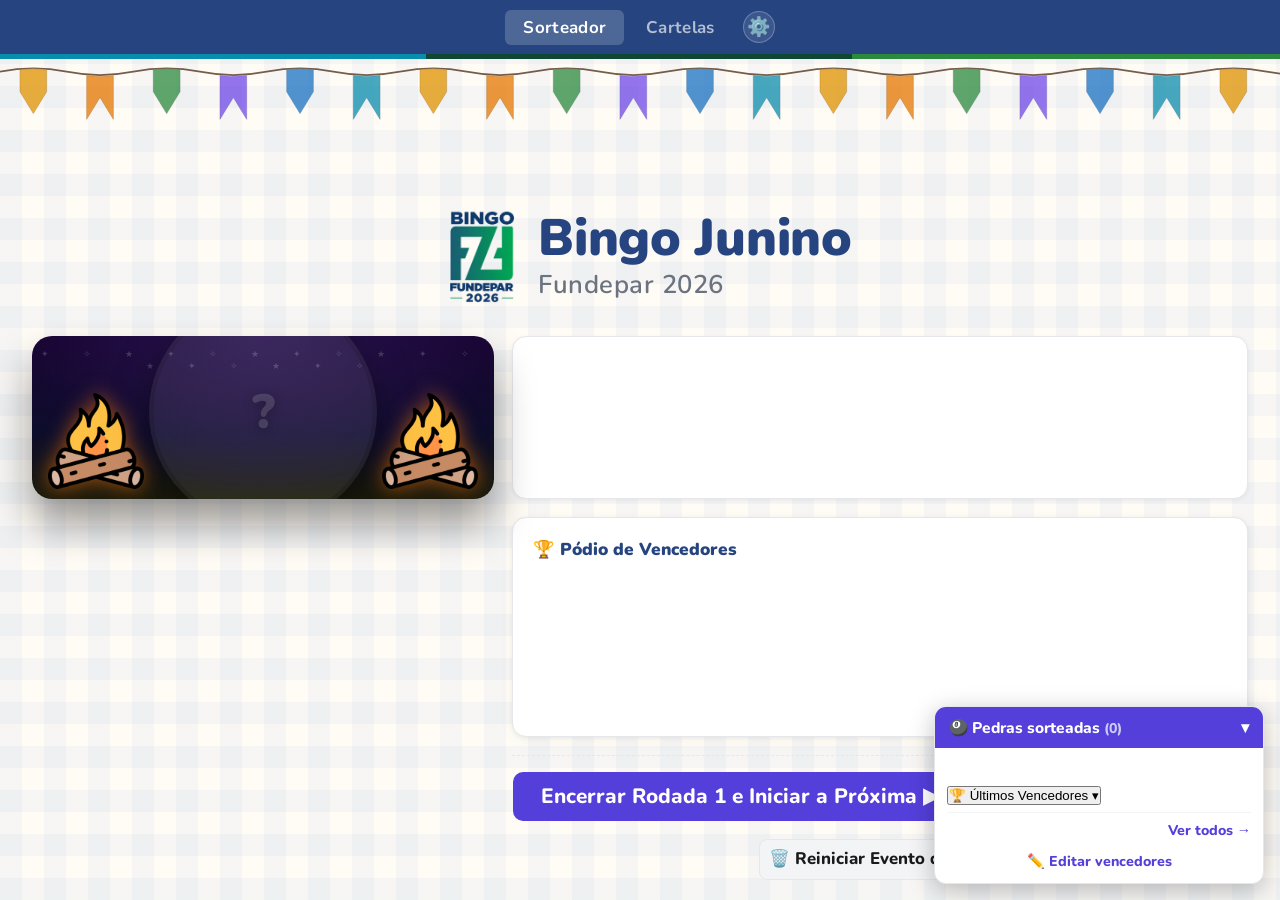
==== commit 07802dce: "Merge branch 'develop' into main" ====
--- a/index.html
+++ b/index.html
@@ -119,6 +119,8 @@
 
     <main class="sorteador-main">
         <!-- Palco noturno: navegação + bola + sortear -->
+        <div class="hero-stage-wrap">
+            
         <div class="hero-stage">
             <img class="stage-fire fire-left" src="assets/3153859.png">
             <img class="stage-fire fire-right" src="assets/3153859.png">
@@ -136,7 +138,7 @@
             </div>
 
             <div style="text-align:center; margin: 1px 0 12px;">
-                <span id="roundTipoBadge" class="round-tipo-badge">🏆 Diagonal</span>
+                <button id="roundTipoBadge" class="round-tipo-badge" type="button" title="Clique para alterar o tipo de vitória">🏆 Diagonal</button>
             </div>
 
             <div class="current-ball-wrapper">
@@ -155,6 +157,7 @@
                 <button class="btn" id="verifyBtn">🏆 Verificar Vencedor</button>
                 <button class="btn" id="undoBtn">↩ Desfazer</button>
             </div>
+        </div>
         </div>
 
         <!-- Tabuleiro -->
@@ -198,6 +201,53 @@
 
         <div class="history-float-body" id="historyFloatBody">
             <div class="history-list" id="historyList"></div>
+    <!-- Painel flutuante: últimos vencedores -->
+    <div class="winners-float" id="winnersFloat">
+        <button class="winners-float-header" id="winnersFloatToggle">
+            <span>🏆 Últimos Vencedores</span>
+            <span class="winners-float-arrow" id="winnersFloatArrow">▾</span>
+        </button>
+        <div class="winners-float-body" id="winnersFloatBody">
+            <div class="podium-list" id="winnersFloatList"></div>
+            <button class="winners-float-seeall" id="winnersFloatSeeAll">Ver todos →</button>
+            <button class="winners-float-manage" id="winnersFloatManageBtn">✏️ Editar vencedores</button>
+        </div>
+    </div>
+
+    <!-- Modal: pódio completo de vencedores -->
+    <div class="modal" id="allWinnersModal">
+        <div class="modal-box">
+            <h2>🏆 Pódio de Vencedores</h2>
+            <p>Vencedores de todas as rodadas</p>
+            <div class="podium-list" id="allWinnersList"></div>
+            <div class="modal-actions">
+                <button class="btn btn-primary" id="allWinnersClose">Fechar</button>
+            </div>
+        </div>
+    </div>
+
+    <!-- Modal: gerenciar vencedores de qualquer rodada -->
+    <div class="modal" id="manageWinnersModal">
+        <div class="modal-box manage-winners-modal-box">
+            <h2>✏️ Gerenciar Vencedores</h2>
+            <p>Edite, adicione ou remova vencedores de qualquer rodada já criada — útil quando esquecem de registrar na hora.</p>
+
+            <div class="manage-winners-round-select">
+                <label for="manageWinnersRodada">Rodada</label>
+                <select id="manageWinnersRodada"></select>
+            </div>
+
+            <div class="manage-winners-list" id="manageWinnersList"></div>
+
+            <div class="manage-winners-add">
+                <input type="text" id="manageWinnersAddName" class="modal-input manage-winners-input manage-winners-name" placeholder="Nome do vencedor" maxlength="40">
+                <input type="number" id="manageWinnersAddSerial" class="modal-input manage-winners-input manage-winners-serial" placeholder="Nº cartela (opcional)" min="1" max="500">
+                <button class="btn btn-primary btn-sm" id="manageWinnersAddBtn">+ Adicionar</button>
+            </div>
+
+            <div class="modal-actions">
+                <button class="btn btn-primary" id="manageWinnersClose">Fechar</button>
+            </div>
         </div>
     </aside>
 
@@ -346,6 +396,15 @@
                         <button class="btn-draw tie-break-draw-btn" id="tieBreakDrawBtn">CLIQUE AQUI PARA SORTEAR</button>
                     </div>
                     <div class="tie-break-summary" id="tieBreakSummary">Nenhuma pedra sorteada ainda.</div>
+
+                    <div class="tie-break-winner-box" id="tieBreakWinnerBox" style="display:none;">
+                        <div class="tie-break-winner-label">🏅 Maior pedra: <strong id="tieBreakWinnerBall">-</strong></div>
+                        <div class="winner-name-box">
+                            <input type="text" id="tieBreakWinnerName" class="modal-input winner-name-input" placeholder="Nome do vencedor do desempate" maxlength="40">
+                            <button class="btn btn-primary btn-sm" id="tieBreakWinnerSave">Definir Vencedor</button>
+                        </div>
+                        <p class="tie-break-winner-status" id="tieBreakWinnerStatus" style="display:none;"></p>
+                    </div>
                 </div>
 
                 <div class="tie-break-camera">
@@ -429,6 +488,50 @@
         </div>
     </div>
 
+    <!-- Modal: alterar tipo de vitória da rodada atual -->
+    <div class="modal" id="changeTipoModal">
+        <div class="modal-box create-round-modal-box">
+            <div class="create-round-header">
+                <div class="create-round-icon">✏️</div>
+                <h2>Alterar Tipo de Vitória</h2>
+                <p>Vale a partir do próximo sorteio desta rodada</p>
+            </div>
+
+            <div class="win-type-grid">
+                <div class="win-type-card" data-tipo="linha">
+                    <div class="win-type-icon">☰</div>
+                    <div class="win-type-name">Linha</div>
+                    <div class="win-type-desc">Qualquer linha horizontal completa</div>
+                </div>
+                <div class="win-type-card" data-tipo="coluna">
+                    <div class="win-type-icon">⋮⋮</div>
+                    <div class="win-type-name">Coluna</div>
+                    <div class="win-type-desc">Qualquer coluna B, I, N, G ou O completa</div>
+                </div>
+                <div class="win-type-card" data-tipo="diagonal">
+                    <div class="win-type-icon">╲╱</div>
+                    <div class="win-type-name">Diagonal</div>
+                    <div class="win-type-desc">Os 4 cantos + centro formam uma diagonal</div>
+                </div>
+                <div class="win-type-card" data-tipo="cantos">
+                    <div class="win-type-icon">◰</div>
+                    <div class="win-type-name">4 Cantos</div>
+                    <div class="win-type-desc">Os 4 cantos da cartela sorteados</div>
+                </div>
+                <div class="win-type-card" data-tipo="completa">
+                    <div class="win-type-icon">⊞</div>
+                    <div class="win-type-name">Cartela Cheia</div>
+                    <div class="win-type-desc">Todos os 24 números da cartela sorteados</div>
+                </div>
+            </div>
+
+            <div class="modal-actions">
+                <button class="btn btn-primary" id="changeTipoConfirm">✅ Salvar</button>
+                <button class="btn btn-secondary" id="changeTipoCancel">Cancelar</button>
+            </div>
+        </div>
+    </div>
+
     <script src="js/bingo-core.js"></script>
     <script src="js/backup.js"></script>
     <script src="js/sorteador.js"></script>
--- a/css/theme.css
+++ b/css/theme.css
@@ -93,13 +93,12 @@
 .bandeirinhas {
     display: block;
     width: 100%;
-    height: 92px;
+    height: 89px;
     margin-bottom: -4px;
     background-image: url("data:image/svg+xml,%3Csvg xmlns='http://www.w3.org/2000/svg' viewBox='0 0 420 62'%3E%3Cpath d='M0,16 Q35,9 70,16 Q105,23 140,16 Q175,9 210,16 Q245,23 280,16 Q315,9 350,16 Q385,23 420,16' stroke='%234A2912' stroke-width='1.8' fill='none'/%3E%3Cpolygon points='21,14 35,13 49,14 49,37 35,60 21,37' fill='%23E09200' stroke='%239A6400' stroke-width='0.5'/%3E%3Cpolygon points='91,20 105,21 119,20 119,66 105,43 91,66' fill='%23E67700' stroke='%23A04D00' stroke-width='0.5'/%3E%3Cpolygon points='161,14 175,13 189,14 189,37 175,60 161,37' fill='%232B8A3E' stroke='%231A5C29' stroke-width='0.5'/%3E%3Cpolygon points='231,20 243,21 259,20 259,66 245,43 231,66' fill='%237048E8' stroke='%234C32A8' stroke-width='0.5'/%3E%3Cpolygon points='301,14 315,13 329,14 329,37 315,60 301,37' fill='%231971C2' stroke='%230D4F8A' stroke-width='0.5'/%3E%3Cpolygon points='371,20 385,21 399,20 399,66 385,43 371,66' fill='%230a8cad' stroke='%2306647d' stroke-width='0.5'/%3E%3C/svg%3E");
     background-repeat: repeat-x;
     background-position: bottom left;
     background-size: 400px 128px;
-    position: absolute;
     z-index: 0;
     opacity: 75%;
 }
@@ -110,14 +109,14 @@
     display: flex;
     align-items: center;
     justify-content: center;
-    gap: 14px;
-    padding: 16px 24px 20px;
+    gap:2px;
+    padding: 6px 24px 10px;
     z-index: 2;
 }
 
 .logo-container {
-    width: 128px;
-    height: 128px;
+    width: 108px;
+    height: 108px;
     display: flex;
     align-items: center;
     justify-content: center;
--- a/css/sorteador.css
+++ b/css/sorteador.css
@@ -19,6 +19,7 @@
     padding: 24px 20px 28px;
     margin: 16px 0;
     position: relative;
+    z-index: 1;
     overflow: hidden;
     box-shadow: 0px 25px 40px rgba(0,0,0,0.4);
 }
@@ -102,7 +103,11 @@
     border-radius: 100px;
     border: 1px solid rgba(255,255,255,0.2);
     letter-spacing: 0.5px;
-}
+    font-family: inherit;
+    cursor: pointer;
+    transition: background 0.15s, transform 0.15s;
+}
+.round-tipo-badge:hover { background: rgba(255,255,255,0.2); transform: scale(1.03); }
 
 /* ── Bola atual ───────────────────────────────── */
 
@@ -1167,13 +1172,33 @@
     overflow-y: auto;
 }
 
-/* ── Pódio de vencedores ───────────────────────── */
-
-#allWinnersList {
-    max-height: 360px;
-    overflow-y: auto;
-    margin: 14px 0;
-}
+.winners-float-seeall,
+.winners-float-manage {
+    display: block;
+    width: 100%;
+    margin-top: 6px;
+    background: none;
+    border: none;
+    border-top: 1px solid var(--borda-suave);
+    padding-top: 8px;
+    font-family: 'Nunito', sans-serif;
+    font-size: 0.89rem;
+    font-weight: 800;
+    color: var(--primario);
+    cursor: pointer;
+    text-align: right;
+}
+
+.winners-float-manage {
+    text-align: center;
+    margin-top: 4px;
+    border-top: none;
+}
+
+.winners-float-seeall:hover,
+.winners-float-manage:hover { color: var(--primario-dark); }
+
+#allWinnersList { max-height: 360px; overflow-y: auto; margin: 14px 0; }
 
 .podium-list {
     display: flex;
@@ -1529,6 +1554,22 @@
     filter: drop-shadow(0 6px 14px rgba(0,0,0,0.4));
 }
 
+.hero-stage-wrap {
+    position: relative;
+    z-index: 5;
+}
+
+.stage-hat {
+    position: absolute;
+    top: -50px;
+    left: -80px;
+    width: 160px;
+    rotate: -40deg;
+    z-index:100;
+    filter: drop-shadow(0 6px 14px rgba(0,0,0,0.5));
+    pointer-events: none;
+}
+
 /* Fogueiras */
 .start-fogueira {
     position: absolute;
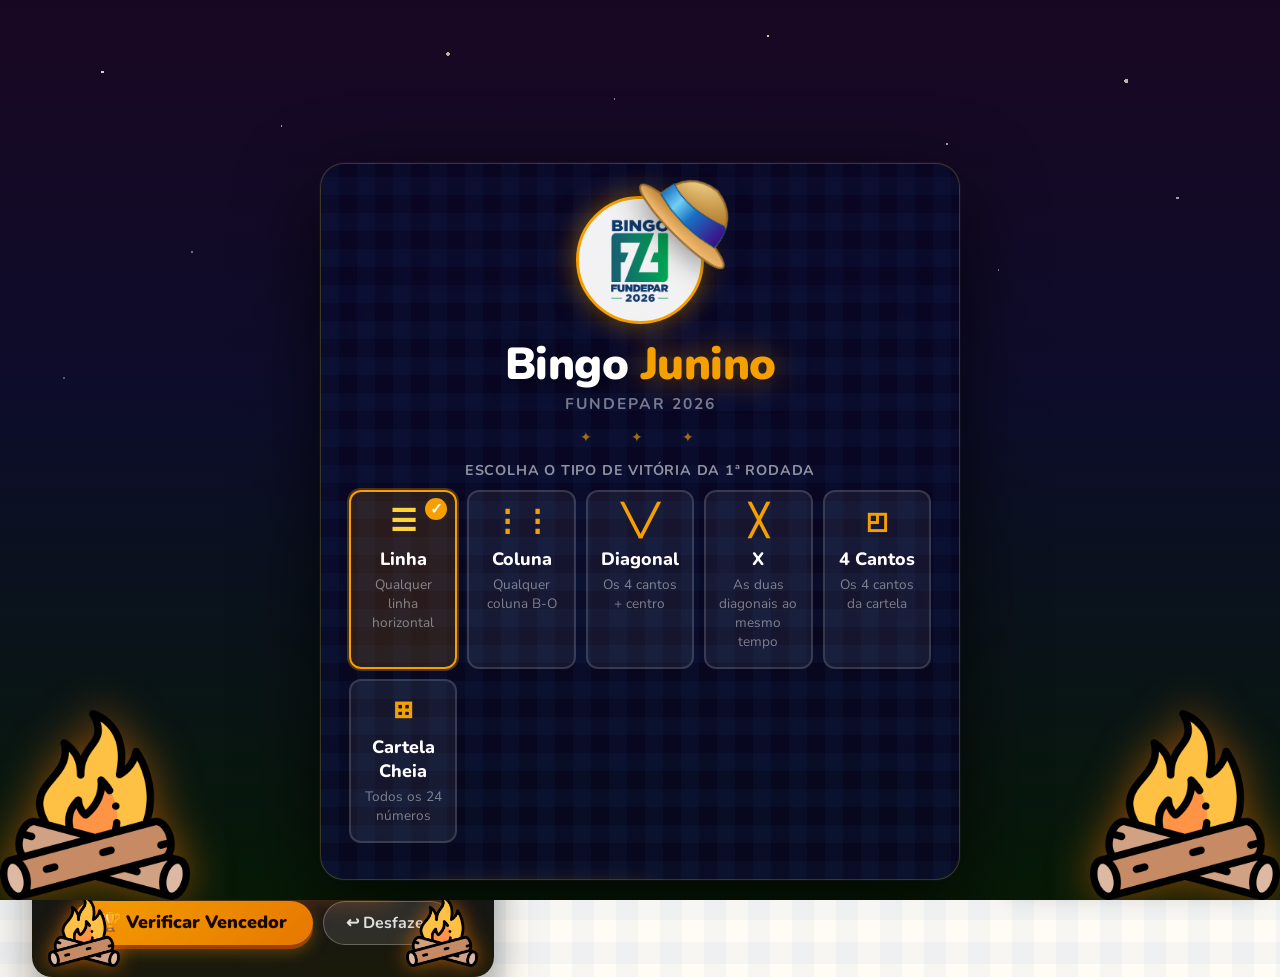
==== commit 4d8fd9a4: "feat: adiciona tipo de vitória X, melhora exibição de múltiplos prêmios e exibe horário de importaçã" ====
--- a/index.html
+++ b/index.html
@@ -54,31 +54,31 @@
             <div class="start-sep">✦ &ensp; ✦ &ensp; ✦</div>
             <p class="start-choose">Escolha o tipo de vitória da 1ª rodada</p>
             <div class="win-type-grid">
-                <div class="win-type-card selected" data-tipo="coluna">
+                <div class="win-type-card selected" data-tipo="linha">
+                    <div class="win-type-icon">☰</div>
+                    <div class="win-type-name">Linha</div>
+                    <div class="win-type-desc">Qualquer linha horizontal</div>
+                </div>
+                <div class="win-type-card" data-tipo="coluna">
                     <div class="win-type-icon">⋮⋮</div>
                     <div class="win-type-name">Coluna</div>
                     <div class="win-type-desc">Qualquer coluna B-O</div>
                 </div>
-                <div class="win-type-card" data-tipo="linha">
-                    <div class="win-type-icon">☰</div>
-                    <div class="win-type-name">Linha</div>
-                    <div class="win-type-desc">Qualquer linha horizontal</div>
-                </div>
                 <div class="win-type-card" data-tipo="diagonal">
                     <div class="win-type-icon">╲╱</div>
                     <div class="win-type-name">Diagonal</div>
-                    <div class="win-type-desc">Qualquer diagonal</div>
+                    <div class="win-type-desc">Os 4 cantos + centro</div>
+                </div>
+                <div class="win-type-card" data-tipo="x">
+                    <div class="win-type-icon">╳</div>
+                    <div class="win-type-name">X</div>
+                    <div class="win-type-desc">As duas diagonais ao mesmo tempo</div>
                 </div>
                 <div class="win-type-card" data-tipo="cantos">
                     <div class="win-type-icon">◰</div>
                     <div class="win-type-name">4 Cantos</div>
                     <div class="win-type-desc">Os 4 cantos da cartela</div>
                 </div>
-                <div class="win-type-card" data-tipo="diagonaisX">
-                    <div class="win-type-icon">X</div>
-                    <div class="win-type-name">Diagonais em X</div>
-                    <div class="win-type-desc">Ambas as diagonais</div>
-                </div>
                 <div class="win-type-card" data-tipo="completa">
                     <div class="win-type-icon">⊞</div>
                     <div class="win-type-name">Cartela Cheia</div>
@@ -88,6 +88,8 @@
             <button id="startGameBtn" class="start-btn">🎉 Iniciar Jogo</button>
             <button id="startImportBtn" class="start-btn-secondary">📥 Importar cartelas</button>
             <input type="file" id="startImportFile" accept=".json" style="display:none;">
+            <button id="startImportConfigBtn" class="start-btn-secondary">📋 Importar configurações</button>
+            <input type="file" id="startImportConfigFile" accept=".json" style="display:none;">
         </div>
     </div>
 
@@ -141,6 +143,11 @@
                 <button id="roundTipoBadge" class="round-tipo-badge" type="button" title="Clique para alterar o tipo de vitória">🏆 Diagonal</button>
             </div>
 
+            <div class="round-premio-ticket" id="roundPremioTicket" style="display:none;">
+                <span class="round-premio-ticket-icon">🎁</span>
+                <span class="round-premio-ticket-text" id="roundPremioText"></span>
+            </div>
+
             <div class="current-ball-wrapper">
                 <div class="current-ball idle" id="currentBall">
                     <span class="ball-letter" id="ballLetter"></span>
@@ -160,16 +167,17 @@
         </div>
         </div>
 
+        <div class="right-col">
         <!-- Tabuleiro -->
         <div class="bingo-board-wrapper">
             <div class="bingo-board" id="bingoBoard"></div>
         </div>
 
-        <!-- Pódio fixo no fluxo da página -->
-        <section class="podium-panel card-panel" aria-labelledby="podiumTitle">
-            <p class="podium-title" id="podiumTitle">🏆 Pódio de Vencedores</p>
-            <div class="podium-list" id="winnersPodiumList"></div>
-        </section>
+        <!-- Histórico -->
+        <div class="history-panel card-panel">
+            <button class="history-toggle" id="historyToggle">👁 Ver pedras sorteadas (0)</button>
+            <div class="history-list collapsed" id="historyList"></div>
+        </div>
 
         <!-- Encerrar rodada -->
         <div class="end-round-section">
@@ -179,28 +187,10 @@
             </div>
             <button class="btn btn-secondary btn-sm" id="restartBtn" style="margin-top:10px;">🗑️ Reiniciar Evento do Zero</button>
         </div>
+        </div>
 
     </main>
 
-    <!-- Painel flutuante e recolhível: histórico de pedras -->
-    <aside class="history-float" id="historyFloat">
-        <button
-            class="history-float-header"
-            id="historyFloatToggle"
-            type="button"
-            aria-expanded="true"
-            aria-controls="historyFloatBody"
-        >
-            <span>
-                🎱 Pedras sorteadas
-                <span class="history-float-count" id="historyFloatCount">(0)</span>
-            </span>
-
-            <span class="history-float-arrow" aria-hidden="true">▾</span>
-        </button>
-
-        <div class="history-float-body" id="historyFloatBody">
-            <div class="history-list" id="historyList"></div>
     <!-- Painel flutuante: últimos vencedores -->
     <div class="winners-float" id="winnersFloat">
         <button class="winners-float-header" id="winnersFloatToggle">
@@ -249,7 +239,7 @@
                 <button class="btn btn-primary" id="manageWinnersClose">Fechar</button>
             </div>
         </div>
-    </aside>
+    </div>
 
     <!-- Modal: configurações -->
     <div class="modal" id="settingsModal">
@@ -262,37 +252,35 @@
             </label>
 
             <div class="settings-section">
-                <label>
-                    🎁 Prêmios da rodada <span id="premioRodadaLabel">1</span>
-                </label>
-
-                <p class="settings-hint">
-                    Cadastre todos os prêmios que serão entregues nesta rodada.
-                </p>
-
+                <label>🎁 Prêmios por rodada</label>
+                <p class="settings-hint">Defina o prêmio de cada rodada com antecedência, mesmo antes dela começar. Edite, adicione ou remova quando quiser.</p>
                 <div class="premios-list" id="premiosList"></div>
-
                 <div class="settings-row premio-add-row">
-                    <input
-                        type="text"
-                        id="premioInput"
-                        class="modal-input premio-input"
-                        placeholder="Ex: Caixa de paçoca"
-                        maxlength="60"
-                    >
-
-                    <button
-                        type="button"
-                        class="btn btn-primary btn-sm"
-                        id="premioAdd"
-                    >
-                        + Adicionar
-                    </button>
+                    <input type="number" id="premioAddRoundInput" class="modal-input premio-add-input" min="1" placeholder="Nº da rodada">
+                    <button class="btn btn-secondary btn-sm" id="premioAddRoundBtn">+ Adicionar rodada</button>
                 </div>
             </div>
 
             <div class="settings-section">
-                <label>💾 Backup dos dados</label>
+                <label>🎯 Tipo de verificação por rodada</label>
+                <p class="settings-hint">Defina o tipo de vitória de cada rodada com antecedência. Clique nos chips para selecionar (pode escolher mais de um por rodada).</p>
+                <div class="tipos-list" id="tiposList"></div>
+            </div>
+
+            <div class="settings-section">
+                <label>📋 Configurações do evento</label>
+                <p class="settings-hint">Exporte apenas prêmios e tipos de verificação para importar no dia do jogo, sem sobrescrever cartelas ou sorteios.</p>
+                <div class="settings-row">
+                    <button class="btn btn-secondary btn-sm" id="exportConfigBtn">📤 Exportar configurações</button>
+                    <button class="btn btn-secondary btn-sm" id="importConfigBtn">📥 Importar configurações</button>
+                    <input type="file" id="importConfigFile" accept=".json" style="display:none;">
+                </div>
+                <p class="import-backup-error" id="importConfigError" style="display:none;"></p>
+                <div id="configImportNotice"></div>
+            </div>
+
+            <div class="settings-section">
+                <label>💾 Backup das cartelas para verificação</label>
                 <p class="settings-hint">Exporte para levar os dados do evento para outro computador, ou importe um arquivo de backup.</p>
                 <div class="settings-row">
                     <button class="btn btn-secondary btn-sm" id="exportBackupBtn">📤 Exportar dados</button>
@@ -300,6 +288,7 @@
                     <input type="file" id="importBackupFile" accept=".json" style="display:none;">
                 </div>
                 <p class="import-backup-error" id="importBackupError" style="display:none;"></p>
+                <div id="backupImportNotice"></div>
             </div>
 
             <div class="modal-actions">
@@ -341,29 +330,8 @@
             <p id="resultMessage"></p>
             <div class="result-card-thumb" id="resultCardThumb" style="display:none;"></div>
             <div class="winner-name-box" id="winnerNameBox" style="display:none;">
-                <input
-                    type="text"
-                    id="winnerNameInput"
-                    class="modal-input winner-name-input"
-                    placeholder="Nome do vencedor"
-                    maxlength="40"
-                >
-
-                <select
-                    id="winnerPrizeSelect"
-                    class="winner-prize-select"
-                    aria-label="Prêmio do vencedor"
-                >
-                    <option value="">Sem prêmio associado</option>
-                </select>
-
-                <button
-                    type="button"
-                    class="btn btn-primary btn-sm"
-                    id="winnerNameSave"
-                >
-                    Salvar vencedor
-                </button>
+                <input type="text" id="winnerNameInput" class="modal-input winner-name-input" placeholder="Nome do vencedor" maxlength="40">
+                <button class="btn btn-primary btn-sm" id="winnerNameSave">Salvar</button>
             </div>
             <div class="winners-rank" id="winnersRank" style="display:none;">
                 <div class="winners-rank-title">🏅 Vencedores da rodada</div>
@@ -449,21 +417,26 @@
             </div>
 
             <div class="win-type-grid">
+                <div class="win-type-card" data-tipo="linha">
+                    <div class="win-type-icon">☰</div>
+                    <div class="win-type-name">Linha</div>
+                    <div class="win-type-desc">Qualquer linha horizontal completa</div>
+                </div>
                 <div class="win-type-card" data-tipo="coluna">
                     <div class="win-type-icon">⋮⋮</div>
                     <div class="win-type-name">Coluna</div>
                     <div class="win-type-desc">Qualquer coluna B, I, N, G ou O completa</div>
                 </div>
-                <div class="win-type-card" data-tipo="linha">
-                    <div class="win-type-icon">☰</div>
-                    <div class="win-type-name">Linha</div>
-                    <div class="win-type-desc">Qualquer linha horizontal completa</div>
-                </div>
                 <div class="win-type-card" data-tipo="diagonal">
                     <div class="win-type-icon">╲╱</div>
                     <div class="win-type-name">Diagonal</div>
                     <div class="win-type-desc">Os 4 cantos + centro formam uma diagonal</div>
                 </div>
+                <div class="win-type-card" data-tipo="x">
+                    <div class="win-type-icon">╳</div>
+                    <div class="win-type-name">X</div>
+                    <div class="win-type-desc">As duas diagonais completas ao mesmo tempo</div>
+                </div>
                 <div class="win-type-card" data-tipo="cantos">
                     <div class="win-type-icon">◰</div>
                     <div class="win-type-name">4 Cantos</div>
@@ -473,11 +446,6 @@
                     <div class="win-type-icon">⊞</div>
                     <div class="win-type-name">Cartela Cheia</div>
                     <div class="win-type-desc">Todos os 24 números da cartela sorteados</div>
-                </div>
-                <div class="win-type-card" data-tipo="diagonaisX">
-                    <div class="win-type-icon">X</div>
-                    <div class="win-type-name">Diagonais em X</div>
-                    <div class="win-type-desc">Ambas as diagonais</div>
                 </div>
             </div>
 
@@ -513,6 +481,11 @@
                     <div class="win-type-name">Diagonal</div>
                     <div class="win-type-desc">Os 4 cantos + centro formam uma diagonal</div>
                 </div>
+                <div class="win-type-card" data-tipo="x">
+                    <div class="win-type-icon">╳</div>
+                    <div class="win-type-name">X</div>
+                    <div class="win-type-desc">As duas diagonais completas ao mesmo tempo</div>
+                </div>
                 <div class="win-type-card" data-tipo="cantos">
                     <div class="win-type-icon">◰</div>
                     <div class="win-type-name">4 Cantos</div>
--- a/css/sorteador.css
+++ b/css/sorteador.css
@@ -41,7 +41,7 @@
 .stage-fire {
     position: absolute;
     bottom: 10px;
-    max-height: 6rem;
+    max-height: 4.5rem;
     animation: fogueira 1.2s ease-in-out infinite alternate;
     pointer-events: none;
     user-select: none;
@@ -108,6 +108,73 @@
     transition: background 0.15s, transform 0.15s;
 }
 .round-tipo-badge:hover { background: rgba(255,255,255,0.2); transform: scale(1.03); }
+
+/* Ticket de prêmio da rodada — visualmente separado do tipo de vitória */
+.round-premio-ticket {
+    display: flex;
+    align-items: flex-start;
+    justify-content: center;
+    gap: 10px;
+    max-width: 460px;
+    margin: 0 auto 18px;
+    background: repeating-linear-gradient(135deg, #2E7D32 0px, #2E7D32 10px, #388E3C 10px, #388E3C 20px);
+    border: 2px dashed #FFD43B;
+    border-radius: 14px;
+    padding: 10px 18px;
+    box-shadow: 0 4px 14px rgba(0,0,0,0.35);
+    transform: rotate(-1deg);
+}
+
+.round-premio-ticket-icon {
+    font-size: 1.65rem;
+    flex-shrink: 0;
+    margin-top: 1px;
+}
+
+.round-premio-ticket-text {
+    display: block;
+    color: #fff;
+    font-weight: 900;
+    font-size: 1.24rem;
+    line-height: 1.4;
+    letter-spacing: 0.3px;
+    text-shadow: 0 1px 3px rgba(0,0,0,0.5);
+    text-align: left;
+}
+
+/* Ticket com múltiplos prêmios */
+.round-premio-ticket--multi {
+    flex-direction: column;
+    align-items: stretch;
+    gap: 0;
+    padding: 10px 14px;
+}
+.round-premio-ticket--multi .round-premio-ticket-icon {
+    display: none;
+}
+.round-premio-ticket--multi .round-premio-ticket-text {
+    font-size: 1.05rem;
+    display: flex;
+    flex-direction: column;
+    gap: 5px;
+}
+.premio-multi-item {
+    display: flex;
+    align-items: center;
+    gap: 8px;
+    padding: 4px 0;
+}
+.premio-multi-item + .premio-multi-item {
+    border-top: 1px solid rgba(255, 212, 59, 0.25);
+}
+.premio-multi-medal {
+    font-size: 1.2rem;
+    flex-shrink: 0;
+    line-height: 1;
+}
+.premio-multi-nome {
+    flex: 1;
+}
 
 /* ── Bola atual ───────────────────────────────── */
 
@@ -341,6 +408,70 @@
 }
 .premio-row-remove:hover { background: rgba(214,51,108,0.12); color: #D6336C; }
 
+.import-notice {
+    margin-top: 8px;
+    padding: 8px 12px;
+    border-radius: 8px;
+    background: rgba(16, 185, 129, 0.1);
+    border: 1px solid rgba(16, 185, 129, 0.3);
+    color: #065f46;
+    font-size: 0.88rem;
+    line-height: 1.5;
+}
+
+#settingsModal .modal-box {
+    max-width: 720px;
+    max-height: 88vh;
+    overflow-y: auto;
+    text-align: left;
+}
+
+.tipos-list {
+    display: flex;
+    flex-direction: column;
+    gap: 8px;
+    max-height: 260px;
+    overflow-y: auto;
+    margin-bottom: 4px;
+    padding-right: 2px;
+}
+
+.tipo-round-row {
+    display: flex;
+    align-items: center;
+    gap: 10px;
+    flex-wrap: wrap;
+}
+
+.tipo-chips {
+    display: flex;
+    gap: 6px;
+    flex-wrap: wrap;
+}
+
+.tipo-chip {
+    padding: 5px 12px;
+    border-radius: 100px;
+    border: 1.5px solid var(--borda);
+    background: var(--bg-card);
+    color: var(--texto-suave);
+    font-family: 'Nunito', sans-serif;
+    font-size: 0.82rem;
+    font-weight: 700;
+    cursor: pointer;
+    transition: background 0.14s, color 0.14s, border-color 0.14s;
+}
+
+.tipo-chip:hover { border-color: var(--primario); color: var(--primario); }
+
+.tipo-chip-active {
+    background: var(--primario);
+    border-color: var(--primario);
+    color: #fff;
+}
+
+.tipo-chip-active:hover { background: var(--primario-dark); border-color: var(--primario-dark); color: #fff; }
+
 .premio-add-row { margin-top: 4px; }
 .premio-add-input {
     flex: 0 0 120px;
@@ -457,24 +588,6 @@
 .board-ball.drawn[data-letter="O"] { background: var(--cor-O); color: #fff; transform: scale(0.9); border-color: transparent; }
 
 /* ── Histórico ────────────────────────────────── */
-
-/* ── Pódio fixo e histórico de pedras ─────────── */
-
-.podium-panel {
-    margin: 12px 0;
-}
-
-.podium-title {
-    font-size: 1.08rem;
-    font-weight: 900;
-    color: var(--primario-dark);
-    margin-bottom: 10px;
-}
-
-/* Mantido porque o histórico também é usado no modal de desempate */
-.history-panel {
-    margin: 12px 0;
-}
 
 .history-panel { margin: 12px 0; }
 
@@ -1103,71 +1216,47 @@
     color: #E67700;
 }
 
-/* ── Histórico flutuante e recolhível ──────────── */
-
-.history-float {
+/* ── Painel flutuante: ranking de vencedores ───── */
+
+.winners-float {
     position: fixed;
     right: 16px;
     bottom: 16px;
     z-index: 50;
-
-    width: 330px;
+    width: 260px;
     max-width: calc(100vw - 32px);
-
-    background: var(--bg-card);
+    background: var(--bg);
     border: 1px solid var(--borda);
     border-radius: 12px;
-
-    box-shadow: 0 6px 24px rgba(0, 0, 0, 0.25);
+    box-shadow: 0 6px 24px rgba(0,0,0,0.25);
     overflow: hidden;
 }
 
-.history-float-header {
+.winners-float-header {
     width: 100%;
-
     display: flex;
     align-items: center;
     justify-content: space-between;
     gap: 8px;
-
     background: var(--primario);
     color: #fff;
-
     border: none;
     padding: 10px 14px;
-
-    font-family: 'Nunito', sans-serif;
     font-size: 0.97rem;
     font-weight: 800;
-
     cursor: pointer;
     text-align: left;
 }
 
-.history-float-header:hover {
-    filter: brightness(1.08);
-}
-
-.history-float-count {
-    color: rgba(255, 255, 255, 0.72);
-    font-size: 0.88rem;
-}
-
-.history-float-arrow {
-    flex-shrink: 0;
+.winners-float-arrow {
     transition: transform 0.2s;
 }
 
-.history-float.collapsed .history-float-arrow {
-    transform: rotate(-90deg);
-}
-
-.history-float.collapsed .history-float-body {
-    display: none;
-}
-
-.history-float-body {
-    padding: 12px;
+.winners-float.collapsed .winners-float-arrow { transform: rotate(-90deg); }
+.winners-float.collapsed .winners-float-body { display: none; }
+
+.winners-float-body {
+    padding: 10px 12px;
     max-height: 240px;
     overflow-y: auto;
 }
@@ -1209,28 +1298,21 @@
     display: flex;
     align-items: baseline;
     gap: 10px;
-
-    padding: 9px 2px;
+    padding: 7px 2px;
     border-bottom: 1px solid var(--borda-suave);
-
     font-size: 0.97rem;
 }
-
-.podium-item:last-child {
-    border-bottom: none;
-}
+.podium-item:last-child { border-bottom: none; }
 
 .podium-round {
+    font-weight: 900;
+    color: var(--primario-dark);
     flex-shrink: 0;
-
-    font-weight: 900;
-    color: var(--primario-dark);
     white-space: nowrap;
 }
 
 .podium-winner {
     flex: 1;
-
     font-weight: 700;
     color: var(--texto);
     text-align: right;
@@ -1243,47 +1325,9 @@
     font-style: italic;
 }
 
-.podium-winner-content {
-    display: flex;
-    align-items: center;
-    justify-content: flex-end;
-    flex-wrap: wrap;
-    gap: 6px 10px;
-}
-
-.podium-winner-name {
-    font-weight: 800;
-    color: var(--texto);
-}
-
-.podium-prize {
-    display: inline-flex;
-    align-items: center;
-
-    padding: 4px 10px;
-    border-radius: 100px;
-
-    background: linear-gradient(135deg, #FFF3BF 0%, #FFD43B 100%);
-    border: 1px solid #F59F00;
-
-    color: #5C3D00;
-    font-size: 0.88rem;
-    font-weight: 900;
-    line-height: 1.2;
-
-    box-shadow: 0 2px 5px rgba(240, 140, 0, 0.2);
-}
-
 @media (max-width: 700px) {
-    .history-float {
-        width: min(330px, calc(100vw - 20px));
-        right: 10px;
-        bottom: 10px;
-    }
-
-    .history-float-body {
-        max-height: 180px;
-    }
+    .winners-float { width: 220px; bottom: 10px; right: 10px; }
+    .winners-float-body { max-height: 160px; }
 }
 
 /* ── Modal gerenciar vencedores ─────────────────── */
@@ -1757,74 +1801,32 @@
         width: 100%;
         margin: 0 auto;
         padding: 16px 32px 20px;
-
         display: grid;
-        grid-template-columns: minmax(420px, 38%) minmax(0, 1fr);
-
-        /*
-        * O tabuleiro ocupa o espaço disponível.
-        * O pódio possui altura limitada e rolagem própria.
-        */
-        grid-template-rows:
-            minmax(0, 1fr)
-            minmax(110px, 220px)
-            auto;
-
-        grid-template-areas:
-            "stage board"
-            "stage podium"
-            "stage end";
-
+        grid-template-columns: minmax(420px, 38%) 1fr;
+        grid-template-rows: 1fr;
+        grid-template-areas: "stage right";
         gap: 18px;
-        align-items: stretch;
+        align-items: start;
         box-sizing: border-box;
-        overflow: hidden;
+        overflow: visible;
     }
 
-    .hero-stage   { grid-area: stage;   margin: 0; height: 100%; display: flex; flex-direction: column; justify-content: center; overflow-y: auto; }
-    .bingo-board-wrapper {
-        grid-area: board;
-        margin: 0;
-
-        min-width: 0;
-        min-height: 0;
-        overflow: auto;
-
-        position: relative;
-        z-index: 1;
-    }
-
-    .podium-panel {
-        grid-area: podium;
-        margin: 0;
-
-        min-width: 0;
-        min-height: 0;
-        max-height: 220px;
-
+    .hero-stage { grid-area: stage; margin: 0; height: 100%; display: flex; flex-direction: column; justify-content: center; overflow-y: auto; }
+
+    .right-col {
+        grid-area: right;
         display: flex;
         flex-direction: column;
-
-        overflow: hidden;
-
-        position: relative;
-        z-index: 1;
+        gap: 18px;
+        overflow-y: auto;
+        min-height: 0;
+        height: 100%;
+        padding-bottom: 4px;
     }
 
-    .podium-panel .podium-title {
-        flex-shrink: 0;
-    }
-
-    .podium-panel .podium-list {
-        flex: 1;
-        min-height: 0;
-
-        overflow-x: hidden;
-        overflow-y: auto;
-
-        padding-right: 6px;
-    }
-    .end-round-section   { grid-area: end;     margin-top: 0; padding-top: 16px; }
+    .bingo-board-wrapper { margin: 0; }
+    .history-panel       { margin: 0; }
+    .end-round-section   { margin-top: 0; padding-top: 16px; }
 
     .current-ball { width: 220px; height: 220px; }
     .ball-number  { font-size: 5.2rem; }
@@ -1834,228 +1836,13 @@
     .bingo-board { min-width: 0; }
     .board-ball  { font-size: 1.77rem; }
 
-    .history-float .history-list {
-        gap: 6px;
-    }
-
-    .history-float .history-chip {
-        font-size: 0.95rem;
-        padding: 4px 12px;
-    }
+    .history-list { gap: 6px; }
+    .history-chip { font-size: 1.06rem; padding: 5px 14px; }
 }
 
 @media (min-width: 1280px) and (orientation: landscape) {
     .start-card { max-width: 640px; }
-    .win-type-grid { grid-template-columns: repeat(3, 1fr); }
+    .win-type-grid { grid-template-columns: repeat(5, 1fr); }
     .create-round-modal-box { max-width: 760px !important; }
     .result-modal-box { max-width: 560px !important; }
 }
-
-/* ── Cadastro de vários prêmios ─────────────── */
-
-.premios-list {
-    display: flex;
-    flex-direction: column;
-    gap: 7px;
-    margin-bottom: 10px;
-    max-height: 220px;
-    overflow-y: auto;
-}
-
-.premios-empty {
-    color: var(--texto-suave);
-    font-size: 0.92rem;
-    font-style: italic;
-    padding: 6px 0;
-}
-
-.premio-settings-item {
-    display: flex;
-    align-items: center;
-    gap: 8px;
-
-    background: var(--bg-card);
-    border: 1px solid var(--borda);
-    border-radius: 9px;
-
-    padding: 7px 9px;
-}
-
-.premio-settings-number {
-    color: var(--primario-dark);
-    font-size: 0.85rem;
-    font-weight: 900;
-}
-
-.premio-settings-name {
-    flex: 1;
-    color: var(--texto);
-    font-weight: 700;
-    overflow-wrap: anywhere;
-}
-
-/* ── Seleção de prêmio do vencedor ──────────── */
-
-.winner-name-box {
-    align-items: stretch;
-    flex-wrap: wrap;
-}
-
-.winner-prize-select {
-    flex: 1;
-    min-width: 190px;
-
-    padding: 10px 12px;
-
-    background: var(--bg-card);
-    color: var(--texto);
-
-    border: 2px solid var(--borda);
-    border-radius: 8px;
-
-    font-family: 'Nunito', sans-serif;
-    font-size: 1rem;
-    font-weight: 700;
-}
-
-.winner-prize-select:focus {
-    outline: none;
-    border-color: var(--verde);
-}
-
-/* ── Ranking dentro do modal ────────────────── */
-
-.winners-rank-item {
-    flex-wrap: wrap;
-}
-
-.winners-rank-prize {
-    width: 100%;
-    margin-left: 2.2rem;
-
-    color: #5c3d00;
-    font-size: 0.86rem;
-    font-weight: 800;
-}
-
-.winners-rank-no-prize {
-    width: 100%;
-    margin-left: 2.2rem;
-
-    color: var(--texto-suave);
-    font-size: 0.82rem;
-    font-style: italic;
-}
-
-/* ── Pódio com vários vencedores ────────────── */
-
-.podium-item {
-    display: block;
-    padding: 12px 0;
-}
-
-.podium-round {
-    margin-bottom: 8px;
-    font-size: 1rem;
-}
-
-.podium-winners-list {
-    display: flex;
-    flex-direction: column;
-    gap: 7px;
-}
-
-.podium-winner-row {
-    display: flex;
-    align-items: center;
-    gap: 10px;
-
-    padding: 8px 10px;
-
-    background: var(--borda-suave);
-    border-radius: 9px;
-}
-
-.podium-position {
-    flex-shrink: 0;
-
-    color: var(--primario-dark);
-    font-weight: 900;
-}
-
-.podium-winner-info {
-    flex: 1;
-    min-width: 0;
-
-    display: flex;
-    flex-direction: column;
-
-    text-align: left;
-}
-
-.podium-winner-name {
-    color: var(--texto);
-    overflow-wrap: anywhere;
-}
-
-.podium-winner-serial {
-    color: var(--texto-suave);
-    font-size: 0.78rem;
-    font-weight: 700;
-}
-
-.podium-prize {
-    flex-shrink: 0;
-
-    display: inline-flex;
-    align-items: center;
-
-    max-width: 45%;
-    padding: 5px 10px;
-
-    background: linear-gradient(
-        135deg,
-        #fff3bf 0%,
-        #ffd43b 100%
-    );
-
-    border: 1px solid #f59f00;
-    border-radius: 100px;
-
-    color: #5c3d00;
-    font-size: 0.86rem;
-    font-weight: 900;
-
-    text-align: center;
-    overflow-wrap: anywhere;
-}
-
-.podium-no-prize {
-    flex-shrink: 0;
-
-    color: var(--texto-suave);
-    font-size: 0.8rem;
-    font-style: italic;
-}
-
-@media (max-width: 560px) {
-    .winner-name-box {
-        flex-direction: column;
-    }
-
-    .winner-prize-select {
-        width: 100%;
-    }
-
-    .podium-winner-row {
-        align-items: flex-start;
-        flex-wrap: wrap;
-    }
-
-    .podium-prize,
-    .podium-no-prize {
-        width: 100%;
-        max-width: none;
-        margin-left: 28px;
-    }
-}
